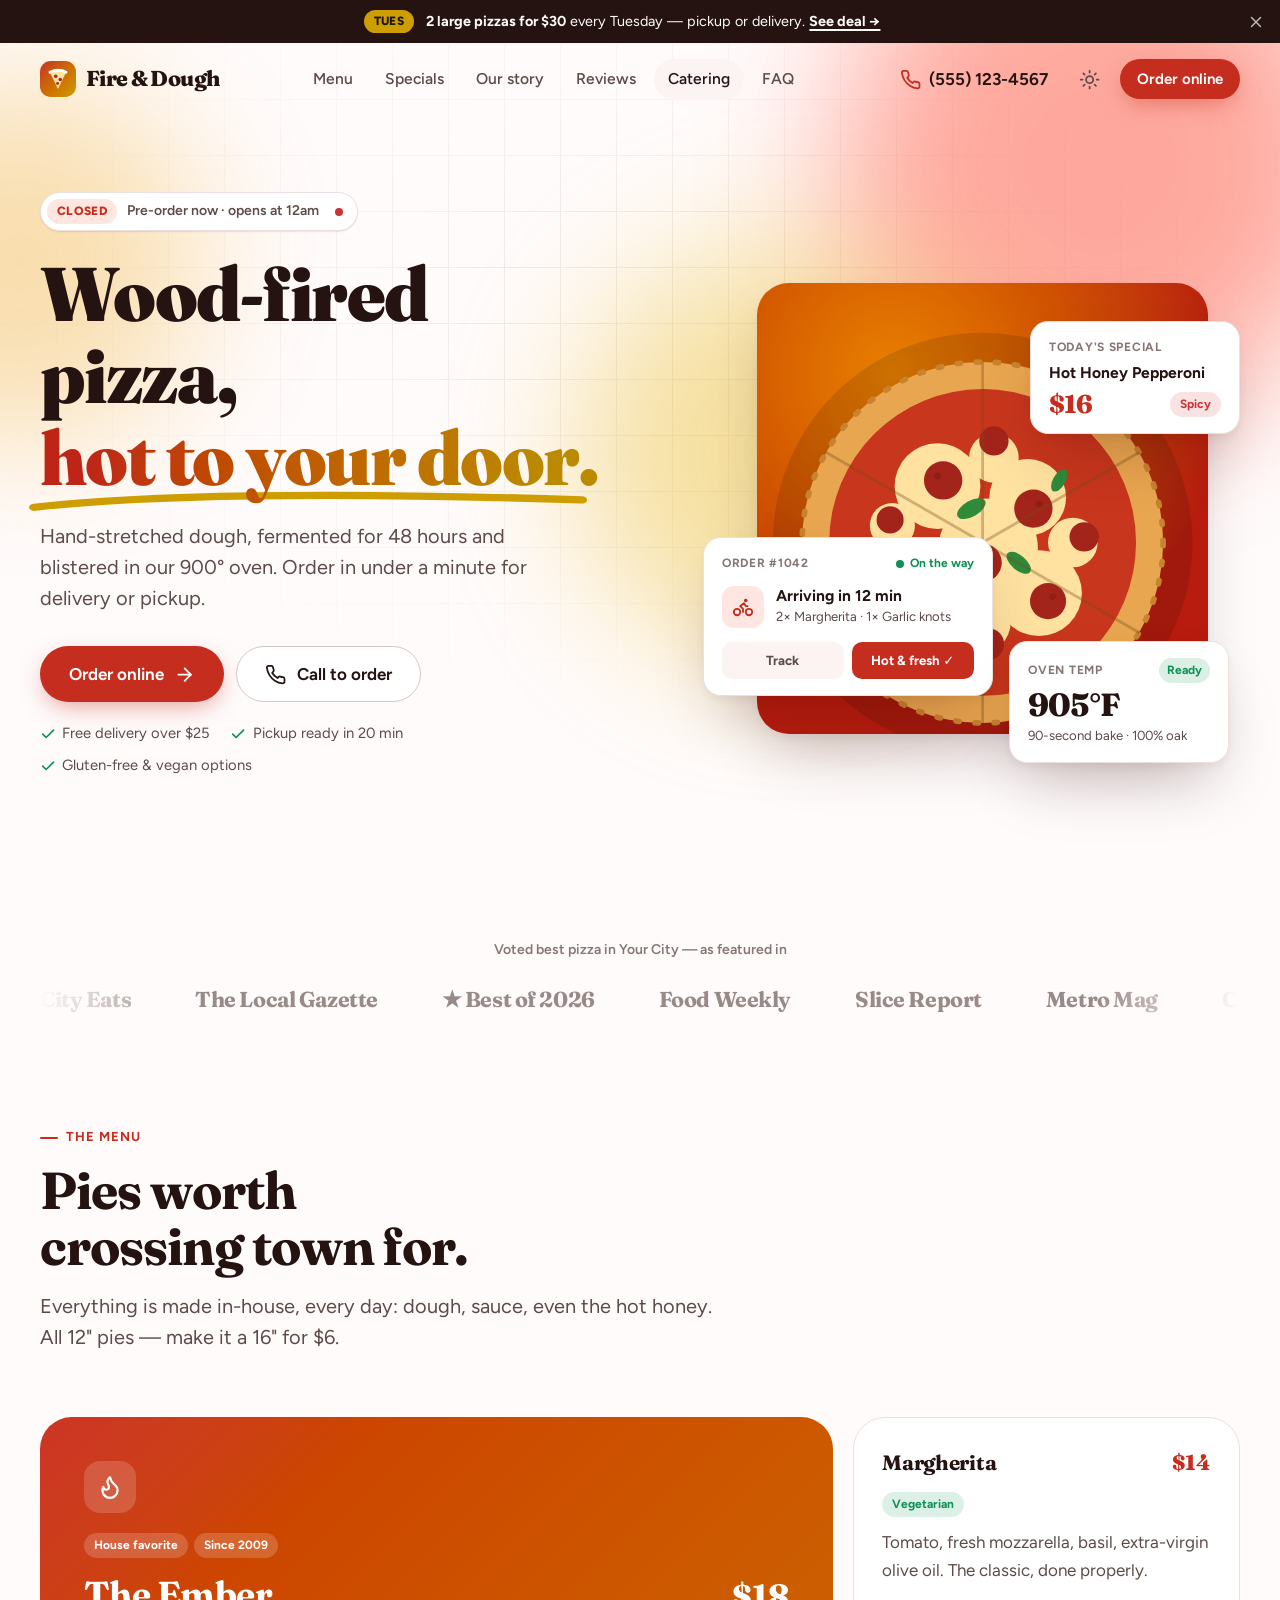
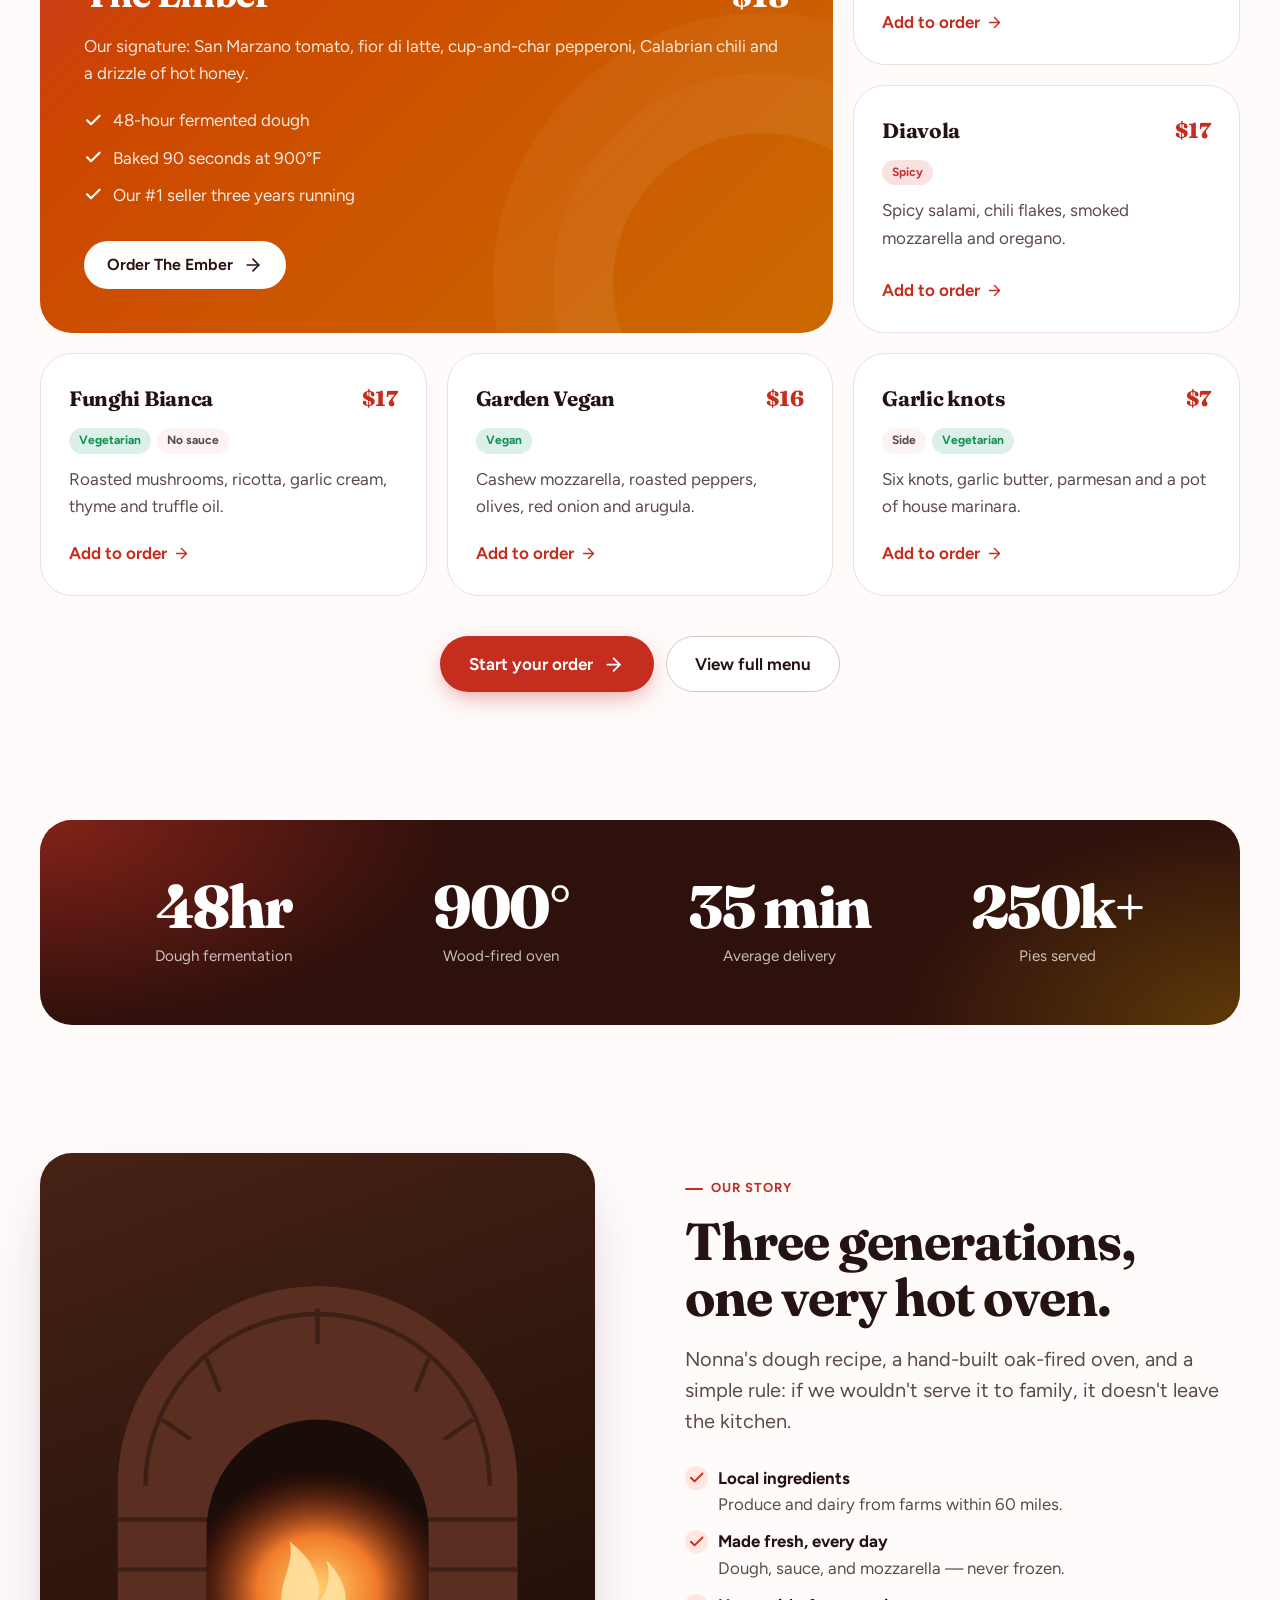
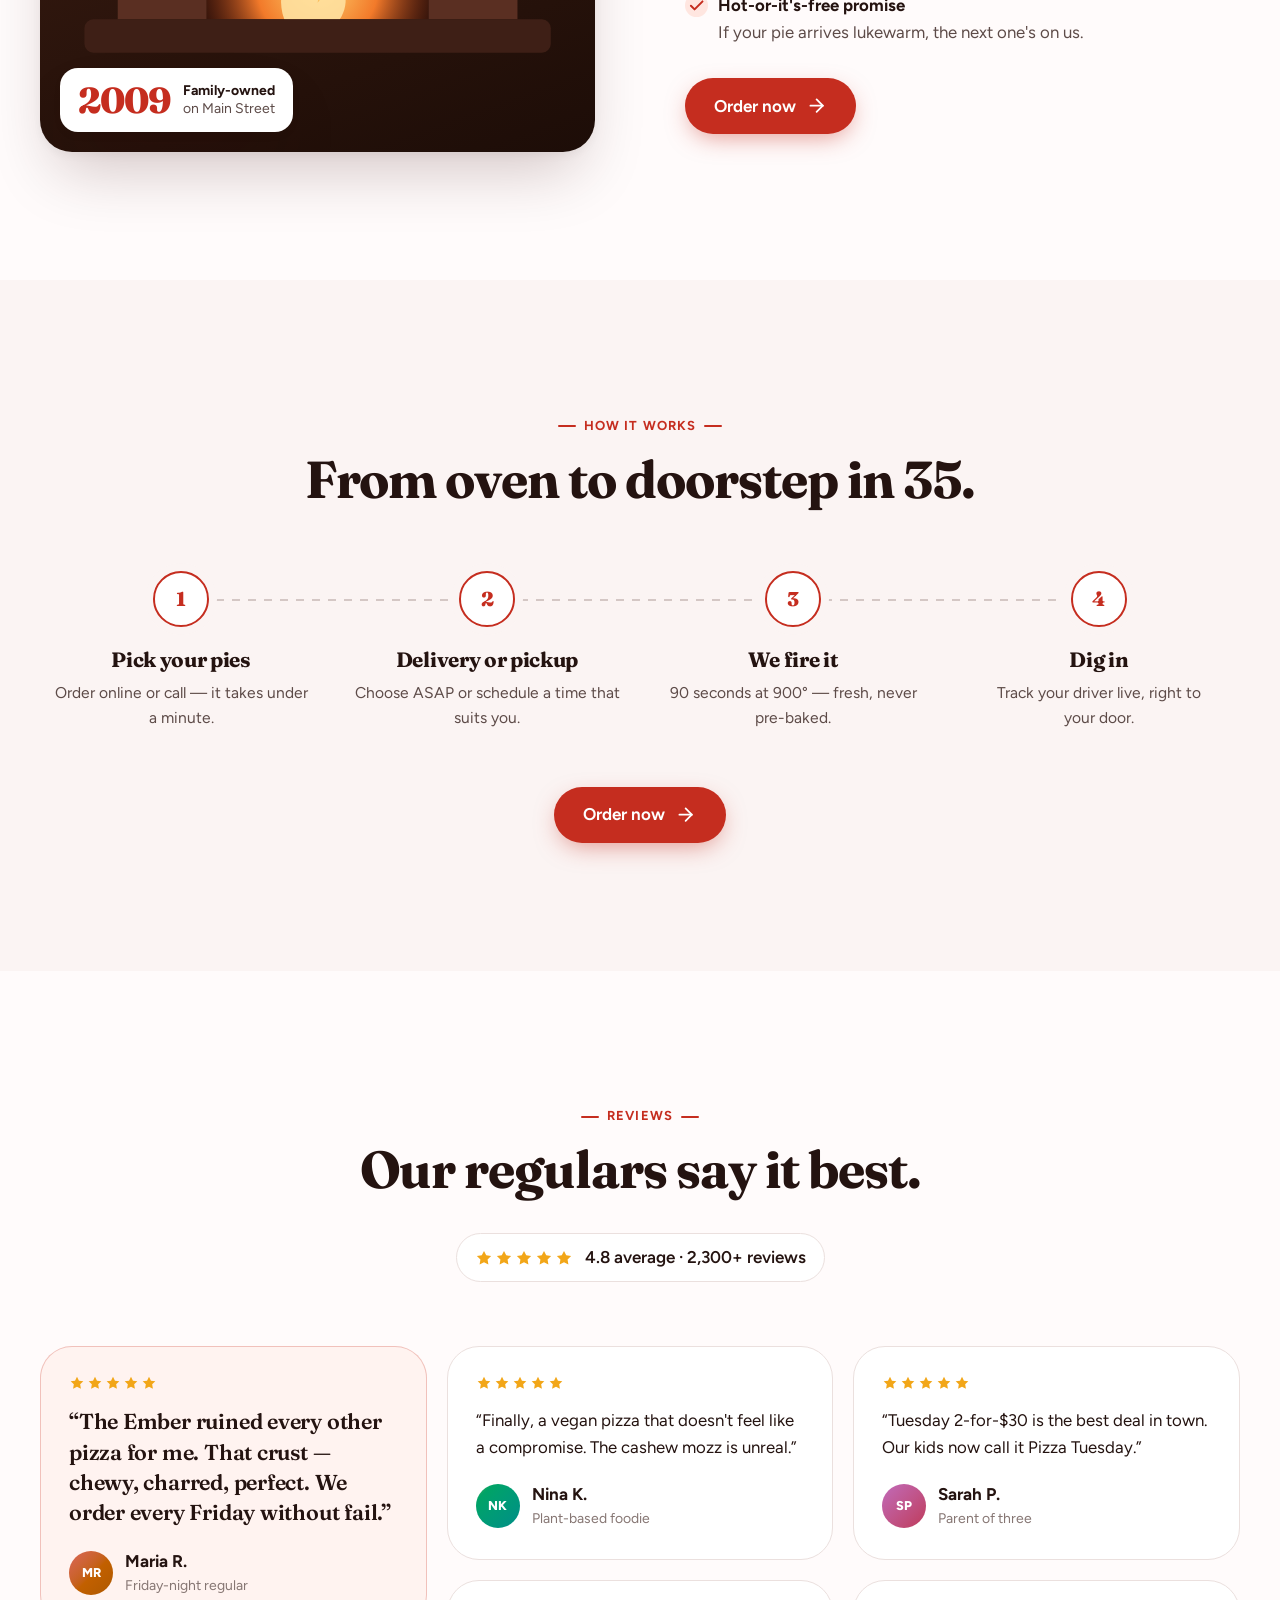
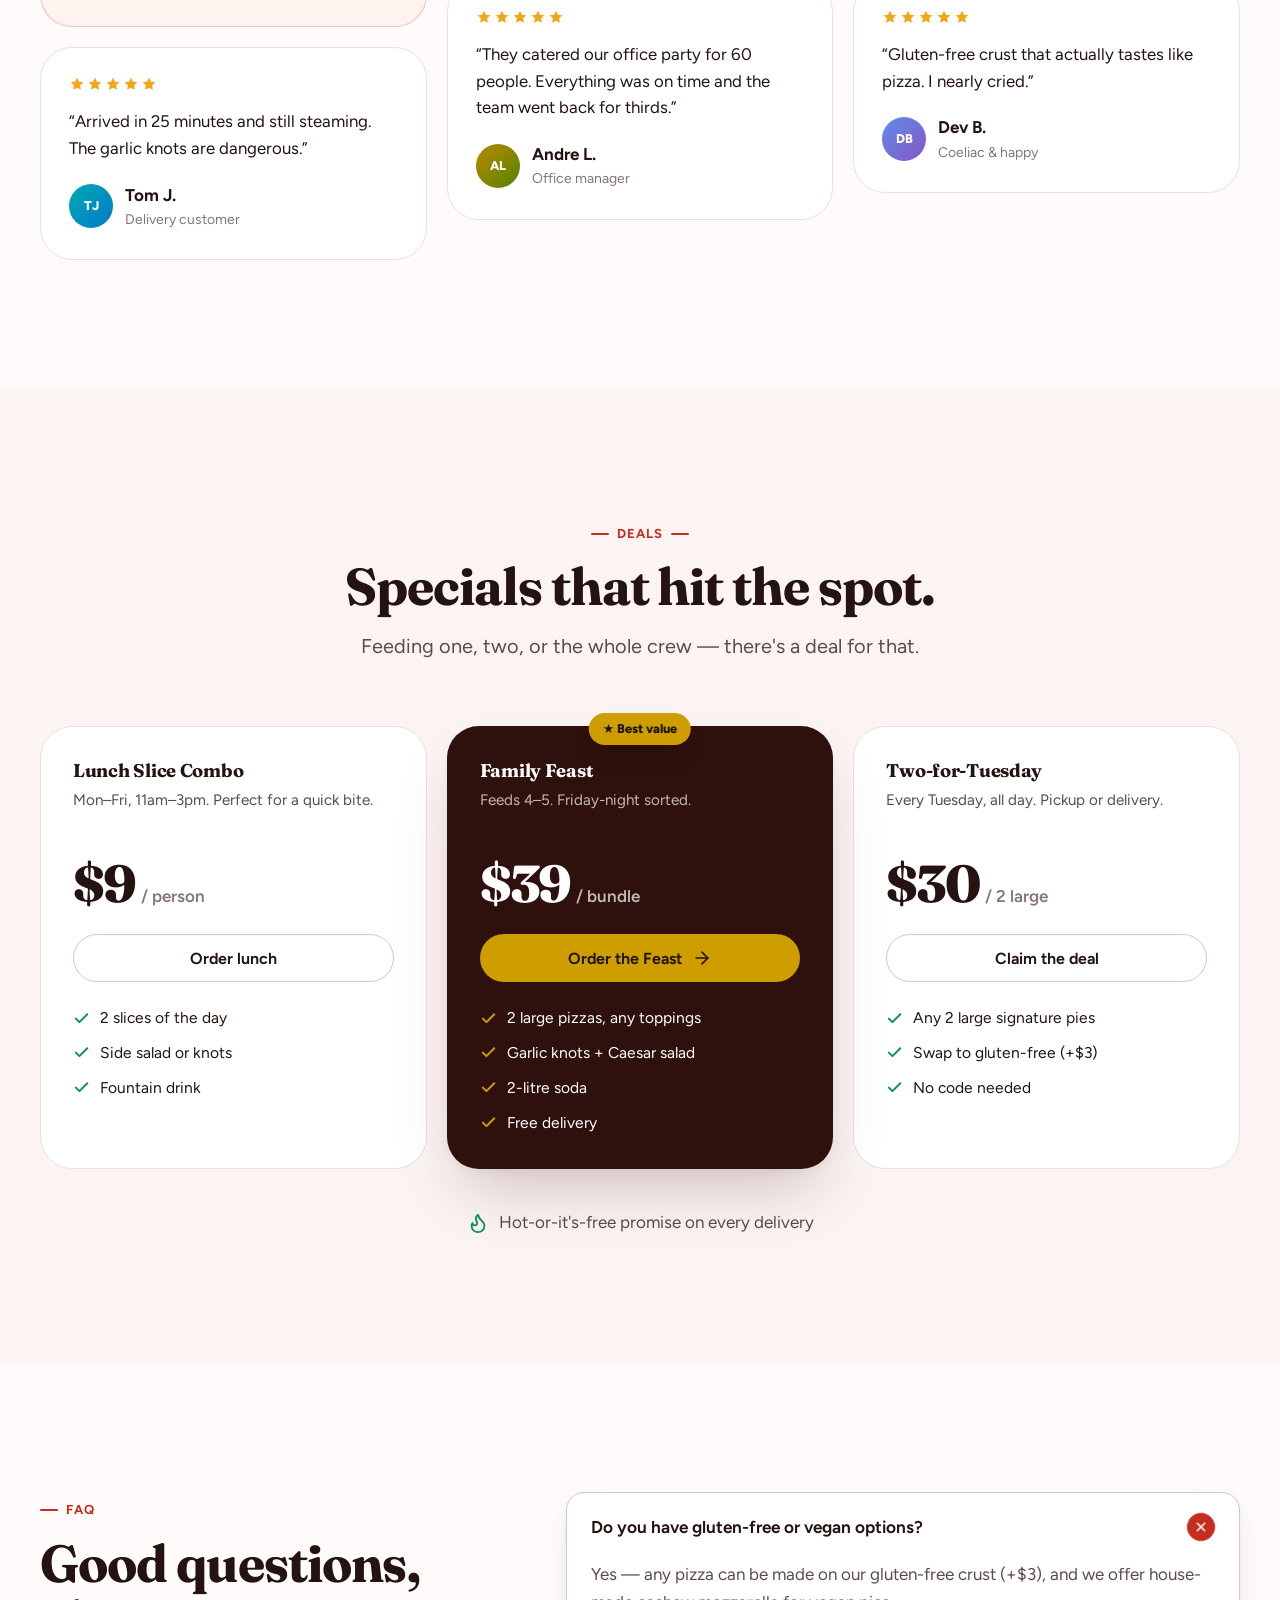
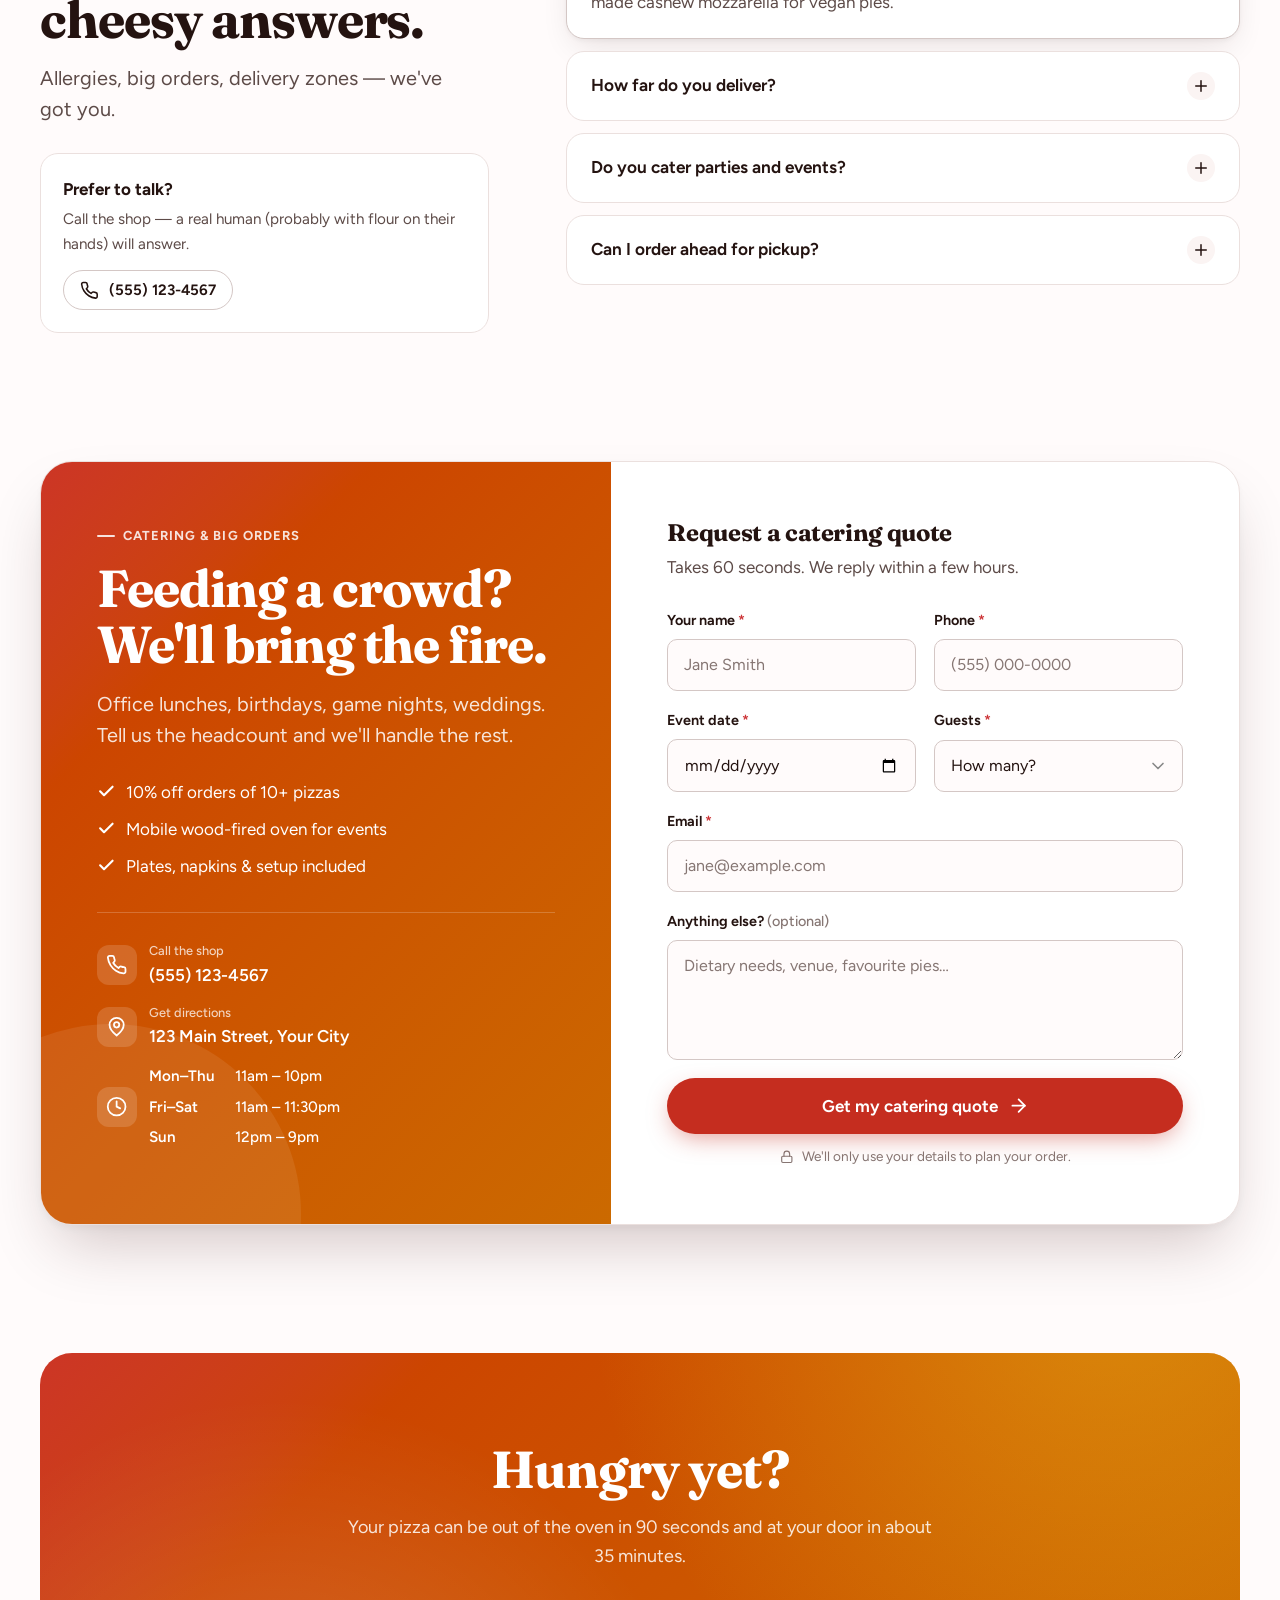
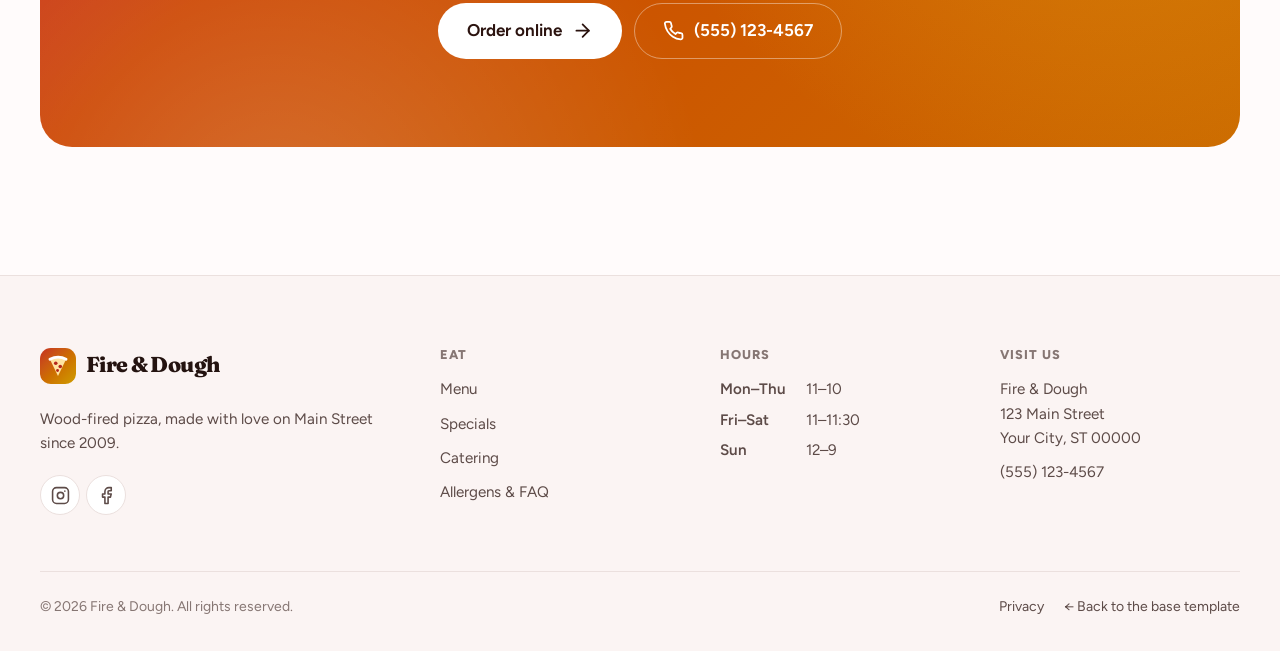
==== examples/pizza/index.html @ 176623d8 "Add pizza restaurant example built from the base template Re-skins the shared CSS/JS via theme knobs" ====
<!doctype html>
<html lang="en">
<!--
  EXAMPLE: the base template rebranded for a pizzeria.
  What changed vs. /index.html:
    • Theme knobs  → custom tomato-red hue + cheese-yellow accent, Fraunces display font (see <style> below)
    • Copy & CTAs  → "Order online" primary, "Call to order" secondary
    • Sections     → Services → Menu, Pricing → Specials, Contact form → Catering enquiry
    • SEO          → LocalBusiness → Restaurant schema (servesCuisine, hasMenu, hours)
  Shared CSS/JS are loaded from the template root — nothing in assets/ was modified.
-->
<head>
  <meta charset="utf-8">
  <meta name="viewport" content="width=device-width, initial-scale=1, viewport-fit=cover">

  <title>Fire &amp; Dough — Wood-Fired Pizza Delivery in Your City</title>
  <meta name="description" content="Hand-stretched, wood-fired pizza made with 48-hour dough. Order online for delivery or pickup in Your City — hot to your door in about 35 minutes.">
  <link rel="canonical" href="https://www.example.com/">
  <meta name="robots" content="index, follow, max-image-preview:large">

  <meta property="og:type" content="restaurant">
  <meta property="og:site_name" content="Fire &amp; Dough">
  <meta property="og:title" content="Fire &amp; Dough — Wood-Fired Pizza, Hot to Your Door">
  <meta property="og:description" content="48-hour dough, 900° oven, delivery in about 35 minutes. Order online now.">
  <meta property="og:url" content="https://www.example.com/">
  <meta property="og:image" content="https://www.example.com/assets/img/og-image.png">
  <meta property="og:image:width" content="1200">
  <meta property="og:image:height" content="630">
  <meta name="twitter:card" content="summary_large_image">

  <link rel="icon" href="favicon.svg" type="image/svg+xml">
  <meta name="theme-color" content="#fffaf6" media="(prefers-color-scheme: light)">
  <meta name="theme-color" content="#1c1210" media="(prefers-color-scheme: dark)">

  <script>try { var t = localStorage.getItem("theme"); if (t) document.documentElement.dataset.theme = t; } catch (e) {}</script>

  <link rel="preconnect" href="https://fonts.googleapis.com">
  <link rel="preconnect" href="https://fonts.gstatic.com" crossorigin>
  <link href="https://fonts.googleapis.com/css2?family=Fraunces:opsz,wght@9..144,600..900&family=Figtree:wght@400..800&display=swap" rel="stylesheet">

  <link rel="stylesheet" href="../../assets/css/theme.css">
  <link rel="stylesheet" href="../../assets/css/main.css">
  <style>
    /* ---- Brand knobs: this is the whole re-skin ---------------------- */
    :root {
      --hue: 30;             /* tomato red-orange */
      --chroma: 0.19;
      --accent-hue: 88;      /* melted-cheese yellow */
      --accent-chroma: 0.16;
      --font-display: "Fraunces", Georgia, serif;
      --radius-lg: 32px;
    }
    h1, h2 { letter-spacing: -0.02em; }
    h1 { font-weight: 900; }

    /* ---- Small additions for a restaurant ---------------------------- */
    .menu-card .card__top { display: flex; justify-content: space-between; align-items: baseline; gap: 12px; }
    .menu-price { font-family: var(--font-display); font-weight: 800; font-size: 1.35rem; color: var(--brand); white-space: nowrap; }
    .card--feature .menu-price { color: #fff; font-size: 2rem; }
    .tags { display: flex; flex-wrap: wrap; gap: 6px; }
    .tag { padding: 3px 10px; border-radius: var(--radius-pill); font-size: .75rem; font-weight: 700; background: var(--surface-2); color: var(--ink-2); }
    .tag--hot { background: color-mix(in oklch, var(--danger) 14%, transparent); color: var(--danger); }
    .tag--veg { background: color-mix(in oklch, var(--success) 14%, transparent); color: var(--success); }
    .card--feature .tag { background: oklch(100% 0 0 / .18); color: #fff; }
    .menu-more { display: flex; justify-content: center; gap: 12px; flex-wrap: wrap; margin-top: 40px; }

    .open-status .live-dot { margin-left: 6px; }
    .open-status.is-closed .live-dot { background: var(--danger); animation: none; }
    .hours { display: grid; grid-template-columns: auto 1fr; gap: 6px 20px; margin: 0; }
    .hours dt { font-weight: 600; }
    .hours dd { margin: 0; }
    .contact-methods .hours { color: #fff; font-weight: 500; font-size: .95rem; }

    .hero__photo { background: radial-gradient(circle at 30% 20%, oklch(70% .17 60), oklch(50% .19 30) 70%); }
    .pizza-spin { transform-origin: 200px 230px; animation: spin-slow 60s linear infinite; }
    @keyframes spin-slow { to { transform: rotate(360deg); } }
  </style>
  <script src="../../assets/js/main.js" defer></script>

  <script type="application/ld+json">
  {
    "@context": "https://schema.org",
    "@graph": [
      {
        "@type": "Restaurant",
        "@id": "https://www.example.com/#restaurant",
        "name": "Fire & Dough",
        "description": "Wood-fired Neapolitan-style pizza made with 48-hour fermented dough.",
        "url": "https://www.example.com/",
        "image": "https://www.example.com/assets/img/og-image.png",
        "telephone": "+1-555-123-4567",
        "servesCuisine": ["Pizza", "Italian"],
        "priceRange": "$$",
        "hasMenu": "https://www.example.com/#menu",
        "acceptsReservations": "False",
        "address": { "@type": "PostalAddress", "streetAddress": "123 Main Street", "addressLocality": "Your City", "addressRegion": "ST", "postalCode": "00000", "addressCountry": "US" },
        "openingHoursSpecification": [
          { "@type": "OpeningHoursSpecification", "dayOfWeek": ["Monday","Tuesday","Wednesday","Thursday"], "opens": "11:00", "closes": "22:00" },
          { "@type": "OpeningHoursSpecification", "dayOfWeek": ["Friday","Saturday"], "opens": "11:00", "closes": "23:30" },
          { "@type": "OpeningHoursSpecification", "dayOfWeek": "Sunday", "opens": "12:00", "closes": "21:00" }
        ],
        "aggregateRating": { "@type": "AggregateRating", "ratingValue": "4.8", "reviewCount": "2300" },
        "potentialAction": { "@type": "OrderAction", "target": "https://www.example.com/order" }
      },
      {
        "@type": "FAQPage",
        "mainEntity": [
          { "@type": "Question", "name": "Do you have gluten-free or vegan options?", "acceptedAnswer": { "@type": "Answer", "text": "Yes — any pizza can be made on our gluten-free crust (+$3), and we offer house-made cashew mozzarella for vegan pies." } },
          { "@type": "Question", "name": "How far do you deliver?", "acceptedAnswer": { "@type": "Answer", "text": "We deliver within 5 miles of the shop. Delivery is free on orders over $25." } },
          { "@type": "Question", "name": "Do you cater parties and events?", "acceptedAnswer": { "@type": "Answer", "text": "We do — from office lunches to weddings. Use the catering form and we'll reply within a few hours." } },
          { "@type": "Question", "name": "Can I order ahead for pickup?", "acceptedAnswer": { "@type": "Answer", "text": "Absolutely. Order online, pick a time, and your pizza will be hot and boxed when you arrive." } }
        ]
      }
    ]
  }
  </script>
</head>
<body>
  <svg width="0" height="0" style="position:absolute" aria-hidden="true">
    <symbol id="i-arrow" viewBox="0 0 24 24"><path d="M5 12h14"/><path d="m12 5 7 7-7 7"/></symbol>
    <symbol id="i-check" viewBox="0 0 24 24"><path d="M20 6 9 17l-5-5"/></symbol>
    <symbol id="i-star" viewBox="0 0 24 24"><path d="M12 2.5l2.94 5.96 6.56.95-4.75 4.63 1.12 6.54L12 17.5l-5.87 3.08 1.12-6.54L2.5 9.41l6.56-.95z"/></symbol>
    <symbol id="i-phone" viewBox="0 0 24 24"><path d="M22 16.92v3a2 2 0 0 1-2.18 2 19.79 19.79 0 0 1-8.63-3.07 19.5 19.5 0 0 1-6-6 19.79 19.79 0 0 1-3.07-8.67A2 2 0 0 1 4.11 2h3a2 2 0 0 1 2 1.72c.13.96.36 1.9.7 2.81a2 2 0 0 1-.45 2.11L8.09 9.91a16 16 0 0 0 6 6l1.27-1.27a2 2 0 0 1 2.11-.45c.91.34 1.85.57 2.81.7A2 2 0 0 1 22 16.92z"/></symbol>
    <symbol id="i-menu" viewBox="0 0 24 24"><path d="M4 7h16M4 12h16M4 17h16"/></symbol>
    <symbol id="i-x" viewBox="0 0 24 24"><path d="M18 6 6 18M6 6l12 12"/></symbol>
    <symbol id="i-sun" viewBox="0 0 24 24"><circle cx="12" cy="12" r="4"/><path d="M12 2v2M12 20v2M4.93 4.93l1.41 1.41M17.66 17.66l1.41 1.41M2 12h2M20 12h2M6.34 17.66l-1.41 1.41M19.07 4.93l-1.41 1.41"/></symbol>
    <symbol id="i-moon" viewBox="0 0 24 24"><path d="M12 3a6 6 0 0 0 9 9 9 9 0 1 1-9-9Z"/></symbol>
    <symbol id="i-clock" viewBox="0 0 24 24"><circle cx="12" cy="12" r="10"/><path d="M12 6v6l4 2"/></symbol>
    <symbol id="i-plus" viewBox="0 0 24 24"><path d="M5 12h14M12 5v14"/></symbol>
    <symbol id="i-pin" viewBox="0 0 24 24"><path d="M20 10c0 6-8 12-8 12s-8-6-8-12a8 8 0 0 1 16 0Z"/><circle cx="12" cy="10" r="3"/></symbol>
    <symbol id="i-mail" viewBox="0 0 24 24"><rect width="20" height="16" x="2" y="4" rx="2"/><path d="m22 7-8.97 5.7a1.94 1.94 0 0 1-2.06 0L2 7"/></symbol>
    <symbol id="i-lock" viewBox="0 0 24 24"><rect width="18" height="11" x="3" y="11" rx="2"/><path d="M7 11V7a5 5 0 0 1 10 0v4"/></symbol>
    <symbol id="i-pizza" viewBox="0 0 24 24"><path d="M15 11h.01M11 15h.01M16 16h.01"/><path d="m2 16 20 6-6-20A20 20 0 0 0 2 16"/><path d="M5.71 17.11a17.04 17.04 0 0 1 11.4-11.4"/></symbol>
    <symbol id="i-flame" viewBox="0 0 24 24"><path d="M8.5 14.5A2.5 2.5 0 0 0 11 12c0-1.38-.5-2-1-3-1.07-2.14-.22-4.05 2-6 .5 2.5 2 4.9 4 6.5 2 1.6 3 3.5 3 5.5a7 7 0 1 1-14 0c0-1.15.43-2.29 1-3a2.5 2.5 0 0 0 2.5 2.5z"/></symbol>
    <symbol id="i-leaf" viewBox="0 0 24 24"><path d="M11 20A7 7 0 0 1 9.8 6.1C15.5 5 17 4.48 19 2c1 2 2 4.18 2 8 0 5.5-4.78 10-10 10Z"/><path d="M2 21c0-3 1.85-5.36 5.08-6C9.5 14.52 12 13 13 12"/></symbol>
    <symbol id="i-bag" viewBox="0 0 24 24"><path d="M6 2 3 6v14a2 2 0 0 0 2 2h14a2 2 0 0 0 2-2V6l-3-4Z"/><path d="M3 6h18"/><path d="M16 10a4 4 0 0 1-8 0"/></symbol>
    <symbol id="i-bike" viewBox="0 0 24 24"><circle cx="18.5" cy="17.5" r="3.5"/><circle cx="5.5" cy="17.5" r="3.5"/><circle cx="15" cy="5" r="1"/><path d="M12 17.5V14l-3-3 4-3 2 3h2"/></symbol>
    <symbol id="i-heart" viewBox="0 0 24 24"><path d="M19 14c1.49-1.46 3-3.21 3-5.5A5.5 5.5 0 0 0 16.5 3c-1.76 0-3 .5-4.5 2-1.5-1.5-2.74-2-4.5-2A5.5 5.5 0 0 0 2 8.5c0 2.3 1.5 4.05 3 5.5l7 7Z"/></symbol>
    <symbol id="i-users" viewBox="0 0 24 24"><path d="M16 21v-2a4 4 0 0 0-4-4H6a4 4 0 0 0-4 4v2"/><circle cx="9" cy="7" r="4"/><path d="M22 21v-2a4 4 0 0 0-3-3.87M16 3.13a4 4 0 0 1 0 7.75"/></symbol>
    <symbol id="i-instagram" viewBox="0 0 24 24"><rect x="2" y="2" width="20" height="20" rx="5"/><circle cx="12" cy="12" r="4"/><path d="M17.5 6.5h.01"/></symbol>
    <symbol id="i-facebook" viewBox="0 0 24 24"><path d="M18 2h-3a5 5 0 0 0-5 5v3H7v4h3v8h4v-8h3l1-4h-4V7a1 1 0 0 1 1-1h3z"/></symbol>
  </svg>

  <a class="skip-link" href="#main">Skip to content</a>

  <div class="announce" data-id="tuesday-deal" role="region" aria-label="Announcement">
    <div class="container">
      <span class="announce__tag">Tues</span>
      <p><strong>2 large pizzas for $30</strong> every Tuesday — pickup or delivery. <a href="#specials" data-track="cta_announce">See deal →</a></p>
      <button class="announce__close" type="button" aria-label="Dismiss announcement"><svg class="icon" aria-hidden="true"><use href="#i-x"/></svg></button>
    </div>
  </div>

  <header class="header">
    <div class="container header__inner">
      <a class="logo" href="./" aria-label="Fire &amp; Dough — home">
        <svg class="logo__mark" viewBox="0 0 40 40" aria-hidden="true">
          <defs><linearGradient id="lg" x1="0" y1="0" x2="1" y2="1"><stop offset="0" style="stop-color:var(--brand)"/><stop offset="1" style="stop-color:var(--accent)"/></linearGradient></defs>
          <rect width="40" height="40" rx="12" fill="url(#lg)"/>
          <path d="M11 12.5c6-3.2 12.4-3.2 18 0L20 31z" fill="#ffe3a1"/>
          <path d="M11 12.5c6-3.2 12.4-3.2 18 0" fill="none" stroke="#fff" stroke-width="3" stroke-linecap="round"/>
          <circle cx="17.5" cy="17" r="2" fill="#b3261b"/><circle cx="22.5" cy="20.5" r="2" fill="#b3261b"/><circle cx="19.5" cy="25" r="1.6" fill="#b3261b"/>
        </svg>
        Fire &amp; Dough
      </a>

      <nav class="nav" id="site-nav" aria-label="Main">
        <ul class="nav__list" role="list">
          <li><a class="nav__link" href="#menu">Menu</a></li>
          <li><a class="nav__link" href="#specials">Specials</a></li>
          <li><a class="nav__link" href="#about">Our story</a></li>
          <li><a class="nav__link" href="#reviews">Reviews</a></li>
          <li><a class="nav__link" href="#contact">Catering</a></li>
          <li><a class="nav__link" href="#faq">FAQ</a></li>
        </ul>
        <div class="nav__mobile-cta">
          <a class="btn btn--primary btn--lg" href="#menu" data-track="order_nav_mobile">Order online <svg class="icon icon--arrow" aria-hidden="true"><use href="#i-arrow"/></svg></a>
          <a class="btn btn--lg" href="tel:+15551234567" data-track="call_nav_mobile"><svg class="icon" aria-hidden="true"><use href="#i-phone"/></svg> (555) 123-4567</a>
        </div>
      </nav>

      <div class="header__actions">
        <a class="header__phone" href="tel:+15551234567" data-track="call_header"><svg class="icon" aria-hidden="true"><use href="#i-phone"/></svg><span>(555) 123-4567</span></a>
        <button class="icon-btn theme-toggle" type="button" aria-label="Toggle dark mode" aria-pressed="false">
          <svg class="icon icon--sun" aria-hidden="true"><use href="#i-sun"/></svg>
          <svg class="icon icon--moon" aria-hidden="true"><use href="#i-moon"/></svg>
        </button>
        <a class="btn btn--primary btn--sm header__cta" href="#menu" data-track="order_header">Order online</a>
        <button class="icon-btn menu-toggle" type="button" aria-label="Open menu" aria-expanded="false" aria-controls="site-nav">
          <svg class="icon icon--menu" aria-hidden="true"><use href="#i-menu"/></svg>
          <svg class="icon icon--close" aria-hidden="true"><use href="#i-x"/></svg>
        </button>
      </div>
    </div>
  </header>

  <main id="main">
    <!-- HERO -->
    <section class="hero" aria-labelledby="hero-title">
      <div class="hero__bg" aria-hidden="true"><div class="blob blob--1"></div><div class="blob blob--2"></div><div class="blob blob--3"></div></div>
      <div class="container hero__grid">
        <div class="hero__copy">
          <a class="pill-badge open-status" href="#visit" data-reveal>
            <span class="pill-badge__new" data-open-label>Open now</span>
            <span data-open-text>Delivery in ~35 min</span><span class="live-dot" aria-hidden="true"></span>
          </a>
          <h1 id="hero-title" data-reveal style="--i:1">
            Wood&#8209;fired pizza,
            <span class="hl"><span class="gradient-text">hot to your door.</span><svg class="hl__underline" viewBox="0 0 300 20" preserveAspectRatio="none" aria-hidden="true"><path d="M3 15C60 5 160 2 297 9" fill="none" stroke="currentColor" stroke-width="6" stroke-linecap="round"/></svg></span>
          </h1>
          <p class="lede" data-reveal style="--i:2">Hand-stretched dough, fermented for 48 hours and blistered in our 900° oven. Order in under a minute for delivery or pickup.</p>

          <div class="hero__ctas" data-reveal style="--i:3">
            <a class="btn btn--primary btn--lg" href="#menu" data-track="order_hero">Order online <svg class="icon icon--arrow" aria-hidden="true"><use href="#i-arrow"/></svg></a>
            <a class="btn btn--lg" href="tel:+15551234567" data-track="call_hero"><svg class="icon" aria-hidden="true"><use href="#i-phone"/></svg> Call to order</a>
          </div>
          <ul class="hero__assurance" data-reveal style="--i:4">
            <li><svg class="icon" aria-hidden="true"><use href="#i-check"/></svg> Free delivery over $25</li>
            <li><svg class="icon" aria-hidden="true"><use href="#i-check"/></svg> Pickup ready in 20 min</li>
            <li><svg class="icon" aria-hidden="true"><use href="#i-check"/></svg> Gluten-free &amp; vegan options</li>
          </ul>

          <div class="social-proof" data-reveal style="--i:5">
            <div class="avatars" aria-hidden="true">
              <span class="avatar" style="--h:30">MR</span><span class="avatar" style="--h:200">TJ</span><span class="avatar" style="--h:88">AL</span><span class="avatar" style="--h:150">NK</span>
            </div>
            <div class="social-proof__text">
              <div class="stars" role="img" aria-label="Rated 4.8 out of 5">
                <svg class="icon icon--fill"><use href="#i-star"/></svg><svg class="icon icon--fill"><use href="#i-star"/></svg><svg class="icon icon--fill"><use href="#i-star"/></svg><svg class="icon icon--fill"><use href="#i-star"/></svg><svg class="icon icon--fill"><use href="#i-star"/></svg>
              </div>
              <strong>4.8/5</strong> from 2,300+ hungry locals
            </div>
          </div>
        </div>

        <div class="hero__visual" data-reveal style="--i:2">
          <div class="hero__photo">
            <!-- Swap for a real overhead pizza photo: <img src="hero-pizza.webp" alt="…" fetchpriority="high"> -->
            <svg class="hero__photo-art" viewBox="0 0 400 460" preserveAspectRatio="xMidYMid slice" aria-hidden="true">
              <circle cx="200" cy="230" r="186" fill="#000" fill-opacity=".12"/>
              <g class="pizza-spin">
                <circle cx="200" cy="230" r="160" fill="#e9a650"/>
                <circle cx="200" cy="230" r="160" fill="none" stroke="#c9822f" stroke-width="5" stroke-dasharray="3 14" stroke-linecap="round"/>
                <circle cx="200" cy="230" r="136" fill="#c8361d"/>
                <g fill="#ffe2a0">
                  <circle cx="160" cy="180" r="38"/><circle cx="240" cy="190" r="34"/><circle cx="205" cy="235" r="44"/>
                  <circle cx="150" cy="265" r="36"/><circle cx="250" cy="275" r="38"/><circle cx="195" cy="300" r="30"/>
                  <circle cx="120" cy="215" r="20"/><circle cx="280" cy="230" r="22"/><circle cx="210" cy="155" r="22"/>
                </g>
                <g fill="#a3241a">
                  <circle cx="165" cy="175" r="17"/><circle cx="245" cy="200" r="17"/><circle cx="200" cy="248" r="17"/>
                  <circle cx="140" cy="262" r="16"/><circle cx="258" cy="282" r="16"/><circle cx="205" cy="320" r="14"/>
                  <circle cx="290" cy="225" r="13"/><circle cx="118" cy="210" r="12"/><circle cx="210" cy="140" r="13"/>
                </g>
                <g fill="#7d160f" fill-opacity=".45">
                  <circle cx="160" cy="171" r="3"/><circle cx="250" cy="196" r="3"/><circle cx="196" cy="252" r="3"/><circle cx="143" cy="258" r="2.5"/><circle cx="262" cy="278" r="3"/>
                </g>
                <g fill="#2f8a3a">
                  <ellipse cx="190" cy="200" rx="14" ry="7" transform="rotate(-30 190 200)"/>
                  <ellipse cx="232" cy="248" rx="13" ry="6.5" transform="rotate(40 232 248)"/>
                  <ellipse cx="170" cy="295" rx="12" ry="6" transform="rotate(10 170 295)"/>
                  <ellipse cx="268" cy="175" rx="11" ry="5.5" transform="rotate(-60 268 175)"/>
                  <ellipse cx="130" cy="240" rx="11" ry="5.5" transform="rotate(70 130 240)"/>
                </g>
                <g stroke="#7a4a1a" stroke-opacity=".35" stroke-width="2.5">
                  <path d="M200 70v320M61 150l278 160M61 310l278-160"/>
                </g>
              </g>
            </svg>
          </div>

          <div class="float-card float-card--rating" aria-hidden="true">
            <div class="fc-label">Today's special</div>
            <div class="fc-title" style="margin-top:6px">Hot Honey Pepperoni</div>
            <div class="fc-row" style="justify-content:space-between;margin-top:8px">
              <span class="fc-big" style="font-size:1.6rem;color:var(--brand)">$16</span>
              <span class="tag tag--hot">Spicy</span>
            </div>
          </div>

          <div class="float-card float-card--booking" aria-hidden="true">
            <div class="fc-row" style="justify-content:space-between;margin-bottom:12px">
              <span class="fc-label">Order #1042</span>
              <span class="fc-row" style="gap:6px;font-size:.75rem;font-weight:700;color:var(--success)"><span class="live-dot"></span> On the way</span>
            </div>
            <div class="fc-row">
              <span class="icon-chip" style="margin:0;width:42px;height:42px;border-radius:12px"><svg class="icon" style="width:22px;height:22px"><use href="#i-bike"/></svg></span>
              <div>
                <div class="fc-title">Arriving in 12 min</div>
                <div class="fc-sub">2× Margherita · 1× Garlic knots</div>
              </div>
            </div>
            <div class="fc-actions"><span class="fc-btn">Track</span><span class="fc-btn fc-btn--primary">Hot &amp; fresh ✓</span></div>
          </div>

          <div class="float-card float-card--growth" aria-hidden="true">
            <div class="fc-row" style="justify-content:space-between">
              <span class="fc-label">Oven temp</span>
              <span class="fc-chip">Ready</span>
            </div>
            <div class="fc-big" style="margin-top:6px">905°F</div>
            <div class="fc-sub" style="margin-top:4px">90-second bake · 100% oak</div>
          </div>
        </div>
      </div>
    </section>

    <!-- PRESS STRIP -->
    <section class="trust" aria-label="As featured in">
      <div class="container">
        <p class="trust__label">Voted best pizza in Your City — as featured in</p>
        <div class="marquee">
          <div class="marquee__track">
            <span class="wordmark">City Eats</span><span class="wordmark">The Local Gazette</span><span class="wordmark">★ Best of 2026</span><span class="wordmark">Food Weekly</span><span class="wordmark">Slice Report</span><span class="wordmark">Metro Mag</span>
            <span class="wordmark" aria-hidden="true">City Eats</span><span class="wordmark" aria-hidden="true">The Local Gazette</span><span class="wordmark" aria-hidden="true">★ Best of 2026</span><span class="wordmark" aria-hidden="true">Food Weekly</span><span class="wordmark" aria-hidden="true">Slice Report</span><span class="wordmark" aria-hidden="true">Metro Mag</span>
          </div>
        </div>
      </div>
    </section>

    <!-- MENU (was: Services) -->
    <section class="section" id="menu" aria-labelledby="menu-title">
      <div class="container">
        <div class="section-head" data-reveal>
          <span class="eyebrow">The menu</span>
          <h2 id="menu-title">Pies worth crossing town for.</h2>
          <p class="lede">Everything is made in-house, every day: dough, sauce, even the hot honey. All 12" pies — make it a 16" for $6.</p>
        </div>

        <div class="bento">
          <article class="card card--feature menu-card" data-reveal>
            <span class="icon-chip"><svg class="icon" aria-hidden="true"><use href="#i-flame"/></svg></span>
            <div class="tags"><span class="tag">House favorite</span><span class="tag">Since 2009</span></div>
            <div class="card__top"><h3>The Ember</h3><span class="menu-price">$18</span></div>
            <p>Our signature: San Marzano tomato, fior di latte, cup-and-char pepperoni, Calabrian chili and a drizzle of hot honey.</p>
            <ul class="check-list">
              <li><svg class="icon" aria-hidden="true"><use href="#i-check"/></svg> 48-hour fermented dough</li>
              <li><svg class="icon" aria-hidden="true"><use href="#i-check"/></svg> Baked 90 seconds at 900°F</li>
              <li><svg class="icon" aria-hidden="true"><use href="#i-check"/></svg> Our #1 seller three years running</li>
            </ul>
            <a class="btn btn--light" href="#menu" data-track="order_feature">Order The Ember <svg class="icon icon--arrow" aria-hidden="true"><use href="#i-arrow"/></svg></a>
          </article>

          <article class="card menu-card" data-reveal style="--i:1">
            <div class="card__top"><h3>Margherita</h3><span class="menu-price">$14</span></div>
            <div class="tags"><span class="tag tag--veg">Vegetarian</span></div>
            <p>Tomato, fresh mozzarella, basil, extra-virgin olive oil. The classic, done properly.</p>
            <a class="link-arrow" href="#menu" data-track="order_item">Add to order <svg class="icon" aria-hidden="true"><use href="#i-arrow"/></svg></a>
          </article>

          <article class="card menu-card" data-reveal style="--i:2">
            <div class="card__top"><h3>Diavola</h3><span class="menu-price">$17</span></div>
            <div class="tags"><span class="tag tag--hot">Spicy</span></div>
            <p>Spicy salami, chili flakes, smoked mozzarella and oregano.</p>
            <a class="link-arrow" href="#menu" data-track="order_item">Add to order <svg class="icon" aria-hidden="true"><use href="#i-arrow"/></svg></a>
          </article>

          <article class="card menu-card" data-reveal style="--i:1">
            <div class="card__top"><h3>Funghi Bianca</h3><span class="menu-price">$17</span></div>
            <div class="tags"><span class="tag tag--veg">Vegetarian</span><span class="tag">No sauce</span></div>
            <p>Roasted mushrooms, ricotta, garlic cream, thyme and truffle oil.</p>
            <a class="link-arrow" href="#menu" data-track="order_item">Add to order <svg class="icon" aria-hidden="true"><use href="#i-arrow"/></svg></a>
          </article>

          <article class="card menu-card" data-reveal style="--i:2">
            <div class="card__top"><h3>Garden Vegan</h3><span class="menu-price">$16</span></div>
            <div class="tags"><span class="tag tag--veg">Vegan</span></div>
            <p>Cashew mozzarella, roasted peppers, olives, red onion and arugula.</p>
            <a class="link-arrow" href="#menu" data-track="order_item">Add to order <svg class="icon" aria-hidden="true"><use href="#i-arrow"/></svg></a>
          </article>

          <article class="card menu-card" data-reveal style="--i:3">
            <div class="card__top"><h3>Garlic knots</h3><span class="menu-price">$7</span></div>
            <div class="tags"><span class="tag">Side</span><span class="tag tag--veg">Vegetarian</span></div>
            <p>Six knots, garlic butter, parmesan and a pot of house marinara.</p>
            <a class="link-arrow" href="#menu" data-track="order_item">Add to order <svg class="icon" aria-hidden="true"><use href="#i-arrow"/></svg></a>
          </article>
        </div>
        <div class="menu-more" data-reveal>
          <a class="btn btn--primary btn--lg" href="#menu" data-track="order_menu">Start your order <svg class="icon icon--arrow" aria-hidden="true"><use href="#i-arrow"/></svg></a>
          <a class="btn btn--lg" href="#menu" data-track="full_menu">View full menu</a>
        </div>
      </div>
    </section>

    <!-- STATS -->
    <section aria-label="By the numbers">
      <div class="container">
        <div class="stats" data-reveal>
          <div class="stat"><div class="stat__num" data-count="48" data-suffix="hr">48hr</div><div class="stat__label">Dough fermentation</div></div>
          <div class="stat"><div class="stat__num" data-count="900" data-suffix="°">900°</div><div class="stat__label">Wood-fired oven</div></div>
          <div class="stat"><div class="stat__num" data-count="35" data-suffix=" min">35 min</div><div class="stat__label">Average delivery</div></div>
          <div class="stat"><div class="stat__num" data-count="250" data-suffix="k+">250k+</div><div class="stat__label">Pies served</div></div>
        </div>
      </div>
    </section>

    <!-- OUR STORY (was: Why us) -->
    <section class="section" id="about" aria-labelledby="about-title">
      <div class="container split">
        <div class="split__media" data-reveal style="background:linear-gradient(160deg, oklch(30% .06 40), oklch(18% .03 40))">
          <svg viewBox="0 0 500 540" preserveAspectRatio="xMidYMid slice" aria-hidden="true">
            <defs><radialGradient id="fire" cx=".5" cy=".85" r=".6"><stop offset="0" stop-color="#ffd36e"/><stop offset=".45" stop-color="#f27a2a"/><stop offset="1" stop-color="#7a1d10" stop-opacity="0"/></radialGradient></defs>
            <path d="M70 420V300a180 180 0 0 1 360 0v120z" fill="#5a2f22"/>
            <g fill="none" stroke="#3e1f16" stroke-width="4">
              <path d="M70 330h360M70 375h360M95 300a155 155 0 0 1 310 0"/>
              <path d="M150 185l12 30M250 140v32M350 185l-12 30M110 240l26 18M390 240l-26 18"/>
            </g>
            <path d="M150 420v-80a100 100 0 0 1 200 0v80z" fill="#1a0c08"/>
            <path d="M150 420v-80a100 100 0 0 1 200 0v80z" fill="url(#fire)"/>
            <path d="M220 420c-10-30 10-45 5-70 20 15 30 35 25 55 10-10 12-25 8-38 18 18 22 38 12 53z" fill="#ffe2a0" opacity=".9"/>
            <rect x="40" y="420" width="420" height="30" rx="8" fill="#3e1f16"/>
          </svg>
          <div class="split__badge">
            <span class="fc-big">2009</span>
            <p><strong style="color:var(--ink)">Family-owned</strong><br>on Main Street</p>
          </div>
        </div>

        <div data-reveal style="--i:1">
          <span class="eyebrow">Our story</span>
          <h2 id="about-title">Three generations, one very hot oven.</h2>
          <p class="lede">Nonna's dough recipe, a hand-built oak-fired oven, and a simple rule: if we wouldn't serve it to family, it doesn't leave the kitchen.</p>
          <ul class="check-list">
            <li><svg class="icon" aria-hidden="true"><use href="#i-check"/></svg><div><strong>Local ingredients</strong><span>Produce and dairy from farms within 60 miles.</span></div></li>
            <li><svg class="icon" aria-hidden="true"><use href="#i-check"/></svg><div><strong>Made fresh, every day</strong><span>Dough, sauce, and mozzarella — never frozen.</span></div></li>
            <li><svg class="icon" aria-hidden="true"><use href="#i-check"/></svg><div><strong>Hot-or-it's-free promise</strong><span>If your pie arrives lukewarm, the next one's on us.</span></div></li>
          </ul>
          <a class="btn btn--primary btn--lg" href="#menu" data-track="order_about">Order now <svg class="icon icon--arrow" aria-hidden="true"><use href="#i-arrow"/></svg></a>
        </div>
      </div>
    </section>

    <!-- HOW TO ORDER (was: Process) -->
    <section class="section section--tint" id="process" aria-labelledby="process-title">
      <div class="container">
        <div class="section-head section-head--center" data-reveal>
          <span class="eyebrow">How it works</span>
          <h2 id="process-title">From oven to doorstep in 35.</h2>
        </div>
        <ol class="steps">
          <li class="step" data-reveal><span class="step__num" aria-hidden="true"></span><h3>Pick your pies</h3><p>Order online or call — it takes under a minute.</p></li>
          <li class="step" data-reveal style="--i:1"><span class="step__num" aria-hidden="true"></span><h3>Delivery or pickup</h3><p>Choose ASAP or schedule a time that suits you.</p></li>
          <li class="step" data-reveal style="--i:2"><span class="step__num" aria-hidden="true"></span><h3>We fire it</h3><p>90 seconds at 900° — fresh, never pre-baked.</p></li>
          <li class="step" data-reveal style="--i:3"><span class="step__num" aria-hidden="true"></span><h3>Dig in</h3><p>Track your driver live, right to your door.</p></li>
        </ol>
        <div class="steps-cta" data-reveal><a class="btn btn--primary btn--lg" href="#menu" data-track="order_process">Order now <svg class="icon icon--arrow" aria-hidden="true"><use href="#i-arrow"/></svg></a></div>
      </div>
    </section>

    <!-- REVIEWS -->
    <section class="section" id="reviews" aria-labelledby="reviews-title">
      <div class="container">
        <div class="section-head section-head--center" data-reveal>
          <span class="eyebrow">Reviews</span>
          <h2 id="reviews-title">Our regulars say it best.</h2>
          <div class="reviews-summary">
            <div class="stars" role="img" aria-label="4.8 out of 5 stars"><svg class="icon icon--fill"><use href="#i-star"/></svg><svg class="icon icon--fill"><use href="#i-star"/></svg><svg class="icon icon--fill"><use href="#i-star"/></svg><svg class="icon icon--fill"><use href="#i-star"/></svg><svg class="icon icon--fill"><use href="#i-star"/></svg></div>
            4.8 average · 2,300+ reviews
          </div>
        </div>
        <div class="testimonials">
          <figure class="testimonial testimonial--highlight" data-reveal>
            <div class="stars" role="img" aria-label="5 out of 5 stars"><svg class="icon icon--fill"><use href="#i-star"/></svg><svg class="icon icon--fill"><use href="#i-star"/></svg><svg class="icon icon--fill"><use href="#i-star"/></svg><svg class="icon icon--fill"><use href="#i-star"/></svg><svg class="icon icon--fill"><use href="#i-star"/></svg></div>
            <blockquote>“The Ember ruined every other pizza for me. That crust — chewy, charred, perfect. We order every Friday without fail.”</blockquote>
            <figcaption class="person"><span class="avatar" style="--h:30">MR</span><div><cite class="person__name">Maria R.</cite><div class="person__role">Friday-night regular</div></div></figcaption>
          </figure>
          <figure class="testimonial" data-reveal style="--i:1">
            <div class="stars" role="img" aria-label="5 out of 5 stars"><svg class="icon icon--fill"><use href="#i-star"/></svg><svg class="icon icon--fill"><use href="#i-star"/></svg><svg class="icon icon--fill"><use href="#i-star"/></svg><svg class="icon icon--fill"><use href="#i-star"/></svg><svg class="icon icon--fill"><use href="#i-star"/></svg></div>
            <blockquote>“Arrived in 25 minutes and still steaming. The garlic knots are dangerous.”</blockquote>
            <figcaption class="person"><span class="avatar" style="--h:200">TJ</span><div><cite class="person__name">Tom J.</cite><div class="person__role">Delivery customer</div></div></figcaption>
          </figure>
          <figure class="testimonial" data-reveal style="--i:2">
            <div class="stars" role="img" aria-label="5 out of 5 stars"><svg class="icon icon--fill"><use href="#i-star"/></svg><svg class="icon icon--fill"><use href="#i-star"/></svg><svg class="icon icon--fill"><use href="#i-star"/></svg><svg class="icon icon--fill"><use href="#i-star"/></svg><svg class="icon icon--fill"><use href="#i-star"/></svg></div>
            <blockquote>“Finally, a vegan pizza that doesn't feel like a compromise. The cashew mozz is unreal.”</blockquote>
            <figcaption class="person"><span class="avatar" style="--h:150">NK</span><div><cite class="person__name">Nina K.</cite><div class="person__role">Plant-based foodie</div></div></figcaption>
          </figure>
          <figure class="testimonial" data-reveal style="--i:1">
            <div class="stars" role="img" aria-label="5 out of 5 stars"><svg class="icon icon--fill"><use href="#i-star"/></svg><svg class="icon icon--fill"><use href="#i-star"/></svg><svg class="icon icon--fill"><use href="#i-star"/></svg><svg class="icon icon--fill"><use href="#i-star"/></svg><svg class="icon icon--fill"><use href="#i-star"/></svg></div>
            <blockquote>“They catered our office party for 60 people. Everything was on time and the team went back for thirds.”</blockquote>
            <figcaption class="person"><span class="avatar" style="--h:88">AL</span><div><cite class="person__name">Andre L.</cite><div class="person__role">Office manager</div></div></figcaption>
          </figure>
          <figure class="testimonial" data-reveal style="--i:2">
            <div class="stars" role="img" aria-label="5 out of 5 stars"><svg class="icon icon--fill"><use href="#i-star"/></svg><svg class="icon icon--fill"><use href="#i-star"/></svg><svg class="icon icon--fill"><use href="#i-star"/></svg><svg class="icon icon--fill"><use href="#i-star"/></svg><svg class="icon icon--fill"><use href="#i-star"/></svg></div>
            <blockquote>“Tuesday 2-for-$30 is the best deal in town. Our kids now call it Pizza Tuesday.”</blockquote>
            <figcaption class="person"><span class="avatar" style="--h:330">SP</span><div><cite class="person__name">Sarah P.</cite><div class="person__role">Parent of three</div></div></figcaption>
          </figure>
          <figure class="testimonial" data-reveal style="--i:3">
            <div class="stars" role="img" aria-label="5 out of 5 stars"><svg class="icon icon--fill"><use href="#i-star"/></svg><svg class="icon icon--fill"><use href="#i-star"/></svg><svg class="icon icon--fill"><use href="#i-star"/></svg><svg class="icon icon--fill"><use href="#i-star"/></svg><svg class="icon icon--fill"><use href="#i-star"/></svg></div>
            <blockquote>“Gluten-free crust that actually tastes like pizza. I nearly cried.”</blockquote>
            <figcaption class="person"><span class="avatar" style="--h:260">DB</span><div><cite class="person__name">Dev B.</cite><div class="person__role">Coeliac &amp; happy</div></div></figcaption>
          </figure>
        </div>
      </div>
    </section>

    <!-- SPECIALS (was: Pricing) -->
    <section class="section section--tint" id="specials" aria-labelledby="specials-title">
      <div class="container">
        <div class="section-head section-head--center" data-reveal>
          <span class="eyebrow">Deals</span>
          <h2 id="specials-title">Specials that hit the spot.</h2>
          <p class="lede">Feeding one, two, or the whole crew — there's a deal for that.</p>
        </div>
        <div class="pricing">
          <article class="plan" data-reveal>
            <h3 class="plan__name">Lunch Slice Combo</h3>
            <p class="plan__desc">Mon–Fri, 11am–3pm. Perfect for a quick bite.</p>
            <div class="plan__price"><span class="plan__amount">$9</span><span class="plan__period">/ person</span></div>
            <a class="btn btn--block" href="#menu" data-track="deal_lunch">Order lunch</a>
            <ul class="check-list">
              <li><svg class="icon" aria-hidden="true"><use href="#i-check"/></svg> 2 slices of the day</li>
              <li><svg class="icon" aria-hidden="true"><use href="#i-check"/></svg> Side salad or knots</li>
              <li><svg class="icon" aria-hidden="true"><use href="#i-check"/></svg> Fountain drink</li>
            </ul>
          </article>
          <article class="plan plan--featured" data-reveal style="--i:1">
            <span class="plan__badge">★ Best value</span>
            <h3 class="plan__name">Family Feast</h3>
            <p class="plan__desc">Feeds 4–5. Friday-night sorted.</p>
            <div class="plan__price"><span class="plan__amount">$39</span><span class="plan__period">/ bundle</span></div>
            <a class="btn btn--accent btn--block" href="#menu" data-track="deal_family">Order the Feast <svg class="icon icon--arrow" aria-hidden="true"><use href="#i-arrow"/></svg></a>
            <ul class="check-list">
              <li><svg class="icon" aria-hidden="true"><use href="#i-check"/></svg> 2 large pizzas, any toppings</li>
              <li><svg class="icon" aria-hidden="true"><use href="#i-check"/></svg> Garlic knots + Caesar salad</li>
              <li><svg class="icon" aria-hidden="true"><use href="#i-check"/></svg> 2-litre soda</li>
              <li><svg class="icon" aria-hidden="true"><use href="#i-check"/></svg> Free delivery</li>
            </ul>
          </article>
          <article class="plan" data-reveal style="--i:2">
            <h3 class="plan__name">Two-for-Tuesday</h3>
            <p class="plan__desc">Every Tuesday, all day. Pickup or delivery.</p>
            <div class="plan__price"><span class="plan__amount">$30</span><span class="plan__period">/ 2 large</span></div>
            <a class="btn btn--block" href="#menu" data-track="deal_tuesday">Claim the deal</a>
            <ul class="check-list">
              <li><svg class="icon" aria-hidden="true"><use href="#i-check"/></svg> Any 2 large signature pies</li>
              <li><svg class="icon" aria-hidden="true"><use href="#i-check"/></svg> Swap to gluten-free (+$3)</li>
              <li><svg class="icon" aria-hidden="true"><use href="#i-check"/></svg> No code needed</li>
            </ul>
          </article>
        </div>
        <p class="guarantee" data-reveal><svg class="icon" aria-hidden="true"><use href="#i-flame"/></svg> Hot-or-it's-free promise on every delivery</p>
      </div>
    </section>

    <!-- FAQ -->
    <section class="section" id="faq" aria-labelledby="faq-title">
      <div class="container faq">
        <div class="faq__aside" data-reveal>
          <span class="eyebrow">FAQ</span>
          <h2 id="faq-title">Good questions, cheesy answers.</h2>
          <p class="lede">Allergies, big orders, delivery zones — we've got you.</p>
          <div class="faq__help">
            <strong>Prefer to talk?</strong>
            <p>Call the shop — a real human (probably with flour on their hands) will answer.</p>
            <a class="btn btn--sm" href="tel:+15551234567" data-track="call_faq"><svg class="icon" aria-hidden="true"><use href="#i-phone"/></svg> (555) 123-4567</a>
          </div>
        </div>
        <div class="accordion" data-reveal style="--i:1">
          <details name="faq" open>
            <summary>Do you have gluten-free or vegan options? <svg class="icon" aria-hidden="true"><use href="#i-plus"/></svg></summary>
            <div class="accordion__body"><p>Yes — any pizza can be made on our gluten-free crust (+$3), and we offer house-made cashew mozzarella for vegan pies.</p></div>
          </details>
          <details name="faq">
            <summary>How far do you deliver? <svg class="icon" aria-hidden="true"><use href="#i-plus"/></svg></summary>
            <div class="accordion__body"><p>We deliver within 5 miles of the shop. Delivery is free on orders over $25.</p></div>
          </details>
          <details name="faq">
            <summary>Do you cater parties and events? <svg class="icon" aria-hidden="true"><use href="#i-plus"/></svg></summary>
            <div class="accordion__body"><p>We do — from office lunches to weddings. Use the catering form and we'll reply within a few hours.</p></div>
          </details>
          <details name="faq">
            <summary>Can I order ahead for pickup? <svg class="icon" aria-hidden="true"><use href="#i-plus"/></svg></summary>
            <div class="accordion__body"><p>Absolutely. Order online, pick a time, and your pizza will be hot and boxed when you arrive.</p></div>
          </details>
        </div>
      </div>
    </section>

    <!-- CATERING (was: Contact / quote form) -->
    <section class="section" id="contact" aria-labelledby="contact-title" style="padding-top:0">
      <div class="container">
        <div class="contact" data-reveal>
          <div class="contact__pitch" id="visit">
            <span class="eyebrow">Catering &amp; big orders</span>
            <h2 id="contact-title">Feeding a crowd? We'll bring the fire.</h2>
            <p class="lede">Office lunches, birthdays, game nights, weddings. Tell us the headcount and we'll handle the rest.</p>
            <ul class="check-list">
              <li><svg class="icon" aria-hidden="true"><use href="#i-check"/></svg> 10% off orders of 10+ pizzas</li>
              <li><svg class="icon" aria-hidden="true"><use href="#i-check"/></svg> Mobile wood-fired oven for events</li>
              <li><svg class="icon" aria-hidden="true"><use href="#i-check"/></svg> Plates, napkins &amp; setup included</li>
            </ul>
            <ul class="contact-methods">
              <li><a href="tel:+15551234567" data-track="call_contact"><span class="icon-wrap"><svg class="icon" aria-hidden="true"><use href="#i-phone"/></svg></span><span><small>Call the shop</small>(555) 123-4567</span></a></li>
              <li><a href="https://maps.google.com/?q=123+Main+Street+Your+City" target="_blank" rel="noopener" data-track="directions"><span class="icon-wrap"><svg class="icon" aria-hidden="true"><use href="#i-pin"/></svg></span><span><small>Get directions</small>123 Main Street, Your City</span></a></li>
              <li><span class="icon-wrap"><svg class="icon" aria-hidden="true"><use href="#i-clock"/></svg></span>
                <dl class="hours"><dt>Mon–Thu</dt><dd>11am – 10pm</dd><dt>Fri–Sat</dt><dd>11am – 11:30pm</dd><dt>Sun</dt><dd>12pm – 9pm</dd></dl>
              </li>
            </ul>
          </div>

          <div class="contact__form">
            <h3>Request a catering quote</h3>
            <p>Takes 60 seconds. We reply within a few hours.</p>
            <form class="form" name="catering" action="#" method="post" data-validate data-success="thank-you.html" novalidate>
              <div class="field">
                <label for="f-name">Your name <span class="req" aria-hidden="true">*</span></label>
                <input class="input" id="f-name" name="name" type="text" autocomplete="name" placeholder="Jane Smith" required aria-describedby="f-name-error">
                <p class="field__error" id="f-name-error" aria-live="polite"></p>
              </div>
              <div class="field">
                <label for="f-phone">Phone <span class="req" aria-hidden="true">*</span></label>
                <input class="input" id="f-phone" name="phone" type="tel" autocomplete="tel" inputmode="tel" placeholder="(555) 000-0000" required pattern="[0-9 ()+\-.]{7,}" title="Please enter a valid phone number." aria-describedby="f-phone-error">
                <p class="field__error" id="f-phone-error" aria-live="polite"></p>
              </div>
              <div class="field">
                <label for="f-date">Event date <span class="req" aria-hidden="true">*</span></label>
                <input class="input" id="f-date" name="date" type="date" required aria-describedby="f-date-error">
                <p class="field__error" id="f-date-error" aria-live="polite"></p>
              </div>
              <div class="field">
                <label for="f-guests">Guests <span class="req" aria-hidden="true">*</span></label>
                <select class="input" id="f-guests" name="guests" required aria-describedby="f-guests-error">
                  <option value="">How many?</option>
                  <option>10–25</option><option>25–50</option><option>50–100</option><option>100+</option>
                </select>
                <p class="field__error" id="f-guests-error" aria-live="polite"></p>
              </div>
              <div class="field field--full">
                <label for="f-email">Email <span class="req" aria-hidden="true">*</span></label>
                <input class="input" id="f-email" name="email" type="email" autocomplete="email" placeholder="jane@example.com" required aria-describedby="f-email-error">
                <p class="field__error" id="f-email-error" aria-live="polite"></p>
              </div>
              <div class="field field--full">
                <label for="f-msg">Anything else? <span class="optional">(optional)</span></label>
                <textarea class="input" id="f-msg" name="message" rows="3" placeholder="Dietary needs, venue, favourite pies…"></textarea>
              </div>
              <div class="hp" aria-hidden="true"><label>Leave this empty <input type="text" name="company_website" tabindex="-1" autocomplete="off"></label></div>
              <p class="form-status form-status--error" role="alert" hidden></p>
              <div class="field--full" style="display:grid;gap:12px">
                <button class="btn btn--primary btn--lg btn--block" type="submit">Get my catering quote <svg class="icon icon--arrow" aria-hidden="true"><use href="#i-arrow"/></svg></button>
                <p class="form__foot"><svg class="icon" aria-hidden="true"><use href="#i-lock"/></svg> We'll only use your details to plan your order.</p>
              </div>
            </form>
          </div>
        </div>
      </div>
    </section>

    <!-- FINAL CTA -->
    <section aria-labelledby="final-cta-title">
      <div class="container">
        <div class="cta-band" data-reveal>
          <h2 id="final-cta-title">Hungry yet?</h2>
          <p>Your pizza can be out of the oven in 90 seconds and at your door in about 35 minutes.</p>
          <div class="hero__ctas">
            <a class="btn btn--light btn--lg" href="#menu" data-track="order_final">Order online <svg class="icon icon--arrow" aria-hidden="true"><use href="#i-arrow"/></svg></a>
            <a class="btn btn--outline-light btn--lg" href="tel:+15551234567" data-track="call_final"><svg class="icon" aria-hidden="true"><use href="#i-phone"/></svg> (555) 123-4567</a>
          </div>
        </div>
      </div>
    </section>
  </main>

  <footer class="footer">
    <div class="container">
      <div class="footer__grid">
        <div class="footer__brand">
          <a class="logo" href="./" aria-label="Fire &amp; Dough — home">
            <svg class="logo__mark" viewBox="0 0 40 40" aria-hidden="true"><rect width="40" height="40" rx="12" fill="url(#lg)"/><path d="M11 12.5c6-3.2 12.4-3.2 18 0L20 31z" fill="#ffe3a1"/><path d="M11 12.5c6-3.2 12.4-3.2 18 0" fill="none" stroke="#fff" stroke-width="3" stroke-linecap="round"/><circle cx="17.5" cy="17" r="2" fill="#b3261b"/><circle cx="22.5" cy="20.5" r="2" fill="#b3261b"/><circle cx="19.5" cy="25" r="1.6" fill="#b3261b"/></svg>
            Fire &amp; Dough
          </a>
          <p>Wood-fired pizza, made with love on Main Street since 2009.</p>
          <div class="socials">
            <a class="icon-btn" href="https://www.instagram.com/" aria-label="Instagram" rel="noopener" target="_blank"><svg class="icon" aria-hidden="true"><use href="#i-instagram"/></svg></a>
            <a class="icon-btn" href="https://www.facebook.com/" aria-label="Facebook" rel="noopener" target="_blank"><svg class="icon" aria-hidden="true"><use href="#i-facebook"/></svg></a>
          </div>
        </div>
        <nav aria-labelledby="ft-eat">
          <h2 id="ft-eat">Eat</h2>
          <ul><li><a href="#menu">Menu</a></li><li><a href="#specials">Specials</a></li><li><a href="#contact">Catering</a></li><li><a href="#faq">Allergens &amp; FAQ</a></li></ul>
        </nav>
        <div>
          <h2>Hours</h2>
          <dl class="hours" style="color:var(--ink-2)"><dt>Mon–Thu</dt><dd>11–10</dd><dt>Fri–Sat</dt><dd>11–11:30</dd><dt>Sun</dt><dd>12–9</dd></dl>
        </div>
        <div>
          <h2>Visit us</h2>
          <address>
            <span>Fire &amp; Dough<br>123 Main Street<br>Your City, ST 00000</span>
            <a href="tel:+15551234567">(555) 123-4567</a>
          </address>
        </div>
      </div>
      <div class="footer__bottom">
        <p>© <span data-year>2026</span> Fire &amp; Dough. All rights reserved.</p>
        <ul role="list"><li><a href="../../privacy.html">Privacy</a></li><li><a href="../../">← Back to the base template</a></li></ul>
      </div>
    </div>
  </footer>

  <div class="sticky-cta" aria-label="Quick order">
    <a class="btn" href="tel:+15551234567" data-track="call_sticky"><svg class="icon" aria-hidden="true"><use href="#i-phone"/></svg> Call</a>
    <a class="btn btn--primary" href="#menu" data-track="order_sticky">Order online <svg class="icon icon--arrow" aria-hidden="true"><use href="#i-arrow"/></svg></a>
  </div>

  <script>
    /* "Open now / Closed" badge from the opening hours (local time). */
    (function () {
      var hours = { 0: [12, 21], 1: [11, 22], 2: [11, 22], 3: [11, 22], 4: [11, 22], 5: [11, 23.5], 6: [11, 23.5] };
      var now = new Date(), h = now.getHours() + now.getMinutes() / 60, today = hours[now.getDay()];
      var open = h >= today[0] && h < today[1];
      if (open) return;
      var badge = document.querySelector(".open-status");
      badge.classList.add("is-closed");
      badge.querySelector("[data-open-label]").textContent = "Closed";
      var next = h < today[0] ? today[0] : hours[(now.getDay() + 1) % 7][0];
      badge.querySelector("[data-open-text]").textContent = "Pre-order now · opens at " + (next > 12 ? next - 12 + "pm" : next + "am");
    })();
  </script>
</body>
</html>
---- assets/css/theme.css ----
/* ==========================================================================
   THEME — the only file you *need* to touch when re-skinning for a new client.
   --------------------------------------------------------------------------
   Colors are generated from a few numbers using OKLCH, so changing --hue
   re-tints the entire site (buttons, gradients, dark mode, focus rings…).

   Quick start:
     1. Pick a preset below by setting  <html data-preset="ocean">
        (presets: violet · ocean · ember · forest · rose · mono)
     2. …or edit the :root numbers directly for a fully custom brand.
   ========================================================================== */

:root {
  /* ---- Brand knobs ------------------------------------------------------ */
  --hue: 275;            /* primary brand hue, 0–360                         */
  --chroma: 0.19;        /* primary saturation, 0 (gray) – 0.25 (vivid)      */
  --accent-hue: 28;      /* secondary/accent hue (badges, highlights)        */
  --accent-chroma: 0.17;

  /* ---- Typography ------------------------------------------------------- */
  --font-display: "Bricolage Grotesque", ui-sans-serif, system-ui, sans-serif;
  --font-body: "Figtree", ui-sans-serif, system-ui, -apple-system, "Segoe UI", sans-serif;

  /* ---- Shape ------------------------------------------------------------ */
  --radius-sm: 10px;
  --radius: 18px;
  --radius-lg: 28px;
  --radius-pill: 999px;

  /* ---- Layout ----------------------------------------------------------- */
  --container: 1200px;
  --gutter: clamp(16px, 4vw, 32px);
  --section: clamp(72px, 10vw, 128px);
  --header-h: 72px;

  /* ---- Derived palette (light) — usually no need to edit --------------- */
  --brand: oklch(54% var(--chroma) var(--hue));
  --brand-strong: oklch(44% var(--chroma) var(--hue));
  --brand-soft: oklch(95.5% calc(var(--chroma) * 0.22) var(--hue));
  --brand-softer: oklch(97.8% calc(var(--chroma) * 0.1) var(--hue));
  --on-brand: #fff;
  --accent: oklch(72% var(--accent-chroma) var(--accent-hue));
  --accent-strong: oklch(60% var(--accent-chroma) var(--accent-hue));
  --accent-soft: oklch(95% calc(var(--accent-chroma) * 0.3) var(--accent-hue));
  --on-accent: oklch(20% 0.04 var(--accent-hue));

  --bg: oklch(99.2% 0.004 var(--hue));
  --surface: #fff;
  --surface-2: oklch(97.2% 0.008 var(--hue));
  --ink: oklch(21% 0.03 var(--hue));
  --ink-2: oklch(43% 0.025 var(--hue));
  --ink-3: oklch(58% 0.02 var(--hue));
  --line: oklch(91.5% 0.012 var(--hue));
  --line-strong: oklch(84% 0.015 var(--hue));
  --star: oklch(78% 0.16 75);
  --success: oklch(58% 0.14 155);
  --danger: oklch(56% 0.19 25);

  --shadow-sm: 0 1px 2px oklch(20% 0.04 var(--hue) / 0.06), 0 1px 1px oklch(20% 0.04 var(--hue) / 0.04);
  --shadow: 0 2px 4px oklch(20% 0.04 var(--hue) / 0.04), 0 12px 32px -8px oklch(20% 0.06 var(--hue) / 0.12);
  --shadow-lg: 0 4px 8px oklch(20% 0.04 var(--hue) / 0.04), 0 32px 64px -16px oklch(20% 0.08 var(--hue) / 0.22);
  --shadow-brand: 0 8px 24px -6px oklch(54% var(--chroma) var(--hue) / 0.5);

  --gradient-brand: linear-gradient(135deg, oklch(56% var(--chroma) var(--hue)), oklch(62% var(--chroma) calc(var(--hue) + 40)));
  --gradient-text: linear-gradient(100deg, oklch(52% var(--chroma) var(--hue)) 10%, oklch(66% var(--accent-chroma) var(--accent-hue)) 90%);

  color-scheme: light;
}

/* ---- Dark palette ------------------------------------------------------- */
/* Defined twice: once for OS preference, once for the manual toggle. */
@media (prefers-color-scheme: dark) {
  :root:not([data-theme="light"]) {
    --brand: oklch(72% calc(var(--chroma) * 0.85) var(--hue));
    --brand-strong: oklch(80% calc(var(--chroma) * 0.75) var(--hue));
    --brand-soft: oklch(30% calc(var(--chroma) * 0.4) var(--hue));
    --brand-softer: oklch(23% calc(var(--chroma) * 0.25) var(--hue));
    --on-brand: oklch(18% 0.04 var(--hue));
    --accent-soft: oklch(32% calc(var(--accent-chroma) * 0.4) var(--accent-hue));
    --bg: oklch(16.5% 0.02 var(--hue));
    --surface: oklch(20.5% 0.024 var(--hue));
    --surface-2: oklch(24% 0.026 var(--hue));
    --ink: oklch(96.5% 0.008 var(--hue));
    --ink-2: oklch(78% 0.018 var(--hue));
    --ink-3: oklch(64% 0.02 var(--hue));
    --line: oklch(30% 0.022 var(--hue));
    --line-strong: oklch(38% 0.024 var(--hue));
    --shadow: 0 2px 4px oklch(0% 0 0 / 0.2), 0 12px 32px -8px oklch(0% 0 0 / 0.45);
    --shadow-lg: 0 4px 8px oklch(0% 0 0 / 0.2), 0 32px 64px -16px oklch(0% 0 0 / 0.6);
    --shadow-brand: 0 8px 28px -6px oklch(65% var(--chroma) var(--hue) / 0.45);
    --gradient-text: linear-gradient(100deg, oklch(76% var(--chroma) var(--hue)) 10%, oklch(78% var(--accent-chroma) var(--accent-hue)) 90%);
    color-scheme: dark;
  }
}
:root[data-theme="dark"] {
  --brand: oklch(72% calc(var(--chroma) * 0.85) var(--hue));
  --brand-strong: oklch(80% calc(var(--chroma) * 0.75) var(--hue));
  --brand-soft: oklch(30% calc(var(--chroma) * 0.4) var(--hue));
  --brand-softer: oklch(23% calc(var(--chroma) * 0.25) var(--hue));
  --on-brand: oklch(18% 0.04 var(--hue));
  --accent-soft: oklch(32% calc(var(--accent-chroma) * 0.4) var(--accent-hue));
  --bg: oklch(16.5% 0.02 var(--hue));
  --surface: oklch(20.5% 0.024 var(--hue));
  --surface-2: oklch(24% 0.026 var(--hue));
  --ink: oklch(96.5% 0.008 var(--hue));
  --ink-2: oklch(78% 0.018 var(--hue));
  --ink-3: oklch(64% 0.02 var(--hue));
  --line: oklch(30% 0.022 var(--hue));
  --line-strong: oklch(38% 0.024 var(--hue));
  --shadow: 0 2px 4px oklch(0% 0 0 / 0.2), 0 12px 32px -8px oklch(0% 0 0 / 0.45);
  --shadow-lg: 0 4px 8px oklch(0% 0 0 / 0.2), 0 32px 64px -16px oklch(0% 0 0 / 0.6);
  --shadow-brand: 0 8px 28px -6px oklch(65% var(--chroma) var(--hue) / 0.45);
  --gradient-text: linear-gradient(100deg, oklch(76% var(--chroma) var(--hue)) 10%, oklch(78% var(--accent-chroma) var(--accent-hue)) 90%);
  color-scheme: dark;
}

/* ---- Presets ------------------------------------------------------------
   Set on <html data-preset="…">. Each is just a handful of knobs.
   Suggested fits:
     violet — agencies, tech, creative, coaching
     ocean  — marine, health, cleaning, pools, finance
     ember  — trades, roofing, restaurants, fitness
     forest — landscaping, wellness, real estate, eco
     rose   — beauty, salons, wedding, boutique retail
     mono   — law, architecture, luxury, consulting
   ------------------------------------------------------------------------ */
[data-preset="violet"] { --hue: 275; --chroma: 0.19; --accent-hue: 28; }
[data-preset="ocean"]  { --hue: 235; --chroma: 0.15; --accent-hue: 175; --accent-chroma: 0.13; }
[data-preset="ember"]  { --hue: 38;  --chroma: 0.17; --accent-hue: 355; --accent-chroma: 0.18; }
[data-preset="forest"] { --hue: 158; --chroma: 0.12; --accent-hue: 85; --accent-chroma: 0.15; }
[data-preset="rose"]   { --hue: 355; --chroma: 0.16; --accent-hue: 300; --accent-chroma: 0.14; }
[data-preset="mono"]   { --hue: 260; --chroma: 0.025; --accent-hue: 45; --accent-chroma: 0.15;
                         --radius: 8px; --radius-lg: 14px; --radius-sm: 6px;
                         --brand: oklch(24% 0.02 260); --brand-strong: oklch(12% 0.02 260);
                         --gradient-brand: linear-gradient(135deg, oklch(22% 0.02 260), oklch(36% 0.03 260)); }
---- assets/css/main.css ----
/* ==========================================================================
   MAIN STYLES
   Order: reset → base → layout → components → sections → utilities → motion
   Brand values live in theme.css; this file should rarely need edits.
   ========================================================================== */

/* ---- Reset ------------------------------------------------------------ */
*, *::before, *::after { box-sizing: border-box; }
* { margin: 0; }
html { -webkit-text-size-adjust: 100%; text-size-adjust: 100%; scroll-behavior: smooth; scroll-padding-top: calc(var(--header-h) + 16px); interpolate-size: allow-keywords; }
body { min-height: 100dvh; line-height: 1.6; -webkit-font-smoothing: antialiased; text-rendering: optimizeLegibility; }
img, picture, svg, video { display: block; max-width: 100%; }
input, button, textarea, select { font: inherit; color: inherit; }
button { cursor: pointer; background: none; border: 0; padding: 0; }
p, h1, h2, h3, h4 { overflow-wrap: break-word; }
ul[role="list"], ol[role="list"] { list-style: none; padding: 0; }
[hidden] { display: none !important; }

/* ---- Base ------------------------------------------------------------- */
body {
  font-family: var(--font-body);
  font-size: 1.0625rem;
  color: var(--ink);
  background: var(--bg);
  overflow-x: clip;
}
h1, h2, h3, h4 {
  font-family: var(--font-display);
  line-height: 1.08;
  letter-spacing: -0.025em;
  font-weight: 700;
  text-wrap: balance;
}
h1 { font-size: clamp(2.5rem, 1.6rem + 4.2vw, 4.75rem); font-weight: 800; letter-spacing: -0.035em; }
h2 { font-size: clamp(2rem, 1.4rem + 2.6vw, 3.25rem); }
h3 { font-size: 1.3rem; letter-spacing: -0.015em; line-height: 1.25; }
p { text-wrap: pretty; }
a { color: var(--brand); text-decoration-thickness: 1.5px; text-underline-offset: 3px; }
a:hover { color: var(--brand-strong); }
strong { font-weight: 700; }
::selection { background: var(--brand); color: var(--on-brand); }

:focus-visible {
  outline: 3px solid var(--brand);
  outline-offset: 3px;
  border-radius: 6px;
}

.skip-link {
  position: absolute; left: 16px; top: -100px; z-index: 1000;
  background: var(--ink); color: var(--bg); padding: 12px 20px; border-radius: var(--radius-sm);
  font-weight: 600; text-decoration: none; transition: top .2s;
}
.skip-link:focus { top: 16px; color: var(--bg); }

.sr-only {
  position: absolute !important; width: 1px; height: 1px; padding: 0; margin: -1px;
  overflow: hidden; clip: rect(0 0 0 0); white-space: nowrap; border: 0;
}

.icon { width: 1.25em; height: 1.25em; flex: none; fill: none; stroke: currentColor; stroke-width: 2; stroke-linecap: round; stroke-linejoin: round; }
.icon--fill { fill: currentColor; stroke: none; }

/* ---- Layout ----------------------------------------------------------- */
.container { width: min(100% - var(--gutter) * 2, var(--container)); margin-inline: auto; }
.container--narrow { --container: 800px; }
.section { padding-block: var(--section); position: relative; }
.section--tint { background: var(--surface-2); }
.section-head { max-width: 680px; margin-bottom: clamp(40px, 6vw, 64px); }
.section-head--center { margin-inline: auto; text-align: center; }
.section-head h2 { margin-block: 14px 16px; }
.lede { font-size: clamp(1.075rem, 1rem + .35vw, 1.25rem); color: var(--ink-2); line-height: 1.55; }

.eyebrow {
  display: inline-flex; align-items: center; gap: 8px;
  font-size: .8125rem; font-weight: 700; letter-spacing: .08em; text-transform: uppercase;
  color: var(--brand);
}
.eyebrow::before {
  content: ""; width: 18px; height: 2px; border-radius: 2px; background: currentColor;
}
.section-head--center .eyebrow::after { content: ""; width: 18px; height: 2px; border-radius: 2px; background: currentColor; }

.gradient-text {
  background: var(--gradient-text);
  -webkit-background-clip: text; background-clip: text; color: transparent;
}

/* ---- Buttons ---------------------------------------------------------- */
.btn {
  --btn-bg: var(--surface); --btn-fg: var(--ink); --btn-bd: var(--line-strong);
  position: relative; isolation: isolate; overflow: hidden;
  display: inline-flex; align-items: center; justify-content: center; gap: 10px;
  min-height: 48px; padding: 12px 22px;
  font-weight: 650; font-size: 1rem; line-height: 1.2; text-decoration: none; white-space: nowrap;
  color: var(--btn-fg); background: var(--btn-bg);
  border: 1.5px solid var(--btn-bd); border-radius: var(--radius-pill);
  transition: transform .2s cubic-bezier(.3,.7,.4,1.5), box-shadow .2s, background-color .2s, border-color .2s;
}
.btn:hover { color: var(--btn-fg); transform: translateY(-2px); border-color: var(--ink-3); }
.btn:active { transform: translateY(0) scale(.98); }
.btn .icon { transition: transform .25s cubic-bezier(.3,.7,.4,1.5); }
.btn:hover .icon--arrow { transform: translateX(4px); }

.btn--primary { --btn-bg: var(--brand); --btn-fg: var(--on-brand); --btn-bd: transparent; box-shadow: var(--shadow-brand); }
.btn--primary:hover { border-color: transparent; background: var(--brand-strong); box-shadow: 0 14px 30px -8px oklch(54% var(--chroma) var(--hue) / .6); }
/* Shine sweep */
.btn--primary::after {
  content: ""; position: absolute; inset: 0; z-index: -1;
  background: linear-gradient(110deg, transparent 30%, oklch(100% 0 0 / .28) 50%, transparent 70%);
  transform: translateX(-120%); transition: transform .7s ease;
}
.btn--primary:hover::after { transform: translateX(120%); }

.btn--accent { --btn-bg: var(--accent); --btn-fg: var(--on-accent); --btn-bd: transparent; }
.btn--accent:hover { border-color: transparent; background: var(--accent-strong); }
.btn--light { --btn-bg: #fff; --btn-fg: oklch(22% .04 var(--hue)); --btn-bd: transparent; }
.btn--light:hover { border-color: transparent; box-shadow: 0 12px 28px -8px oklch(0% 0 0 / .35); }
.btn--outline-light { --btn-bg: transparent; --btn-fg: #fff; --btn-bd: oklch(100% 0 0 / .4); }
.btn--outline-light:hover { border-color: #fff; background: oklch(100% 0 0 / .1); }
.btn--lg { min-height: 56px; padding: 16px 28px; font-size: 1.0625rem; }
.btn--sm { min-height: 40px; padding: 8px 16px; font-size: .9375rem; }
.btn--block { width: 100%; }

.link-arrow {
  display: inline-flex; align-items: center; gap: 6px;
  font-weight: 650; text-decoration: none;
}
.link-arrow .icon { width: 1em; height: 1em; transition: transform .2s; }
.link-arrow:hover .icon { transform: translateX(3px); }

/* ---- Announcement bar ------------------------------------------------- */
.announce {
  position: relative; z-index: 60;
  background: var(--ink); color: var(--bg);
  font-size: .9rem; text-align: center;
}
.announce .container { display: flex; align-items: center; justify-content: center; gap: 12px; padding-block: 10px; padding-right: 36px; }
.announce a { color: inherit; font-weight: 700; }
.announce__tag {
  display: inline-block; padding: 2px 10px; border-radius: var(--radius-pill);
  background: var(--accent); color: var(--on-accent); font-size: .75rem; font-weight: 800; letter-spacing: .04em; text-transform: uppercase;
}
.announce__close {
  position: absolute; right: 8px; top: 50%; translate: 0 -50%;
  display: grid; place-items: center; width: 32px; height: 32px; border-radius: 50%; opacity: .7;
}
.announce__close:hover { opacity: 1; background: oklch(100% 0 0 / .1); }

/* ---- Header ----------------------------------------------------------- */
.header {
  position: sticky; top: 0; z-index: 50;
  transition: background-color .3s, box-shadow .3s, backdrop-filter .3s;
}
.header.is-scrolled {
  background: color-mix(in oklch, var(--bg) 78%, transparent);
  backdrop-filter: saturate(1.6) blur(16px); -webkit-backdrop-filter: saturate(1.6) blur(16px);
  box-shadow: 0 1px 0 var(--line);
}
.header__inner { display: flex; align-items: center; gap: 24px; height: var(--header-h); }

.logo { display: inline-flex; align-items: center; gap: 10px; color: var(--ink); text-decoration: none; font-family: var(--font-display); font-weight: 800; font-size: 1.35rem; letter-spacing: -.03em; }
.logo:hover { color: var(--ink); }
.logo__mark { width: 36px; height: 36px; transition: transform .5s cubic-bezier(.3,.7,.4,1.5); }
.logo:hover .logo__mark { transform: rotate(-12deg) scale(1.06); }

.nav { margin-inline: auto; }
.nav__list { display: flex; gap: 4px; }
.nav__link {
  display: block; padding: 8px 14px; border-radius: var(--radius-pill);
  color: var(--ink-2); font-weight: 550; font-size: .975rem; text-decoration: none;
  transition: color .2s, background-color .2s;
}
.nav__link:hover, .nav__link[aria-current="true"], .nav__link[aria-current="page"] { color: var(--ink); background: var(--surface-2); }

.header__actions { display: flex; align-items: center; gap: 8px; }
.header__phone { display: inline-flex; align-items: center; gap: 8px; padding: 8px 12px; color: var(--ink); font-weight: 650; text-decoration: none; border-radius: var(--radius-pill); }
.header__phone:hover { color: var(--brand); }
.header__phone .icon { color: var(--brand); }

.icon-btn {
  display: grid; place-items: center; width: 44px; height: 44px; border-radius: 50%;
  color: var(--ink-2); transition: background-color .2s, color .2s, transform .3s;
}
.icon-btn:hover { background: var(--surface-2); color: var(--ink); }
.theme-toggle .icon--moon { display: none; }
:root[data-theme="dark"] .theme-toggle .icon--sun { display: none; }
:root[data-theme="dark"] .theme-toggle .icon--moon { display: block; }
.theme-toggle:active { transform: rotate(40deg); }

.menu-toggle { display: none; }
.menu-toggle .icon--close { display: none; }
.menu-toggle[aria-expanded="true"] .icon--menu { display: none; }
.menu-toggle[aria-expanded="true"] .icon--close { display: block; }

@media (max-width: 1080px) { .header__phone span { display: none; } }
@media (max-width: 900px) {
  .menu-toggle { display: grid; }
  .header__phone, .header__cta { display: none; }
  .nav {
    position: fixed; inset: var(--header-h) 0 auto 0; margin: 0;
    background: var(--bg); border-bottom: 1px solid var(--line); box-shadow: var(--shadow-lg);
    padding: 12px var(--gutter) 24px;
    opacity: 0; visibility: hidden; translate: 0 -12px;
    transition: opacity .25s, translate .25s, visibility 0s .25s;
  }
  .nav.is-open { opacity: 1; visibility: visible; translate: 0 0; transition: opacity .25s, translate .25s; }
  .nav__list { flex-direction: column; gap: 2px; }
  .nav__link { padding: 14px 16px; font-size: 1.125rem; border-radius: var(--radius-sm); }
  .nav__mobile-cta { display: grid; gap: 10px; margin-top: 16px; }
  .header .logo { margin-right: auto; }
  body.nav-open { overflow: hidden; }
}
@media (min-width: 901px) { .nav__mobile-cta { display: none; } }

/* ---- Hero ------------------------------------------------------------- */
.hero { position: relative; padding-block: clamp(40px, 6vw, 88px) clamp(48px, 6vw, 80px); isolation: isolate; }
.hero__bg { position: absolute; inset: calc(var(--header-h) * -1) 0 0; z-index: -1; overflow: hidden; pointer-events: none; }
.hero__bg::before { /* grid */
  content: ""; position: absolute; inset: 0;
  background-image:
    linear-gradient(var(--line) 1px, transparent 1px),
    linear-gradient(90deg, var(--line) 1px, transparent 1px);
  background-size: 56px 56px;
  mask-image: radial-gradient(ellipse 70% 60% at 50% 30%, #000 20%, transparent 75%);
  -webkit-mask-image: radial-gradient(ellipse 70% 60% at 50% 30%, #000 20%, transparent 75%);
  opacity: .6;
}
.blob { position: absolute; border-radius: 50%; filter: blur(70px); opacity: .55; animation: drift 18s ease-in-out infinite alternate; }
.blob--1 { width: 520px; height: 520px; background: oklch(70% var(--chroma) var(--hue)); top: -140px; right: -80px; }
.blob--2 { width: 420px; height: 420px; background: oklch(80% var(--accent-chroma) var(--accent-hue)); top: 200px; right: 22%; opacity: .4; animation-delay: -6s; }
.blob--3 { width: 360px; height: 360px; background: oklch(75% var(--chroma) calc(var(--hue) + 50)); top: 40px; left: -160px; opacity: .3; animation-delay: -12s; }
:root[data-theme="dark"] .blob { opacity: .25; }
@media (prefers-color-scheme: dark) { :root:not([data-theme="light"]) .blob { opacity: .25; } }
@keyframes drift { to { transform: translate(40px, 30px) scale(1.08); } }

.hero__grid { display: grid; grid-template-columns: 1.1fr 1fr; gap: clamp(40px, 6vw, 72px); align-items: center; }
.hero__copy { max-width: 620px; }
.hero h1 { margin-block: 22px 22px; }
.hero .lede { max-width: 540px; }
.hero__ctas { display: flex; flex-wrap: wrap; gap: 12px; margin-top: 32px; }
.hero__assurance { display: flex; flex-wrap: wrap; gap: 8px 20px; margin-top: 20px; padding: 0; list-style: none; color: var(--ink-2); font-size: .925rem; }
.hero__assurance li { display: inline-flex; align-items: center; gap: 6px; }
.hero__assurance .icon { color: var(--success); width: 1.1em; height: 1.1em; stroke-width: 2.5; }

.pill-badge {
  display: inline-flex; align-items: center; gap: 10px;
  padding: 6px 14px 6px 6px; border-radius: var(--radius-pill);
  background: var(--surface); border: 1px solid var(--line); box-shadow: var(--shadow-sm);
  font-size: .875rem; font-weight: 600; color: var(--ink-2); text-decoration: none;
}
.pill-badge:hover { color: var(--ink); border-color: var(--line-strong); }
.pill-badge__new { padding: 3px 10px; border-radius: var(--radius-pill); background: var(--brand-soft); color: var(--brand); font-weight: 800; font-size: .75rem; letter-spacing: .03em; text-transform: uppercase; }

.hl { position: relative; white-space: nowrap; }
.hl__underline { position: absolute; left: -2%; bottom: -.12em; width: 104%; height: .32em; color: var(--accent); z-index: -1; }
.hl__underline path { stroke-dasharray: 400; stroke-dashoffset: 400; animation: draw 1.1s .5s cubic-bezier(.6,.1,.2,1) forwards; }
@keyframes draw { to { stroke-dashoffset: 0; } }

.social-proof { display: flex; align-items: center; gap: 14px; margin-top: 36px; }
.avatars { display: flex; }
.avatar {
  display: grid; place-items: center; width: 40px; height: 40px; border-radius: 50%;
  border: 3px solid var(--bg); margin-left: -8px;
  font-size: .8rem; font-weight: 800; color: #fff;
  background: linear-gradient(135deg, oklch(65% .15 var(--h, 275)), oklch(55% .17 calc(var(--h, 275) + 40)));
}
.avatars .avatar:first-child { margin-left: 0; }
.stars { display: flex; gap: 2px; color: var(--star); }
.stars .icon { width: 16px; height: 16px; }
.social-proof__text { font-size: .9rem; color: var(--ink-2); line-height: 1.35; }
.social-proof__text strong { color: var(--ink); }

/* Hero visual: floating UI cards (industry-neutral, swap for a photo if you like) */
.hero__visual { position: relative; min-height: 480px; }
.hero__photo {
  position: absolute; inset: 0 6% 6% 10%;
  border-radius: var(--radius-lg); overflow: hidden;
  background: var(--gradient-brand);
  box-shadow: var(--shadow-lg);
}
.hero__photo img { width: 100%; height: 100%; object-fit: cover; }
.hero__photo-art { position: absolute; inset: 0; }
.float-card {
  position: absolute; background: var(--surface); border: 1px solid var(--line);
  border-radius: var(--radius); box-shadow: var(--shadow-lg); padding: 16px 18px;
  animation: bob 6s ease-in-out infinite;
}
@keyframes bob { 50% { transform: translateY(-10px); } }
.float-card--booking { left: 0; bottom: 14%; width: 290px; animation-delay: -2s; }
.float-card--rating { right: 0; top: 8%; width: 210px; }
.float-card--growth { right: 2%; bottom: 0; width: 220px; animation-delay: -4s; }
.fc-row { display: flex; align-items: center; gap: 12px; }
.fc-label { font-size: .75rem; font-weight: 700; color: var(--ink-3); text-transform: uppercase; letter-spacing: .06em; }
.fc-title { font-weight: 700; font-size: .975rem; line-height: 1.3; }
.fc-sub { font-size: .825rem; color: var(--ink-2); }
.fc-big { font-family: var(--font-display); font-size: 2rem; font-weight: 800; letter-spacing: -.03em; line-height: 1; }
.fc-chip { white-space: nowrap; display: inline-flex; align-items: center; gap: 4px; padding: 3px 8px; border-radius: var(--radius-pill); font-size: .75rem; font-weight: 700; background: color-mix(in oklch, var(--success) 15%, transparent); color: var(--success); }
.fc-actions { display: flex; gap: 8px; margin-top: 14px; }
.fc-btn { flex: 1; padding: 8px; border-radius: var(--radius-sm); font-size: .825rem; font-weight: 700; text-align: center; background: var(--surface-2); color: var(--ink-2); }
.fc-btn--primary { background: var(--brand); color: var(--on-brand); }
.fc-bars { display: grid; gap: 5px; margin-top: 10px; }
.fc-bar { display: grid; grid-template-columns: 10px 1fr; gap: 8px; align-items: center; font-size: .7rem; color: var(--ink-3); font-weight: 700; }
.fc-bar span:last-child { height: 6px; border-radius: 3px; background: var(--surface-2); overflow: hidden; }
.fc-bar span:last-child::before { content: ""; display: block; height: 100%; width: var(--w); background: var(--star); border-radius: inherit; }
.fc-spark { width: 100%; height: 44px; margin-top: 8px; color: var(--brand); }
.live-dot { width: 8px; height: 8px; border-radius: 50%; background: var(--success); box-shadow: 0 0 0 0 var(--success); animation: ping 2s infinite; }
@keyframes ping { 70% { box-shadow: 0 0 0 8px transparent; } 100% { box-shadow: 0 0 0 0 transparent; } }

@media (max-width: 960px) {
  .hero__grid { grid-template-columns: 1fr; }
  .hero__copy { max-width: none; }
  .hero__visual { min-height: 420px; max-width: 560px; width: 100%; margin-inline: auto; }
}
@media (max-width: 520px) {
  .hero__ctas .btn { flex: 1 1 100%; }
  .hero__visual { min-height: 380px; }
  .hero__photo { inset: 0 0 12% 0; }
  .float-card--booking { width: 250px; bottom: 4%; }
  .float-card--rating { width: 180px; top: -16px; right: -6px; }
  .float-card--growth { display: none; }
}

/* ---- Logo marquee ----------------------------------------------------- */
.trust { padding-block: 8px 0; }
.trust + .section { padding-top: clamp(64px, 8vw, 104px); }
.trust__label { text-align: center; font-size: .875rem; font-weight: 600; color: var(--ink-3); margin-bottom: 22px; }
.marquee { overflow: hidden; mask-image: linear-gradient(90deg, transparent, #000 12%, #000 88%, transparent); -webkit-mask-image: linear-gradient(90deg, transparent, #000 12%, #000 88%, transparent); }
.marquee__track { display: flex; gap: 64px; width: max-content; animation: marquee 36s linear infinite; }
.marquee:hover .marquee__track { animation-play-state: paused; }
.marquee__track > * { flex: none; }
@keyframes marquee { to { transform: translateX(calc(-50% - 32px)); } }
.wordmark { display: flex; align-items: center; gap: 10px; color: var(--ink-3); font-family: var(--font-display); font-weight: 700; font-size: 1.35rem; letter-spacing: -.02em; opacity: .85; white-space: nowrap; transition: color .2s, opacity .2s; }
.wordmark:hover { color: var(--ink); opacity: 1; }
.wordmark svg { width: 28px; height: 28px; }

/* ---- Cards / Services bento ------------------------------------------ */
.bento { display: grid; grid-template-columns: repeat(3, 1fr); gap: 20px; }
.card {
  position: relative; display: flex; flex-direction: column; gap: 12px;
  padding: 28px; border-radius: var(--radius-lg);
  background: var(--surface); border: 1px solid var(--line);
  transition: transform .35s cubic-bezier(.3,.7,.4,1.2), box-shadow .35s, border-color .35s;
}
.card:hover { transform: translateY(-4px); box-shadow: var(--shadow); border-color: var(--line-strong); }
.card p { color: var(--ink-2); }
.card .link-arrow { margin-top: auto; padding-top: 8px; }
/* Spotlight that follows the cursor (set by JS) */
.card::before {
  content: ""; position: absolute; inset: 0; border-radius: inherit; pointer-events: none; opacity: 0; transition: opacity .3s;
  background: radial-gradient(400px circle at var(--mx, 50%) var(--my, 50%), color-mix(in oklch, var(--brand) 10%, transparent), transparent 60%);
}
.card:hover::before { opacity: 1; }

.icon-chip {
  display: grid; place-items: center; width: 52px; height: 52px; border-radius: 16px;
  background: var(--brand-soft); color: var(--brand); margin-bottom: 8px;
  transition: transform .4s cubic-bezier(.3,.7,.4,1.5);
}
.icon-chip .icon { width: 26px; height: 26px; }
.card:hover .icon-chip { transform: rotate(-8deg) scale(1.08); }

.card--feature {
  grid-column: span 2; grid-row: span 2; padding: clamp(28px, 4vw, 44px);
  background: var(--gradient-brand); color: #fff; border: 0; overflow: hidden;
}
.card--feature p, .card--feature li { color: oklch(100% 0 0 / .86); }
.card--feature h3 { font-size: clamp(1.6rem, 1.2rem + 1.4vw, 2.25rem); max-width: 16ch; }
.card--feature .icon-chip { background: oklch(100% 0 0 / .16); color: #fff; }
.card--feature::after { /* decorative rings */
  content: ""; position: absolute; width: 420px; height: 420px; right: -140px; bottom: -160px; border-radius: 50%;
  border: 60px solid oklch(100% 0 0 / .07); box-shadow: 0 0 0 60px oklch(100% 0 0 / .04);
}
.check-list { display: grid; gap: 10px; padding: 0; list-style: none; margin-block: 8px 20px; }
.check-list li { display: flex; gap: 10px; align-items: flex-start; }
.check-list .icon { margin-top: .2em; width: 1.1em; height: 1.1em; stroke-width: 2.75; color: var(--success); }
.card--feature .check-list .icon { color: #fff; }
.card--feature .btn { align-self: flex-start; margin-top: auto; position: relative; z-index: 1; }

@media (max-width: 960px) { .bento { grid-template-columns: repeat(2, 1fr); } .card--feature { grid-row: auto; } }
@media (max-width: 620px) { .bento { grid-template-columns: 1fr; } .card--feature { grid-column: auto; } }

/* ---- Stats band ------------------------------------------------------- */
.stats {
  position: relative; overflow: hidden; isolation: isolate;
  display: grid; grid-template-columns: repeat(4, 1fr); gap: 24px;
  padding: clamp(36px, 5vw, 56px); border-radius: var(--radius-lg);
  background: oklch(22% .05 var(--hue)); color: #fff;
}
.stats::before {
  content: ""; position: absolute; inset: 0; z-index: -1;
  background: radial-gradient(600px 300px at 0% 0%, oklch(55% var(--chroma) var(--hue) / .55), transparent 70%),
              radial-gradient(500px 300px at 100% 100%, oklch(65% var(--accent-chroma) var(--accent-hue) / .35), transparent 70%);
}
.stat { text-align: center; }
.stat__num { font-family: var(--font-display); font-size: clamp(2.5rem, 1.8rem + 2.6vw, 3.75rem); font-weight: 800; letter-spacing: -.04em; line-height: 1; font-variant-numeric: tabular-nums; }
.stat__label { margin-top: 8px; color: oklch(100% 0 0 / .72); font-size: .95rem; }
@media (max-width: 760px) { .stats { grid-template-columns: repeat(2, 1fr); row-gap: 36px; } }

/* ---- Split / About ---------------------------------------------------- */
.split { display: grid; grid-template-columns: 1fr 1fr; gap: clamp(40px, 7vw, 96px); align-items: center; }
.split__media { position: relative; aspect-ratio: 5 / 5.4; border-radius: var(--radius-lg); overflow: hidden; background: var(--gradient-brand); box-shadow: var(--shadow-lg); }
.split__media img, .split__media svg { width: 100%; height: 100%; object-fit: cover; }
.split__badge {
  position: absolute; left: 20px; bottom: 20px; display: flex; align-items: center; gap: 12px;
  padding: 14px 18px; border-radius: var(--radius); background: var(--surface); color: var(--ink); box-shadow: var(--shadow-lg);
}
.split__badge .fc-big { font-size: 2.25rem; color: var(--brand); }
.split__badge p { font-size: .875rem; color: var(--ink-2); line-height: 1.3; }
.split h2 { margin-block: 14px 18px; }
.split .check-list { margin-block: 28px 32px; }
.split .check-list li { font-size: 1.05rem; }
.split .check-list strong { display: block; color: var(--ink); }
.split .check-list span { color: var(--ink-2); }
.split .check-list .icon { padding: 3px; width: 1.4em; height: 1.4em; border-radius: 50%; background: var(--brand-soft); color: var(--brand); margin-top: .1em; }
@media (max-width: 900px) { .split { grid-template-columns: 1fr; } .split__media { aspect-ratio: 4 / 3; } }

/* ---- Process ---------------------------------------------------------- */
.steps { counter-reset: step; display: grid; grid-template-columns: repeat(4, 1fr); gap: 24px; padding: 0; list-style: none; position: relative; }
.steps::before { /* connector line */
  content: ""; position: absolute; top: 28px; left: 12%; right: 12%; height: 2px;
  background: repeating-linear-gradient(90deg, var(--line-strong) 0 8px, transparent 8px 16px);
}
.step { position: relative; text-align: center; padding-inline: 8px; }
.step__num {
  counter-increment: step; position: relative;
  display: grid; place-items: center; width: 56px; height: 56px; margin: 0 auto 20px;
  border-radius: 50%; background: var(--surface); border: 2px solid var(--brand);
  font-family: var(--font-display); font-weight: 800; font-size: 1.25rem; color: var(--brand);
  box-shadow: 0 0 0 8px var(--bg);
  transition: background-color .3s, color .3s, transform .3s cubic-bezier(.3,.7,.4,1.5);
}
.section--tint .step__num { box-shadow: 0 0 0 8px var(--surface-2); }
.step__num::before { content: counter(step); }
.step:hover .step__num { background: var(--brand); color: var(--on-brand); transform: scale(1.1); }
.step h3 { margin-bottom: 8px; }
.step p { color: var(--ink-2); font-size: .975rem; }
.steps-cta { display: flex; justify-content: center; margin-top: 56px; }
@media (max-width: 860px) {
  .steps { grid-template-columns: 1fr; gap: 32px; max-width: 520px; margin-inline: auto; }
  .steps::before { top: 28px; bottom: 28px; left: 27px; right: auto; width: 2px; height: auto; background: repeating-linear-gradient(180deg, var(--line-strong) 0 8px, transparent 8px 16px); }
  .step { display: grid; grid-template-columns: 56px 1fr; column-gap: 20px; text-align: left; padding: 0; }
  .step__num { grid-row: span 2; margin: 0; }
}

/* ---- Testimonials ----------------------------------------------------- */
.reviews-summary { display: inline-flex; align-items: center; gap: 12px; margin-top: 20px; padding: 10px 18px; border-radius: var(--radius-pill); background: var(--surface); border: 1px solid var(--line); font-weight: 600; }
.reviews-summary .stars .icon { width: 18px; height: 18px; }
.testimonials { columns: 3 300px; column-gap: 20px; }
.testimonial {
  break-inside: avoid; margin-bottom: 20px;
  padding: 28px; border-radius: var(--radius-lg); background: var(--surface); border: 1px solid var(--line);
  transition: transform .35s, box-shadow .35s;
}
.testimonial:hover { transform: translateY(-3px) rotate(-.4deg); box-shadow: var(--shadow); }
.testimonial blockquote { margin: 16px 0 20px; font-size: 1.05rem; line-height: 1.6; }
.testimonial--highlight { background: var(--brand-softer); border-color: color-mix(in oklch, var(--brand) 25%, transparent); }
.testimonial--highlight blockquote { font-family: var(--font-display); font-size: 1.35rem; font-weight: 600; line-height: 1.4; letter-spacing: -.01em; }
.person { display: flex; align-items: center; gap: 12px; }
.person .avatar { margin: 0; border: 0; width: 44px; height: 44px; }
.person__name { font-weight: 700; line-height: 1.2; font-style: normal; }
.person__role { font-size: .875rem; color: var(--ink-3); }

/* ---- Pricing ---------------------------------------------------------- */
.billing-toggle { display: inline-flex; align-items: center; gap: 4px; padding: 5px; margin-top: 28px; border-radius: var(--radius-pill); background: var(--surface); border: 1px solid var(--line); }
.billing-toggle button { padding: 9px 18px; border-radius: var(--radius-pill); font-weight: 650; font-size: .95rem; color: var(--ink-2); transition: background-color .2s, color .2s; }
.billing-toggle button[aria-pressed="true"] { background: var(--ink); color: var(--bg); }
.save-tag { margin-left: 6px; padding: 2px 8px; border-radius: var(--radius-pill); background: var(--accent); color: var(--on-accent); font-size: .725rem; font-weight: 800; }

.pricing { display: grid; grid-template-columns: repeat(3, 1fr); gap: 20px; align-items: stretch; }
.plan { display: flex; flex-direction: column; padding: 32px; border-radius: var(--radius-lg); background: var(--surface); border: 1px solid var(--line); position: relative; }
.plan__name { font-size: 1.15rem; }
.plan__desc { color: var(--ink-2); font-size: .95rem; margin-top: 6px; min-height: 3em; }
.plan__price { display: flex; align-items: baseline; gap: 6px; margin-block: 24px; }
.plan__amount { font-family: var(--font-display); font-size: 3.25rem; font-weight: 800; letter-spacing: -.04em; line-height: 1; font-variant-numeric: tabular-nums; }
.plan__period { color: var(--ink-3); font-weight: 600; }
.plan .check-list { margin-block: 24px 0; font-size: .975rem; }
.plan .check-list { flex: 1; align-content: start; }
.plan__cta-wrap { margin-top: auto; padding-top: 28px; }
.plan--featured { background: oklch(22% .05 var(--hue)); color: #fff; border-color: transparent; box-shadow: var(--shadow-lg); transform: scale(1.03); z-index: 1; }
.plan--featured .plan__desc, .plan--featured .plan__period { color: oklch(100% 0 0 / .7); }
.plan--featured .check-list .icon { color: var(--accent); }
.plan__badge { position: absolute; top: -14px; left: 50%; translate: -50% 0; padding: 6px 14px; border-radius: var(--radius-pill); background: var(--accent); color: var(--on-accent); font-size: .8rem; font-weight: 800; white-space: nowrap; box-shadow: var(--shadow); }
.guarantee { display: flex; align-items: center; justify-content: center; gap: 10px; margin-top: 40px; color: var(--ink-2); text-align: center; }
.guarantee .icon { color: var(--success); width: 22px; height: 22px; }
@media (max-width: 960px) { .pricing { grid-template-columns: 1fr; max-width: 480px; margin-inline: auto; } .plan--featured { transform: none; order: -1; } }

/* ---- FAQ -------------------------------------------------------------- */
.faq { display: grid; grid-template-columns: .8fr 1.2fr; gap: clamp(40px, 6vw, 80px); align-items: start; }
.faq__aside { position: sticky; top: calc(var(--header-h) + 32px); }
.faq__aside h2 { margin-block: 14px 16px; }
.faq__help { margin-top: 28px; padding: 22px; border-radius: var(--radius); background: var(--surface); border: 1px solid var(--line); }
.faq__help p { color: var(--ink-2); margin-block: 4px 14px; font-size: .95rem; }
.accordion { display: grid; gap: 12px; }
.accordion details { border-radius: var(--radius); background: var(--surface); border: 1px solid var(--line); transition: border-color .2s, box-shadow .2s; }
.accordion details[open] { border-color: var(--line-strong); box-shadow: var(--shadow); }
.accordion summary {
  display: flex; align-items: center; justify-content: space-between; gap: 16px;
  padding: 20px 24px; cursor: pointer; list-style: none; font-weight: 650; font-size: 1.075rem;
}
.accordion summary::-webkit-details-marker { display: none; }
.accordion summary .icon { width: 28px; height: 28px; padding: 5px; border-radius: 50%; background: var(--surface-2); transition: transform .3s cubic-bezier(.3,.7,.4,1.5), background-color .2s, color .2s; }
.accordion details[open] summary .icon { transform: rotate(45deg); background: var(--brand); color: var(--on-brand); }
.accordion details::details-content { block-size: 0; overflow: clip; transition: block-size .35s ease, content-visibility .35s allow-discrete; }
.accordion details[open]::details-content { block-size: auto; }
.accordion__body { padding: 0 24px 22px; color: var(--ink-2); }
@media (max-width: 900px) { .faq { grid-template-columns: 1fr; } .faq__aside { position: static; } }

/* ---- Contact / CTA ---------------------------------------------------- */
.contact { display: grid; grid-template-columns: 1fr 1.1fr; border-radius: var(--radius-lg); overflow: hidden; background: var(--surface); border: 1px solid var(--line); box-shadow: var(--shadow-lg); }
.contact__pitch {
  position: relative; isolation: isolate; overflow: hidden;
  padding: clamp(32px, 5vw, 56px); background: var(--gradient-brand); color: #fff;
}
.contact__pitch::after { content: ""; position: absolute; z-index: -1; width: 380px; height: 380px; left: -120px; bottom: -180px; border-radius: 50%; background: oklch(100% 0 0 / .08); }
.contact__pitch h2 { color: #fff; margin-block: 14px 16px; }
.contact__pitch .eyebrow { color: oklch(100% 0 0 / .85); }
.contact__pitch .lede { color: oklch(100% 0 0 / .85); }
.contact__pitch .check-list { margin-block: 28px; }
.contact__pitch .check-list .icon { color: #fff; }
.contact-methods { display: grid; gap: 14px; padding: 0; list-style: none; margin-top: 32px; padding-top: 28px; border-top: 1px solid oklch(100% 0 0 / .2); }
.contact-methods a, .contact-methods li { display: flex; align-items: center; gap: 12px; color: #fff; text-decoration: none; font-weight: 600; }
.contact-methods a:hover { text-decoration: underline; color: #fff; }
.contact-methods .icon-wrap { display: grid; place-items: center; width: 40px; height: 40px; flex: none; border-radius: 12px; background: oklch(100% 0 0 / .15); }
.contact-methods small { display: block; font-weight: 500; opacity: .75; font-size: .8rem; }
.contact__form { padding: clamp(28px, 5vw, 56px); }
.contact__form h3 { font-size: 1.5rem; }
.contact__form > p { color: var(--ink-2); margin-top: 6px; }
@media (max-width: 900px) { .contact { grid-template-columns: 1fr; } }

/* ---- Forms ------------------------------------------------------------ */
.form { display: grid; grid-template-columns: 1fr 1fr; gap: 18px; margin-top: 28px; }
.field { display: grid; gap: 7px; }
.field--full { grid-column: 1 / -1; }
.field label { font-weight: 650; font-size: .9rem; }
.field .req { color: var(--danger); }
.field .optional { color: var(--ink-3); font-weight: 500; }
.input {
  width: 100%; min-height: 50px; padding: 12px 16px;
  border-radius: var(--radius-sm); border: 1.5px solid var(--line-strong); background: var(--bg);
  font-size: 1rem; transition: border-color .2s, box-shadow .2s, background-color .2s;
}
.input::placeholder { color: var(--ink-3); }
.input:hover { border-color: var(--ink-3); }
.input:focus { outline: none; border-color: var(--brand); box-shadow: 0 0 0 4px color-mix(in oklch, var(--brand) 20%, transparent); background: var(--surface); }
textarea.input { min-height: 120px; resize: vertical; }
select.input { appearance: none; padding-right: 44px; background-image: url("data:image/svg+xml,%3Csvg xmlns='http://www.w3.org/2000/svg' width='20' height='20' fill='none' stroke='%23888' stroke-width='2' stroke-linecap='round' stroke-linejoin='round' viewBox='0 0 24 24'%3E%3Cpath d='m6 9 6 6 6-6'/%3E%3C/svg%3E"); background-repeat: no-repeat; background-position: right 14px center; }
.field.is-invalid .input { border-color: var(--danger); }
.field__error { font-size: .85rem; color: var(--danger); font-weight: 600; min-height: 0; }
.field__error:empty { display: none; }
.consent { display: flex; gap: 10px; align-items: flex-start; font-size: .875rem; color: var(--ink-2); }
.consent input { margin-top: 4px; width: 18px; height: 18px; accent-color: var(--brand); flex: none; }
.form__foot { display: flex; align-items: center; gap: 8px; justify-content: center; font-size: .85rem; color: var(--ink-3); }
.form__foot .icon { width: 1em; height: 1em; }
.hp { position: absolute; left: -9999px; }
.btn.is-loading { pointer-events: none; opacity: .85; }
.btn.is-loading .icon--arrow { display: none; }
.btn.is-loading::before { content: ""; width: 18px; height: 18px; border-radius: 50%; border: 2.5px solid currentColor; border-right-color: transparent; animation: spin .7s linear infinite; }
@keyframes spin { to { transform: rotate(360deg); } }
.form-status { grid-column: 1 / -1; padding: 14px 16px; border-radius: var(--radius-sm); font-weight: 600; }
.form-status--error { background: color-mix(in oklch, var(--danger) 12%, transparent); color: var(--danger); }
@media (max-width: 560px) { .form { grid-template-columns: 1fr; } }

/* ---- Final CTA band --------------------------------------------------- */
.cta-band { text-align: center; padding: clamp(48px, 7vw, 88px) var(--gutter); border-radius: var(--radius-lg); background: var(--gradient-brand); color: #fff; position: relative; overflow: hidden; isolation: isolate; }
.cta-band::before { content: ""; position: absolute; inset: 0; z-index: -1; background: radial-gradient(circle at 20% 120%, oklch(100% 0 0 / .18), transparent 40%), radial-gradient(circle at 90% -20%, oklch(80% var(--accent-chroma) var(--accent-hue) / .5), transparent 45%); }
.cta-band h2 { color: #fff; max-width: 18ch; margin: 0 auto 16px; }
.cta-band p { color: oklch(100% 0 0 / .85); max-width: 52ch; margin-inline: auto; font-size: 1.125rem; }
.cta-band .hero__ctas { justify-content: center; }

/* ---- Footer ----------------------------------------------------------- */
.footer { margin-top: var(--section); padding-block: 72px 32px; background: var(--surface-2); border-top: 1px solid var(--line); font-size: .95rem; }
.footer__grid { display: grid; grid-template-columns: 1.5fr repeat(3, 1fr); gap: 40px; }
.footer__brand p { color: var(--ink-2); margin-block: 16px 20px; max-width: 34ch; }
.footer h2 { font-family: var(--font-body); font-size: .8rem; font-weight: 800; letter-spacing: .08em; text-transform: uppercase; color: var(--ink-3); margin-bottom: 16px; }
.footer ul { display: grid; gap: 10px; padding: 0; list-style: none; }
.footer a:not(.btn):not(.logo):not(.icon-btn) { color: var(--ink-2); text-decoration: none; }
.footer a:not(.btn):not(.logo):not(.icon-btn):hover { color: var(--brand); }
.footer address { font-style: normal; color: var(--ink-2); display: grid; gap: 10px; }
.socials { display: flex; gap: 6px; }
.socials .icon-btn { width: 40px; height: 40px; background: var(--surface); border: 1px solid var(--line); }
.socials .icon-btn:hover { background: var(--brand); color: var(--on-brand); border-color: transparent; transform: translateY(-2px); }
.footer__bottom { display: flex; flex-wrap: wrap; justify-content: space-between; gap: 16px; margin-top: 56px; padding-top: 24px; border-top: 1px solid var(--line); color: var(--ink-3); font-size: .875rem; }
.footer__bottom ul { display: flex; flex-wrap: wrap; gap: 20px; }
@media (max-width: 860px) { .footer__grid { grid-template-columns: 1fr 1fr; } .footer__brand { grid-column: 1 / -1; } }

/* ---- Mobile sticky CTA bar ------------------------------------------- */
.sticky-cta {
  position: fixed; left: 12px; right: 12px; bottom: calc(12px + env(safe-area-inset-bottom)); z-index: 40;
  display: none; grid-template-columns: 1fr 1.4fr; gap: 8px; padding: 8px;
  border-radius: var(--radius-pill); background: color-mix(in oklch, var(--surface) 88%, transparent);
  backdrop-filter: blur(14px); -webkit-backdrop-filter: blur(14px);
  border: 1px solid var(--line); box-shadow: var(--shadow-lg);
  translate: 0 calc(100% + 24px); transition: translate .4s cubic-bezier(.3,.7,.4,1.1);
}
.sticky-cta.is-visible { translate: 0 0; }
.sticky-cta .btn { min-height: 46px; }
@media (max-width: 760px) { .sticky-cta { display: grid; } .footer { padding-bottom: 110px; } }

/* ---- Demo theme switcher (remove data-demo from <html> in production) */
.demo-switcher { position: fixed; left: 16px; bottom: 16px; z-index: 45; display: none; }
:root[data-demo] .demo-switcher { display: block; }
.demo-switcher__btn { display: grid; place-items: center; width: 52px; height: 52px; border-radius: 50%; background: var(--ink); color: var(--bg); box-shadow: var(--shadow-lg); transition: transform .3s cubic-bezier(.3,.7,.4,1.5); }
.demo-switcher__btn:hover { transform: rotate(-20deg) scale(1.08); }
.demo-switcher__panel { position: absolute; left: 0; bottom: 64px; width: 248px; padding: 16px; border-radius: var(--radius); background: var(--surface); border: 1px solid var(--line); box-shadow: var(--shadow-lg); }
.demo-switcher__panel p { font-size: .8rem; font-weight: 800; letter-spacing: .06em; text-transform: uppercase; color: var(--ink-3); margin-bottom: 12px; }
.swatches { display: grid; grid-template-columns: repeat(3, 1fr); gap: 8px; }
.swatch { display: grid; justify-items: center; gap: 6px; padding: 8px 4px; border-radius: var(--radius-sm); font-size: .75rem; font-weight: 650; color: var(--ink-2); border: 1.5px solid transparent; }
.swatch:hover { background: var(--surface-2); }
.swatch[aria-pressed="true"] { border-color: var(--brand); color: var(--ink); }
.swatch i { width: 28px; height: 28px; border-radius: 50%; background: linear-gradient(135deg, oklch(56% var(--c) var(--h)) 50%, oklch(72% .17 var(--a)) 50%); }
@media (max-width: 760px) { .demo-switcher { bottom: 92px; } }

/* ---- Simple pages (privacy, thank-you, 404) -------------------------- */
.page-hero { padding-block: clamp(48px, 8vw, 96px) 32px; }
.page-hero h1 { font-size: clamp(2.25rem, 1.6rem + 3vw, 3.75rem); margin-block: 14px 16px; }
.prose { max-width: 70ch; }
.prose h2 { font-size: 1.6rem; margin-block: 40px 12px; }
.prose p, .prose ul { margin-bottom: 16px; color: var(--ink-2); }
.prose ul { padding-left: 1.25em; }
.prose li { margin-bottom: 6px; }
.center-page { min-height: 70dvh; display: grid; place-items: center; text-align: center; padding-block: 64px; }
.center-page h1 { margin-block: 16px; }
.center-page .lede { max-width: 52ch; margin-inline: auto; }
.center-page .hero__ctas { justify-content: center; }
.big-num { font-family: var(--font-display); font-weight: 800; font-size: clamp(6rem, 4rem + 12vw, 12rem); line-height: .9; letter-spacing: -.06em; }
.success-ring { display: grid; place-items: center; width: 96px; height: 96px; margin-inline: auto; border-radius: 50%; background: color-mix(in oklch, var(--success) 15%, transparent); color: var(--success); animation: pop .6s cubic-bezier(.3,.7,.4,1.6) both; }
.success-ring .icon { width: 48px; height: 48px; stroke-width: 2.5; }
.success-ring .icon path { stroke-dasharray: 30; stroke-dashoffset: 30; animation: draw .5s .35s ease forwards; }
@keyframes pop { from { transform: scale(.4); opacity: 0; } }
.next-steps { display: grid; grid-template-columns: repeat(3, 1fr); gap: 16px; margin-top: 48px; text-align: left; }
.next-steps .card { padding: 22px; }
@media (max-width: 760px) { .next-steps { grid-template-columns: 1fr; } }

/* ---- Scroll reveal ---------------------------------------------------- */
.js [data-reveal] { opacity: 0; transform: translateY(24px); transition: opacity .8s cubic-bezier(.2,.7,.2,1), transform .8s cubic-bezier(.2,.7,.2,1); transition-delay: calc(var(--i, 0) * 80ms); }
.js [data-reveal].is-visible { opacity: 1; transform: none; }

/* ---- Reduced motion --------------------------------------------------- */
@media (prefers-reduced-motion: reduce) {
  html { scroll-behavior: auto; }
  *, *::before, *::after { animation-duration: .01ms !important; animation-iteration-count: 1 !important; transition-duration: .01ms !important; }
  .js [data-reveal] { opacity: 1; transform: none; }
  .marquee__track { animation: none; flex-wrap: wrap; justify-content: center; width: auto; }
  .marquee__track [aria-hidden="true"] { display: none; }
  .hl__underline path { stroke-dashoffset: 0; }
}

/* ---- Print ------------------------------------------------------------ */
@media print {
  .header, .announce, .sticky-cta, .demo-switcher, .hero__visual, .hero__bg { display: none !important; }
  body { background: #fff; color: #000; }
}
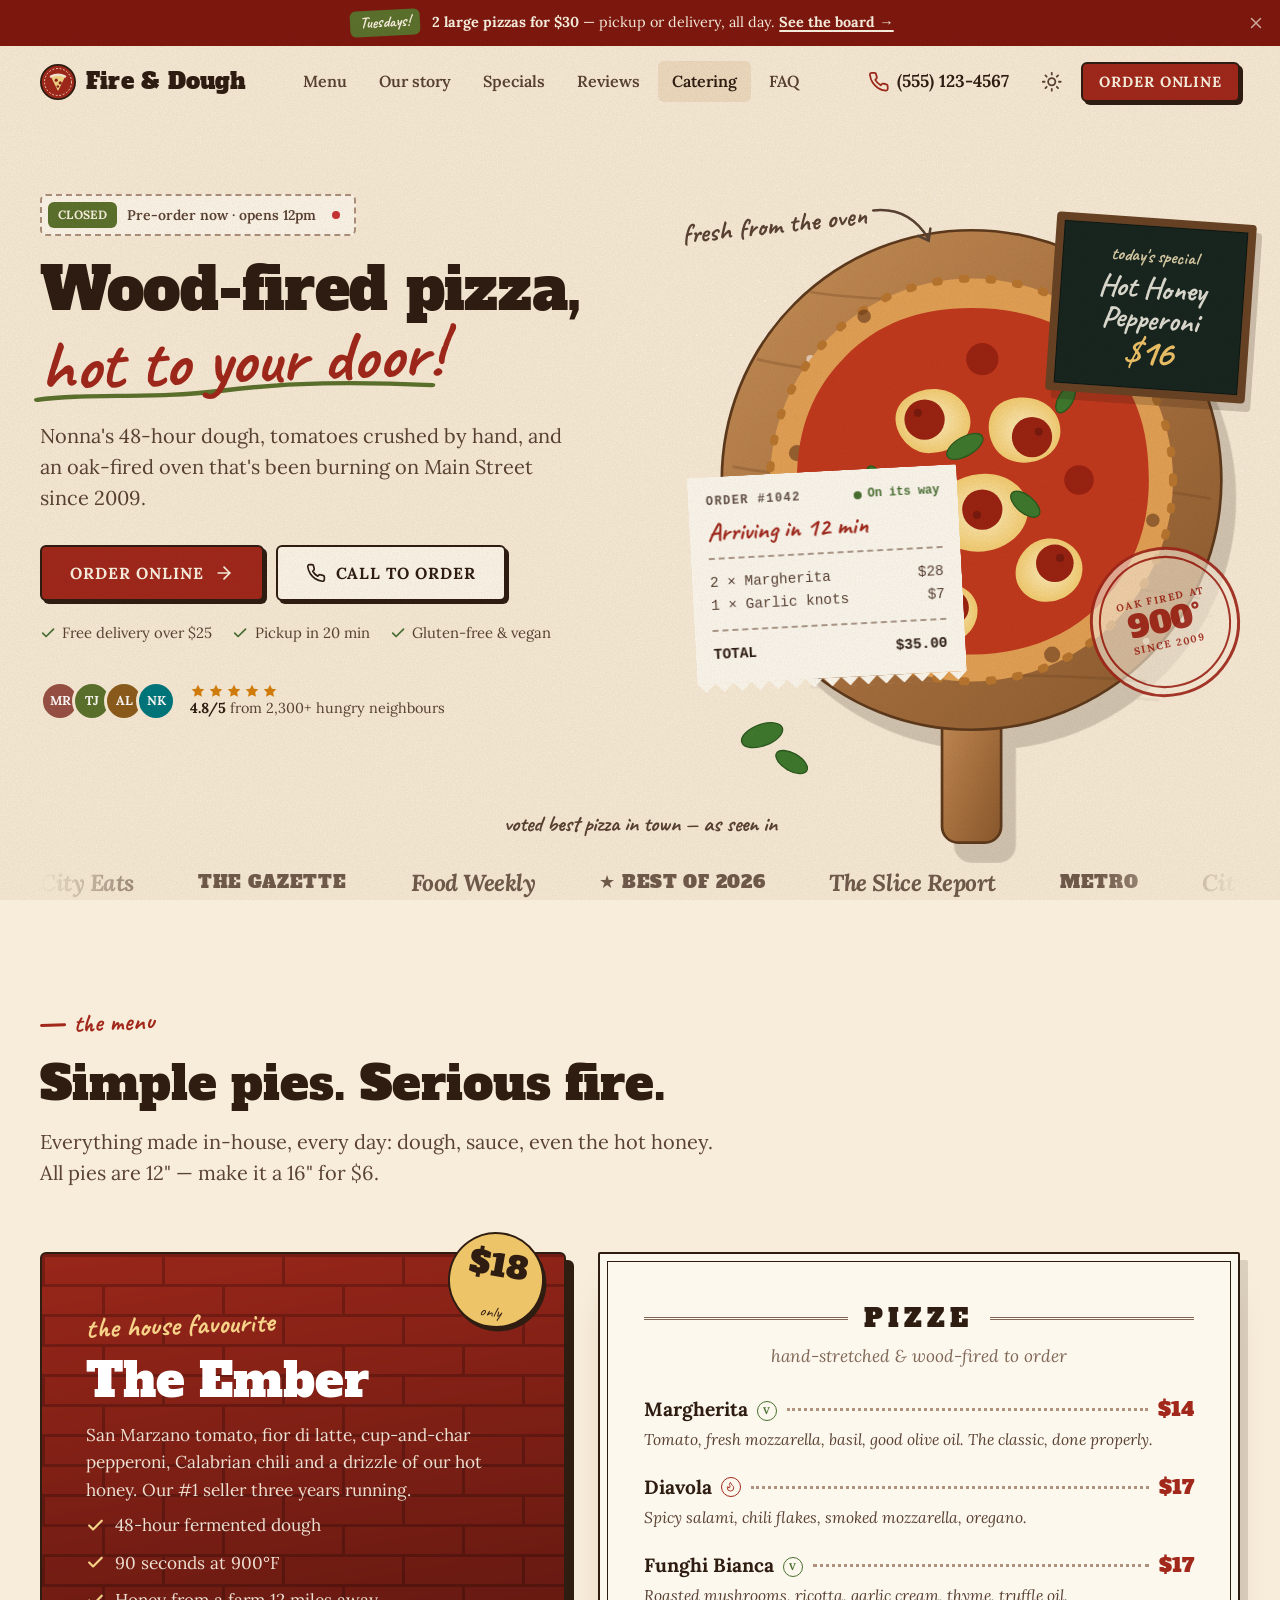
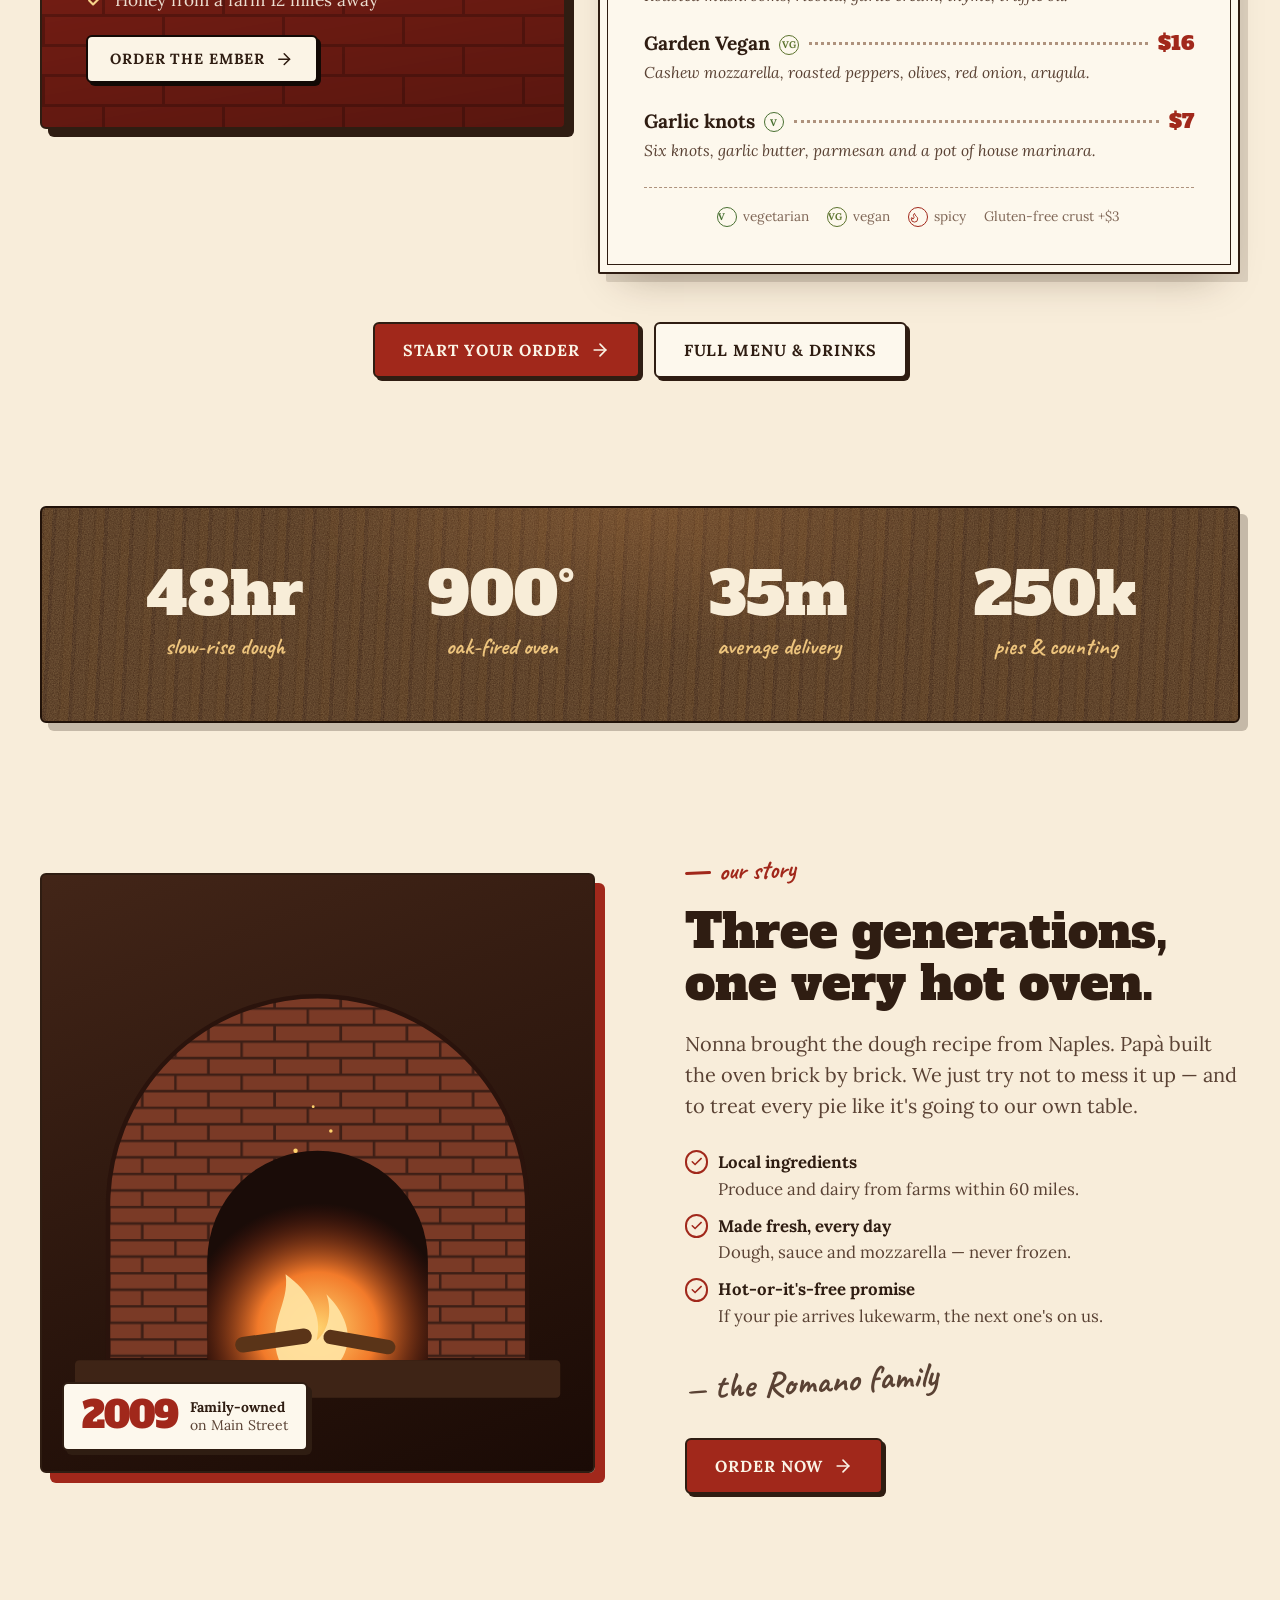
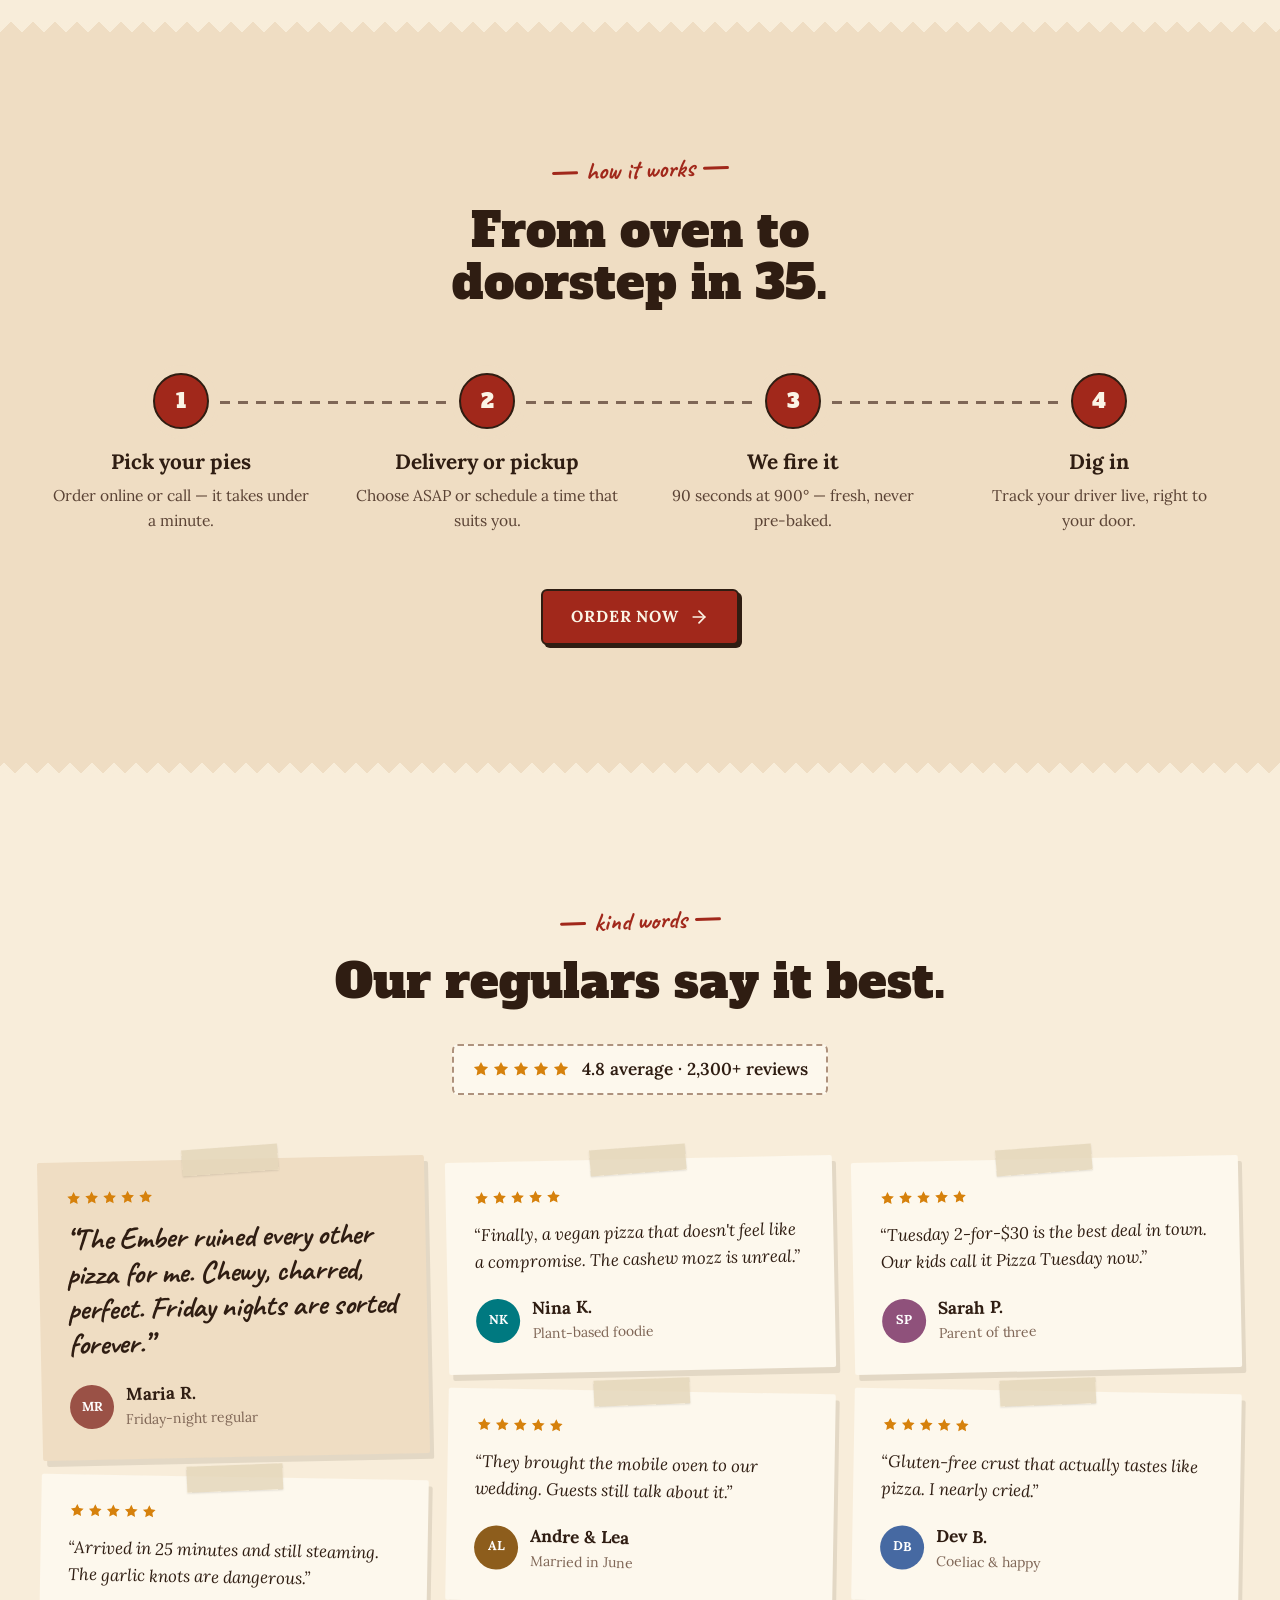
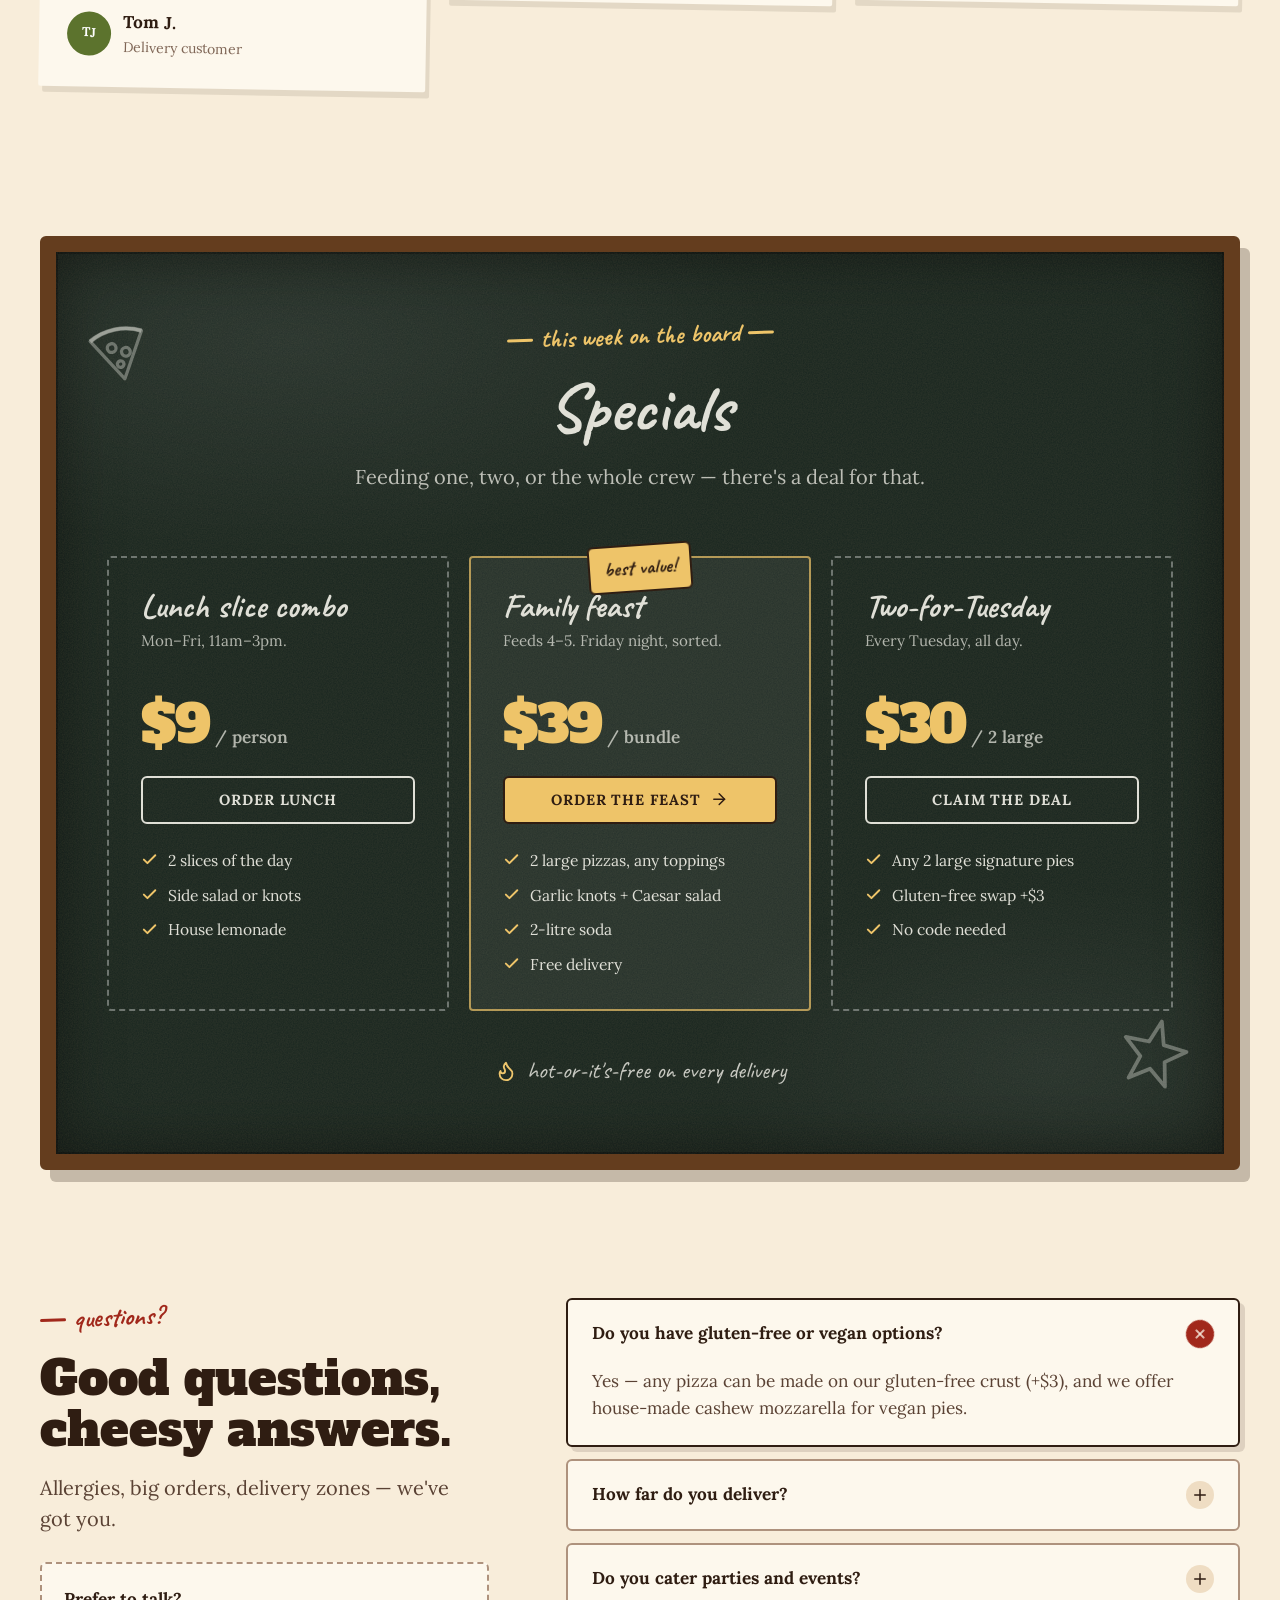
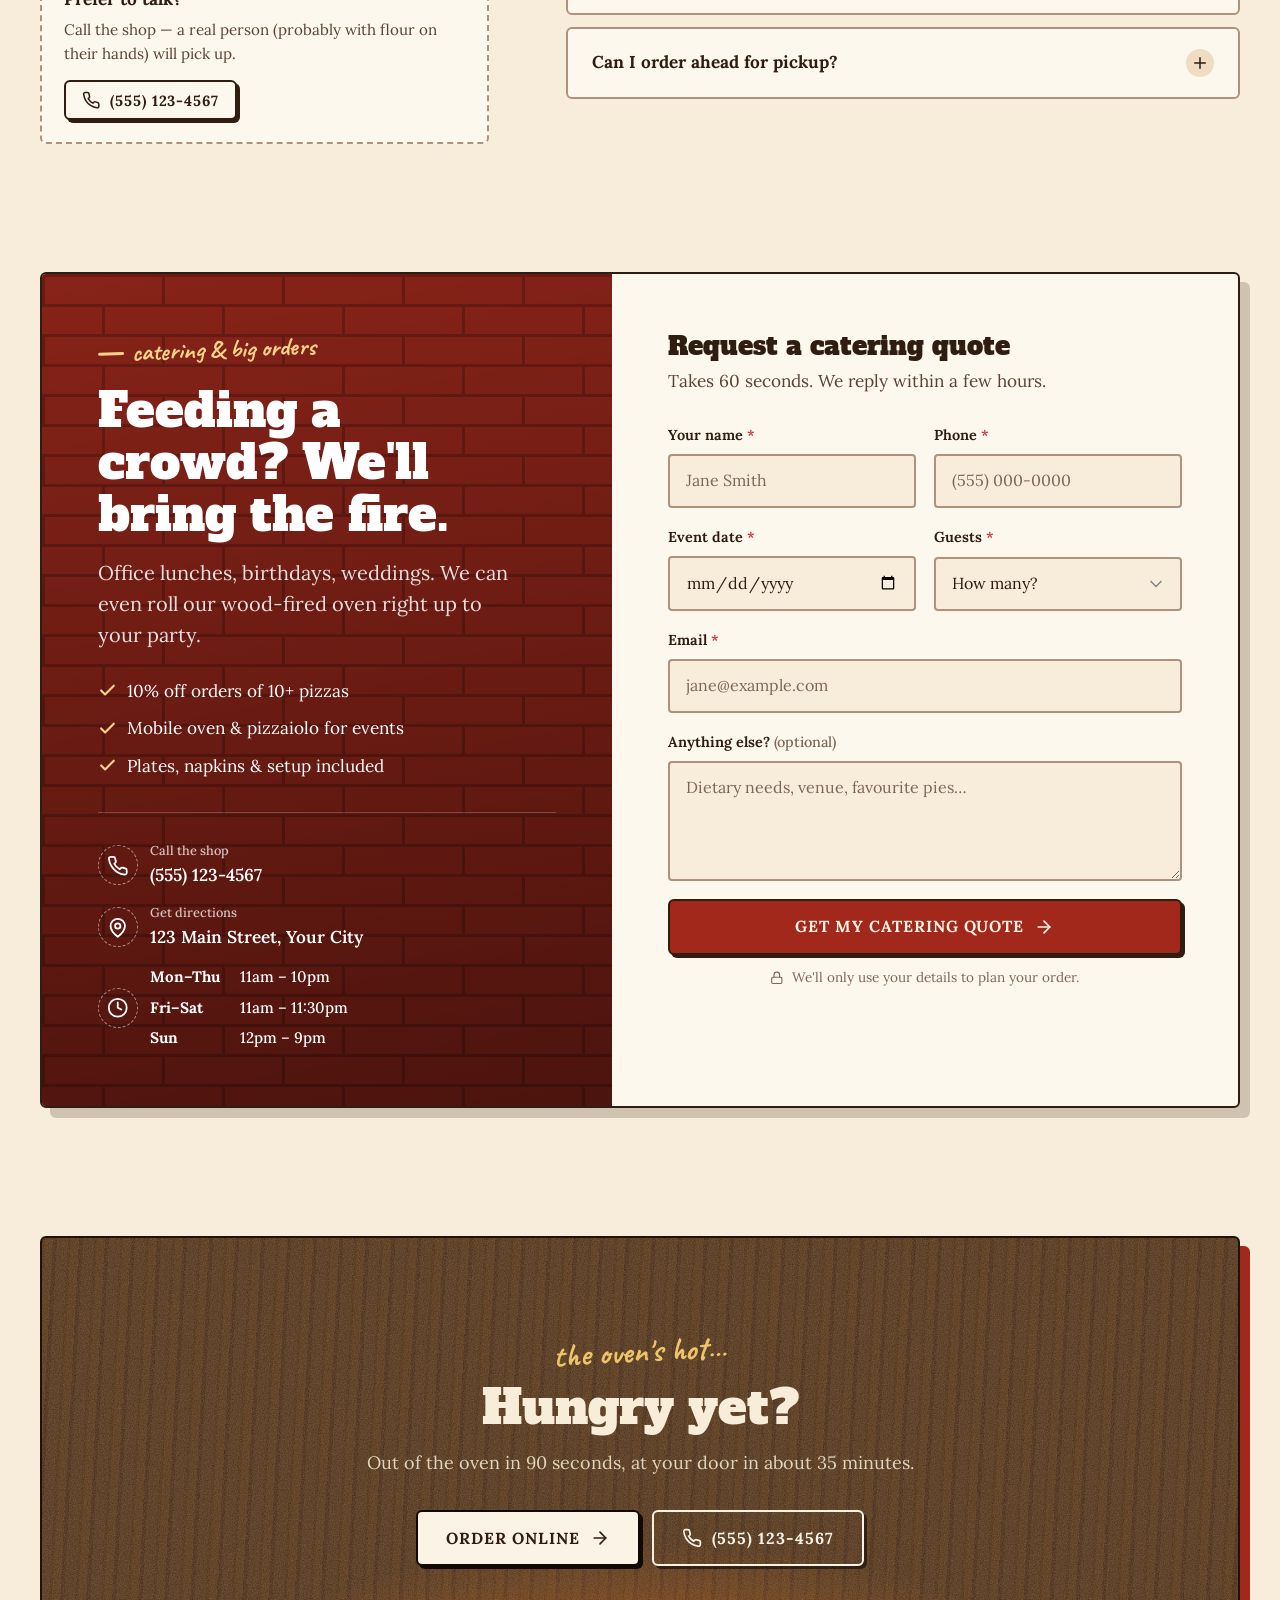
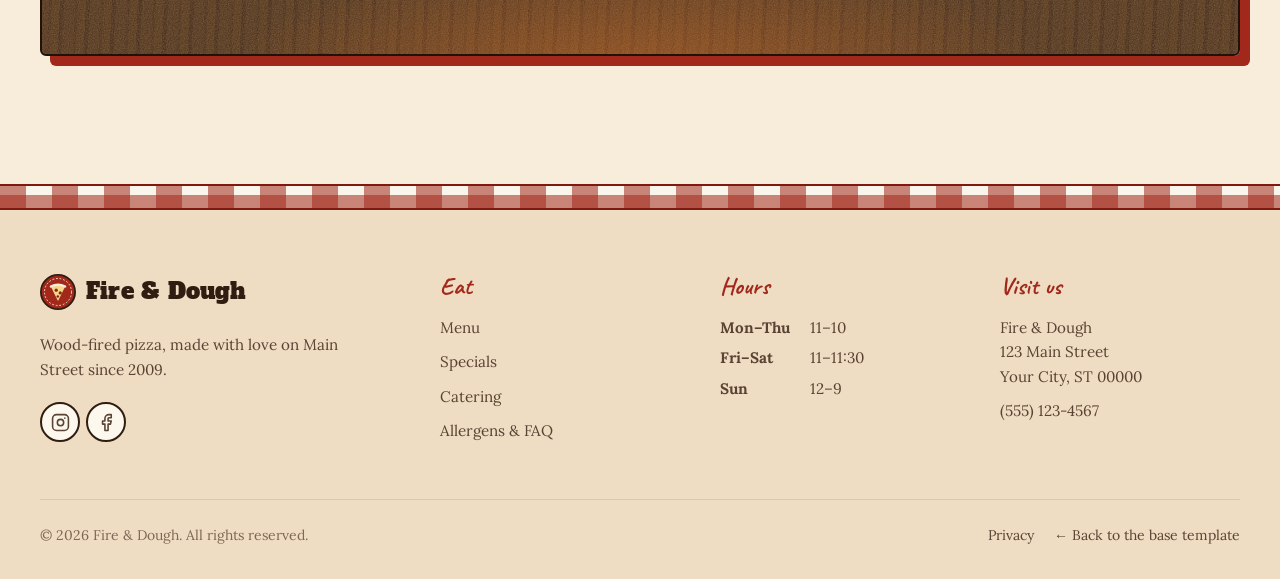
==== commit 114ab255: "Restyle pizza example with a rustic skin layered over the template Adds examples/pizza/rustic.css: p" ====
--- a/examples/pizza/index.html
+++ b/examples/pizza/index.html
@@ -1,27 +1,25 @@
 <!doctype html>
 <html lang="en">
 <!--
-  EXAMPLE: the base template rebranded for a pizzeria.
-  What changed vs. /index.html:
-    • Theme knobs  → custom tomato-red hue + cheese-yellow accent, Fraunces display font (see <style> below)
-    • Copy & CTAs  → "Order online" primary, "Call to order" secondary
-    • Sections     → Services → Menu, Pricing → Specials, Contact form → Catering enquiry
-    • SEO          → LocalBusiness → Restaurant schema (servesCuisine, hasMenu, hours)
-  Shared CSS/JS are loaded from the template root — nothing in assets/ was modified.
+  EXAMPLE: the base template pushed into a rustic pizzeria.
+  Layers:  ../../assets/css/theme.css  → shared tokens
+           ../../assets/css/main.css   → shared layout & components (unchanged)
+           rustic.css                  → "skin": palette, fonts, textures, restyled components
+  Shared JS (../../assets/js/main.js) drives the menu, reveals, counters, form and tracking.
 -->
 <head>
   <meta charset="utf-8">
   <meta name="viewport" content="width=device-width, initial-scale=1, viewport-fit=cover">
 
-  <title>Fire &amp; Dough — Wood-Fired Pizza Delivery in Your City</title>
-  <meta name="description" content="Hand-stretched, wood-fired pizza made with 48-hour dough. Order online for delivery or pickup in Your City — hot to your door in about 35 minutes.">
+  <title>Fire &amp; Dough — Rustic Wood-Fired Pizza in Your City</title>
+  <meta name="description" content="Family-run, wood-fired pizza made with 48-hour dough and local ingredients. Order online for delivery or pickup in Your City, or book us to cater your event.">
   <link rel="canonical" href="https://www.example.com/">
   <meta name="robots" content="index, follow, max-image-preview:large">
 
   <meta property="og:type" content="restaurant">
   <meta property="og:site_name" content="Fire &amp; Dough">
-  <meta property="og:title" content="Fire &amp; Dough — Wood-Fired Pizza, Hot to Your Door">
-  <meta property="og:description" content="48-hour dough, 900° oven, delivery in about 35 minutes. Order online now.">
+  <meta property="og:title" content="Fire &amp; Dough — Rustic Wood-Fired Pizza">
+  <meta property="og:description" content="48-hour dough, a 900° oak-fired oven and three generations of know-how. Order online now.">
   <meta property="og:url" content="https://www.example.com/">
   <meta property="og:image" content="https://www.example.com/assets/img/og-image.png">
   <meta property="og:image:width" content="1200">
@@ -29,52 +27,18 @@
   <meta name="twitter:card" content="summary_large_image">
 
   <link rel="icon" href="favicon.svg" type="image/svg+xml">
-  <meta name="theme-color" content="#fffaf6" media="(prefers-color-scheme: light)">
-  <meta name="theme-color" content="#1c1210" media="(prefers-color-scheme: dark)">
+  <meta name="theme-color" content="#f3eadb" media="(prefers-color-scheme: light)">
+  <meta name="theme-color" content="#1f1915" media="(prefers-color-scheme: dark)">
 
   <script>try { var t = localStorage.getItem("theme"); if (t) document.documentElement.dataset.theme = t; } catch (e) {}</script>
 
   <link rel="preconnect" href="https://fonts.googleapis.com">
   <link rel="preconnect" href="https://fonts.gstatic.com" crossorigin>
-  <link href="https://fonts.googleapis.com/css2?family=Fraunces:opsz,wght@9..144,600..900&family=Figtree:wght@400..800&display=swap" rel="stylesheet">
+  <link href="https://fonts.googleapis.com/css2?family=Alfa+Slab+One&family=Caveat:wght@500..700&family=Lora:ital,wght@0,400..700;1,400..700&display=swap" rel="stylesheet">
 
   <link rel="stylesheet" href="../../assets/css/theme.css">
   <link rel="stylesheet" href="../../assets/css/main.css">
-  <style>
-    /* ---- Brand knobs: this is the whole re-skin ---------------------- */
-    :root {
-      --hue: 30;             /* tomato red-orange */
-      --chroma: 0.19;
-      --accent-hue: 88;      /* melted-cheese yellow */
-      --accent-chroma: 0.16;
-      --font-display: "Fraunces", Georgia, serif;
-      --radius-lg: 32px;
-    }
-    h1, h2 { letter-spacing: -0.02em; }
-    h1 { font-weight: 900; }
-
-    /* ---- Small additions for a restaurant ---------------------------- */
-    .menu-card .card__top { display: flex; justify-content: space-between; align-items: baseline; gap: 12px; }
-    .menu-price { font-family: var(--font-display); font-weight: 800; font-size: 1.35rem; color: var(--brand); white-space: nowrap; }
-    .card--feature .menu-price { color: #fff; font-size: 2rem; }
-    .tags { display: flex; flex-wrap: wrap; gap: 6px; }
-    .tag { padding: 3px 10px; border-radius: var(--radius-pill); font-size: .75rem; font-weight: 700; background: var(--surface-2); color: var(--ink-2); }
-    .tag--hot { background: color-mix(in oklch, var(--danger) 14%, transparent); color: var(--danger); }
-    .tag--veg { background: color-mix(in oklch, var(--success) 14%, transparent); color: var(--success); }
-    .card--feature .tag { background: oklch(100% 0 0 / .18); color: #fff; }
-    .menu-more { display: flex; justify-content: center; gap: 12px; flex-wrap: wrap; margin-top: 40px; }
-
-    .open-status .live-dot { margin-left: 6px; }
-    .open-status.is-closed .live-dot { background: var(--danger); animation: none; }
-    .hours { display: grid; grid-template-columns: auto 1fr; gap: 6px 20px; margin: 0; }
-    .hours dt { font-weight: 600; }
-    .hours dd { margin: 0; }
-    .contact-methods .hours { color: #fff; font-weight: 500; font-size: .95rem; }
-
-    .hero__photo { background: radial-gradient(circle at 30% 20%, oklch(70% .17 60), oklch(50% .19 30) 70%); }
-    .pizza-spin { transform-origin: 200px 230px; animation: spin-slow 60s linear infinite; }
-    @keyframes spin-slow { to { transform: rotate(360deg); } }
-  </style>
+  <link rel="stylesheet" href="rustic.css">
   <script src="../../assets/js/main.js" defer></script>
 
   <script type="application/ld+json">
@@ -85,7 +49,7 @@
         "@type": "Restaurant",
         "@id": "https://www.example.com/#restaurant",
         "name": "Fire & Dough",
-        "description": "Wood-fired Neapolitan-style pizza made with 48-hour fermented dough.",
+        "description": "Family-run, wood-fired pizza made with 48-hour fermented dough and local ingredients.",
         "url": "https://www.example.com/",
         "image": "https://www.example.com/assets/img/og-image.png",
         "telephone": "+1-555-123-4567",
@@ -107,7 +71,7 @@
         "mainEntity": [
           { "@type": "Question", "name": "Do you have gluten-free or vegan options?", "acceptedAnswer": { "@type": "Answer", "text": "Yes — any pizza can be made on our gluten-free crust (+$3), and we offer house-made cashew mozzarella for vegan pies." } },
           { "@type": "Question", "name": "How far do you deliver?", "acceptedAnswer": { "@type": "Answer", "text": "We deliver within 5 miles of the shop. Delivery is free on orders over $25." } },
-          { "@type": "Question", "name": "Do you cater parties and events?", "acceptedAnswer": { "@type": "Answer", "text": "We do — from office lunches to weddings. Use the catering form and we'll reply within a few hours." } },
+          { "@type": "Question", "name": "Do you cater parties and events?", "acceptedAnswer": { "@type": "Answer", "text": "We do — from office lunches to weddings, with our mobile wood-fired oven. Use the catering form and we'll reply within a few hours." } },
           { "@type": "Question", "name": "Can I order ahead for pickup?", "acceptedAnswer": { "@type": "Answer", "text": "Absolutely. Order online, pick a time, and your pizza will be hot and boxed when you arrive." } }
         ]
       }
@@ -139,14 +103,15 @@
     <symbol id="i-users" viewBox="0 0 24 24"><path d="M16 21v-2a4 4 0 0 0-4-4H6a4 4 0 0 0-4 4v2"/><circle cx="9" cy="7" r="4"/><path d="M22 21v-2a4 4 0 0 0-3-3.87M16 3.13a4 4 0 0 1 0 7.75"/></symbol>
     <symbol id="i-instagram" viewBox="0 0 24 24"><rect x="2" y="2" width="20" height="20" rx="5"/><circle cx="12" cy="12" r="4"/><path d="M17.5 6.5h.01"/></symbol>
     <symbol id="i-facebook" viewBox="0 0 24 24"><path d="M18 2h-3a5 5 0 0 0-5 5v3H7v4h3v8h4v-8h3l1-4h-4V7a1 1 0 0 1 1-1h3z"/></symbol>
+    <symbol id="i-doodle-pizza" viewBox="0 0 64 64"><path d="M8 18c15-8 33-8 48 0L32 58z"/><path d="M8 18c15-8 33-8 48 0" stroke-width="4"/><circle cx="26" cy="28" r="4"/><circle cx="38" cy="34" r="4"/><circle cx="31" cy="44" r="3"/></symbol>
+    <symbol id="i-doodle-star" viewBox="0 0 64 64"><path d="M32 6l6 18 19 1-15 12 5 19-15-11-15 11 5-19L7 25l19-1z"/></symbol>
   </svg>
-
   <a class="skip-link" href="#main">Skip to content</a>
 
-  <div class="announce" data-id="tuesday-deal" role="region" aria-label="Announcement">
+  <div class="announce" data-id="tuesday-deal-rustic" role="region" aria-label="Announcement">
     <div class="container">
-      <span class="announce__tag">Tues</span>
-      <p><strong>2 large pizzas for $30</strong> every Tuesday — pickup or delivery. <a href="#specials" data-track="cta_announce">See deal →</a></p>
+      <span class="announce__tag">Tuesdays!</span>
+      <p><strong>2 large pizzas for $30</strong> — pickup or delivery, all day. <a href="#specials" data-track="cta_announce">See the board →</a></p>
       <button class="announce__close" type="button" aria-label="Dismiss announcement"><svg class="icon" aria-hidden="true"><use href="#i-x"/></svg></button>
     </div>
   </div>
@@ -155,11 +120,11 @@
     <div class="container header__inner">
       <a class="logo" href="./" aria-label="Fire &amp; Dough — home">
         <svg class="logo__mark" viewBox="0 0 40 40" aria-hidden="true">
-          <defs><linearGradient id="lg" x1="0" y1="0" x2="1" y2="1"><stop offset="0" style="stop-color:var(--brand)"/><stop offset="1" style="stop-color:var(--accent)"/></linearGradient></defs>
-          <rect width="40" height="40" rx="12" fill="url(#lg)"/>
-          <path d="M11 12.5c6-3.2 12.4-3.2 18 0L20 31z" fill="#ffe3a1"/>
-          <path d="M11 12.5c6-3.2 12.4-3.2 18 0" fill="none" stroke="#fff" stroke-width="3" stroke-linecap="round"/>
-          <circle cx="17.5" cy="17" r="2" fill="#b3261b"/><circle cx="22.5" cy="20.5" r="2" fill="#b3261b"/><circle cx="19.5" cy="25" r="1.6" fill="#b3261b"/>
+          <circle cx="20" cy="20" r="19" fill="var(--brand)" stroke="var(--ink)" stroke-width="2"/>
+          <circle cx="20" cy="20" r="15" fill="none" stroke="#f6ecd9" stroke-width="1" stroke-dasharray="2 2"/>
+          <path d="M12 14c5-2.6 11-2.6 16 0L20 30z" fill="#f6d78a"/>
+          <path d="M12 14c5-2.6 11-2.6 16 0" fill="none" stroke="#f6ecd9" stroke-width="2.5" stroke-linecap="round"/>
+          <circle cx="18" cy="18" r="1.8" fill="#8c2414"/><circle cx="22.5" cy="21" r="1.8" fill="#8c2414"/><circle cx="19.8" cy="25" r="1.4" fill="#8c2414"/>
         </svg>
         Fire &amp; Dough
       </a>
@@ -167,8 +132,8 @@
       <nav class="nav" id="site-nav" aria-label="Main">
         <ul class="nav__list" role="list">
           <li><a class="nav__link" href="#menu">Menu</a></li>
+          <li><a class="nav__link" href="#about">Our story</a></li>
           <li><a class="nav__link" href="#specials">Specials</a></li>
-          <li><a class="nav__link" href="#about">Our story</a></li>
           <li><a class="nav__link" href="#reviews">Reviews</a></li>
           <li><a class="nav__link" href="#contact">Catering</a></li>
           <li><a class="nav__link" href="#faq">FAQ</a></li>
@@ -197,7 +162,7 @@
   <main id="main">
     <!-- HERO -->
     <section class="hero" aria-labelledby="hero-title">
-      <div class="hero__bg" aria-hidden="true"><div class="blob blob--1"></div><div class="blob blob--2"></div><div class="blob blob--3"></div></div>
+      <div class="hero__bg" aria-hidden="true"></div>
       <div class="container hero__grid">
         <div class="hero__copy">
           <a class="pill-badge open-status" href="#visit" data-reveal>
@@ -206,9 +171,9 @@
           </a>
           <h1 id="hero-title" data-reveal style="--i:1">
             Wood&#8209;fired pizza,
-            <span class="hl"><span class="gradient-text">hot to your door.</span><svg class="hl__underline" viewBox="0 0 300 20" preserveAspectRatio="none" aria-hidden="true"><path d="M3 15C60 5 160 2 297 9" fill="none" stroke="currentColor" stroke-width="6" stroke-linecap="round"/></svg></span>
+            <span class="hl">hot to your door!<svg class="hl__underline" viewBox="0 0 300 20" preserveAspectRatio="none" aria-hidden="true"><path d="M3 12C40 6 90 16 140 9S240 4 297 11" fill="none" stroke="currentColor" stroke-width="5" stroke-linecap="round"/></svg></span>
           </h1>
-          <p class="lede" data-reveal style="--i:2">Hand-stretched dough, fermented for 48 hours and blistered in our 900° oven. Order in under a minute for delivery or pickup.</p>
+          <p class="lede" data-reveal style="--i:2">Nonna's 48-hour dough, tomatoes crushed by hand, and an oak-fired oven that's been burning on Main Street since 2009.</p>
 
           <div class="hero__ctas" data-reveal style="--i:3">
             <a class="btn btn--primary btn--lg" href="#menu" data-track="order_hero">Order online <svg class="icon icon--arrow" aria-hidden="true"><use href="#i-arrow"/></svg></a>
@@ -216,90 +181,81 @@
           </div>
           <ul class="hero__assurance" data-reveal style="--i:4">
             <li><svg class="icon" aria-hidden="true"><use href="#i-check"/></svg> Free delivery over $25</li>
-            <li><svg class="icon" aria-hidden="true"><use href="#i-check"/></svg> Pickup ready in 20 min</li>
-            <li><svg class="icon" aria-hidden="true"><use href="#i-check"/></svg> Gluten-free &amp; vegan options</li>
+            <li><svg class="icon" aria-hidden="true"><use href="#i-check"/></svg> Pickup in 20 min</li>
+            <li><svg class="icon" aria-hidden="true"><use href="#i-check"/></svg> Gluten-free &amp; vegan</li>
           </ul>
 
           <div class="social-proof" data-reveal style="--i:5">
             <div class="avatars" aria-hidden="true">
-              <span class="avatar" style="--h:30">MR</span><span class="avatar" style="--h:200">TJ</span><span class="avatar" style="--h:88">AL</span><span class="avatar" style="--h:150">NK</span>
+              <span class="avatar" style="--h:30">MR</span><span class="avatar" style="--h:125">TJ</span><span class="avatar" style="--h:70">AL</span><span class="avatar" style="--h:200">NK</span>
             </div>
             <div class="social-proof__text">
               <div class="stars" role="img" aria-label="Rated 4.8 out of 5">
                 <svg class="icon icon--fill"><use href="#i-star"/></svg><svg class="icon icon--fill"><use href="#i-star"/></svg><svg class="icon icon--fill"><use href="#i-star"/></svg><svg class="icon icon--fill"><use href="#i-star"/></svg><svg class="icon icon--fill"><use href="#i-star"/></svg>
               </div>
-              <strong>4.8/5</strong> from 2,300+ hungry locals
+              <strong>4.8/5</strong> from 2,300+ hungry neighbours
             </div>
           </div>
         </div>
 
         <div class="hero__visual" data-reveal style="--i:2">
+          <p class="annotation" aria-hidden="true">fresh from the oven
+            <svg viewBox="0 0 70 50" fill="none" stroke="currentColor" stroke-width="2.5" stroke-linecap="round"><path d="M4 6c20 0 40 8 52 34"/><path d="M46 36l10 6 3-12"/></svg>
+          </p>
           <div class="hero__photo">
-            <!-- Swap for a real overhead pizza photo: <img src="hero-pizza.webp" alt="…" fetchpriority="high"> -->
-            <svg class="hero__photo-art" viewBox="0 0 400 460" preserveAspectRatio="xMidYMid slice" aria-hidden="true">
-              <circle cx="200" cy="230" r="186" fill="#000" fill-opacity=".12"/>
+            <!-- Swap for an overhead photo of a real pie on a peel: <img src="hero.webp" alt="…" fetchpriority="high"> -->
+            <svg class="hero__photo-art" viewBox="0 0 400 480" aria-hidden="true">
+              <defs>
+                <linearGradient id="woodg" x1="0" y1="0" x2="1" y2="1"><stop offset="0" stop-color="#c8925a"/><stop offset=".55" stop-color="#a8713f"/><stop offset="1" stop-color="#8a5a2e"/></linearGradient>
+                <radialGradient id="cheese" cx=".5" cy=".5" r=".5"><stop offset="0" stop-color="#fff1c4"/><stop offset="1" stop-color="#f4cf74"/></radialGradient>
+              </defs>
+              <g class="peel">
+                <rect x="178" y="370" width="44" height="110" rx="12" fill="url(#woodg)" stroke="#5e3a1c" stroke-width="2"/>
+                <circle cx="200" cy="210" r="186" fill="url(#woodg)" stroke="#5e3a1c" stroke-width="2"/>
+                <g fill="none" stroke="#6b431f" stroke-opacity=".28" stroke-width="2">
+                  <path d="M40 120c80 20 240 10 330 30M22 200c90 18 260 4 356 24M30 280c100 14 250 0 340 18M70 350c80 8 180 2 260 10M80 70c60 10 180 4 240 16"/>
+                </g>
+                <circle cx="80" cy="120" r="3" fill="#fff" opacity=".6"/><circle cx="330" cy="330" r="2.5" fill="#fff" opacity=".6"/><circle cx="60" cy="300" r="2" fill="#fff" opacity=".5"/><circle cx="350" cy="110" r="2" fill="#fff" opacity=".5"/>
+              </g>
               <g class="pizza-spin">
-                <circle cx="200" cy="230" r="160" fill="#e9a650"/>
-                <circle cx="200" cy="230" r="160" fill="none" stroke="#c9822f" stroke-width="5" stroke-dasharray="3 14" stroke-linecap="round"/>
-                <circle cx="200" cy="230" r="136" fill="#c8361d"/>
-                <g fill="#ffe2a0">
-                  <circle cx="160" cy="180" r="38"/><circle cx="240" cy="190" r="34"/><circle cx="205" cy="235" r="44"/>
-                  <circle cx="150" cy="265" r="36"/><circle cx="250" cy="275" r="38"/><circle cx="195" cy="300" r="30"/>
-                  <circle cx="120" cy="215" r="20"/><circle cx="280" cy="230" r="22"/><circle cx="210" cy="155" r="22"/>
+                <circle cx="200" cy="210" r="150" fill="#e3a256"/>
+                <circle cx="200" cy="210" r="150" fill="none" stroke="#b9772f" stroke-width="6" stroke-dasharray="2 18" stroke-linecap="round"/>
+                <g fill="#5a2e14" opacity=".55"><circle cx="70" cy="190" r="6"/><circle cx="120" cy="88" r="5"/><circle cx="290" cy="100" r="7"/><circle cx="335" cy="240" r="5"/><circle cx="260" cy="340" r="6"/><circle cx="130" cy="330" r="7"/></g>
+                <path d="M200 82c40 0 74 12 98 36s34 52 34 92-14 70-38 94-58 36-94 36-66-10-92-34-38-58-38-96 12-68 36-92 54-36 94-36z" fill="#c23a1e"/>
+                <g fill="url(#cheese)">
+                  <path d="M150 150c18-14 42-8 48 10s-12 30-30 30-34-26-18-40z"/><path d="M228 150c22-6 40 8 38 26s-24 26-40 18-20-38 2-44z"/>
+                  <path d="M190 210c24-12 52 0 52 22s-26 36-48 30-30-40-4-52z"/><path d="M120 230c16-10 38 0 38 18s-18 32-36 26-18-34-2-44z"/>
+                  <path d="M250 255c18-6 36 8 32 26s-28 26-42 14-6-34 10-40z"/><path d="M170 290c18-8 38 4 34 22s-24 24-38 16-12-30 4-38z"/>
                 </g>
-                <g fill="#a3241a">
-                  <circle cx="165" cy="175" r="17"/><circle cx="245" cy="200" r="17"/><circle cx="200" cy="248" r="17"/>
-                  <circle cx="140" cy="262" r="16"/><circle cx="258" cy="282" r="16"/><circle cx="205" cy="320" r="14"/>
-                  <circle cx="290" cy="225" r="13"/><circle cx="118" cy="210" r="12"/><circle cx="210" cy="140" r="13"/>
-                </g>
-                <g fill="#7d160f" fill-opacity=".45">
-                  <circle cx="160" cy="171" r="3"/><circle cx="250" cy="196" r="3"/><circle cx="196" cy="252" r="3"/><circle cx="143" cy="258" r="2.5"/><circle cx="262" cy="278" r="3"/>
-                </g>
-                <g fill="#2f8a3a">
-                  <ellipse cx="190" cy="200" rx="14" ry="7" transform="rotate(-30 190 200)"/>
-                  <ellipse cx="232" cy="248" rx="13" ry="6.5" transform="rotate(40 232 248)"/>
-                  <ellipse cx="170" cy="295" rx="12" ry="6" transform="rotate(10 170 295)"/>
-                  <ellipse cx="268" cy="175" rx="11" ry="5.5" transform="rotate(-60 268 175)"/>
-                  <ellipse cx="130" cy="240" rx="11" ry="5.5" transform="rotate(70 130 240)"/>
-                </g>
-                <g stroke="#7a4a1a" stroke-opacity=".35" stroke-width="2.5">
-                  <path d="M200 70v320M61 150l278 160M61 310l278-160"/>
-                </g>
+                <g fill="#9b2312"><circle cx="165" cy="165" r="15"/><circle cx="245" cy="178" r="15"/><circle cx="208" cy="232" r="15"/><circle cx="135" cy="250" r="13"/><circle cx="262" cy="272" r="14"/><circle cx="185" cy="305" r="13"/><circle cx="280" cy="210" r="11"/><circle cx="208" cy="120" r="12"/></g>
+                <g fill="#5a120a" opacity=".5"><circle cx="160" cy="160" r="3"/><circle cx="250" cy="174" r="3"/><circle cx="204" cy="236" r="3"/><circle cx="266" cy="268" r="3"/></g>
+                <g fill="#3f7a2e" stroke="#2c5a1f" stroke-width="1"><ellipse cx="195" cy="185" rx="15" ry="7" transform="rotate(-30 195 185)"/><ellipse cx="240" cy="228" rx="13" ry="6.5" transform="rotate(40 240 228)"/><ellipse cx="160" cy="285" rx="12" ry="6" transform="rotate(10 160 285)"/><ellipse cx="270" cy="150" rx="11" ry="5.5" transform="rotate(-60 270 150)"/><ellipse cx="128" cy="210" rx="11" ry="5.5" transform="rotate(70 128 210)"/></g>
               </g>
+              <g fill="#3f7a2e" stroke="#2c5a1f" stroke-width="1"><ellipse cx="44" cy="400" rx="16" ry="8" transform="rotate(-20 44 400)"/><ellipse cx="66" cy="420" rx="13" ry="6.5" transform="rotate(30 66 420)"/></g>
             </svg>
           </div>
 
-          <div class="float-card float-card--rating" aria-hidden="true">
-            <div class="fc-label">Today's special</div>
-            <div class="fc-title" style="margin-top:6px">Hot Honey Pepperoni</div>
-            <div class="fc-row" style="justify-content:space-between;margin-top:8px">
-              <span class="fc-big" style="font-size:1.6rem;color:var(--brand)">$16</span>
-              <span class="tag tag--hot">Spicy</span>
+          <div class="float-card float-card--rating sign" aria-hidden="true">
+            <div class="fc-label">today's special</div>
+            <div class="fc-title">Hot Honey Pepperoni</div>
+            <div class="fc-big">$16</div>
+          </div>
+
+          <div class="float-card float-card--booking ticket" aria-hidden="true">
+            <div class="fc-row" style="justify-content:space-between">
+              <span class="fc-label">Order #1042</span>
+              <span class="fc-row" style="gap:6px;font-size:.75rem;font-weight:700;color:oklch(50% .1 135)"><span class="live-dot"></span> On its way</span>
             </div>
-          </div>
-
-          <div class="float-card float-card--booking" aria-hidden="true">
-            <div class="fc-row" style="justify-content:space-between;margin-bottom:12px">
-              <span class="fc-label">Order #1042</span>
-              <span class="fc-row" style="gap:6px;font-size:.75rem;font-weight:700;color:var(--success)"><span class="live-dot"></span> On the way</span>
-            </div>
-            <div class="fc-row">
-              <span class="icon-chip" style="margin:0;width:42px;height:42px;border-radius:12px"><svg class="icon" style="width:22px;height:22px"><use href="#i-bike"/></svg></span>
-              <div>
-                <div class="fc-title">Arriving in 12 min</div>
-                <div class="fc-sub">2× Margherita · 1× Garlic knots</div>
-              </div>
-            </div>
-            <div class="fc-actions"><span class="fc-btn">Track</span><span class="fc-btn fc-btn--primary">Hot &amp; fresh ✓</span></div>
-          </div>
-
-          <div class="float-card float-card--growth" aria-hidden="true">
-            <div class="fc-row" style="justify-content:space-between">
-              <span class="fc-label">Oven temp</span>
-              <span class="fc-chip">Ready</span>
-            </div>
-            <div class="fc-big" style="margin-top:6px">905°F</div>
-            <div class="fc-sub" style="margin-top:4px">90-second bake · 100% oak</div>
+            <div class="fc-title" style="margin-top:8px">Arriving in 12 min</div>
+            <hr>
+            <div class="fc-sub fc-total" style="font-weight:400"><span>2 × Margherita</span><span>$28</span></div>
+            <div class="fc-sub fc-total" style="font-weight:400"><span>1 × Garlic knots</span><span>$7</span></div>
+            <hr>
+            <div class="fc-total"><span>TOTAL</span><span>$35.00</span></div>
+          </div>
+
+          <div class="float-card float-card--growth stamp" aria-hidden="true">
+            <div><small>Oak fired at</small><strong>900°</strong><small>since 2009</small></div>
           </div>
         </div>
       </div>
@@ -308,108 +264,101 @@
     <!-- PRESS STRIP -->
     <section class="trust" aria-label="As featured in">
       <div class="container">
-        <p class="trust__label">Voted best pizza in Your City — as featured in</p>
+        <p class="trust__label">voted best pizza in town — as seen in</p>
         <div class="marquee">
           <div class="marquee__track">
-            <span class="wordmark">City Eats</span><span class="wordmark">The Local Gazette</span><span class="wordmark">★ Best of 2026</span><span class="wordmark">Food Weekly</span><span class="wordmark">Slice Report</span><span class="wordmark">Metro Mag</span>
-            <span class="wordmark" aria-hidden="true">City Eats</span><span class="wordmark" aria-hidden="true">The Local Gazette</span><span class="wordmark" aria-hidden="true">★ Best of 2026</span><span class="wordmark" aria-hidden="true">Food Weekly</span><span class="wordmark" aria-hidden="true">Slice Report</span><span class="wordmark" aria-hidden="true">Metro Mag</span>
-          </div>
-        </div>
-      </div>
-    </section>
-
-    <!-- MENU (was: Services) -->
+            <span class="wordmark">City Eats</span><span class="wordmark wordmark--slab">The Gazette</span><span class="wordmark">Food Weekly</span><span class="wordmark wordmark--slab">★ Best of 2026</span><span class="wordmark">The Slice Report</span><span class="wordmark wordmark--slab">Metro</span>
+            <span class="wordmark" aria-hidden="true">City Eats</span><span class="wordmark wordmark--slab" aria-hidden="true">The Gazette</span><span class="wordmark" aria-hidden="true">Food Weekly</span><span class="wordmark wordmark--slab" aria-hidden="true">★ Best of 2026</span><span class="wordmark" aria-hidden="true">The Slice Report</span><span class="wordmark wordmark--slab" aria-hidden="true">Metro</span>
+          </div>
+        </div>
+      </div>
+    </section>
+
+    <!-- MENU: printed-menu layout (new component, built on the template's tokens) -->
     <section class="section" id="menu" aria-labelledby="menu-title">
       <div class="container">
         <div class="section-head" data-reveal>
-          <span class="eyebrow">The menu</span>
-          <h2 id="menu-title">Pies worth crossing town for.</h2>
-          <p class="lede">Everything is made in-house, every day: dough, sauce, even the hot honey. All 12" pies — make it a 16" for $6.</p>
-        </div>
-
-        <div class="bento">
-          <article class="card card--feature menu-card" data-reveal>
-            <span class="icon-chip"><svg class="icon" aria-hidden="true"><use href="#i-flame"/></svg></span>
-            <div class="tags"><span class="tag">House favorite</span><span class="tag">Since 2009</span></div>
-            <div class="card__top"><h3>The Ember</h3><span class="menu-price">$18</span></div>
-            <p>Our signature: San Marzano tomato, fior di latte, cup-and-char pepperoni, Calabrian chili and a drizzle of hot honey.</p>
+          <span class="eyebrow">the menu</span>
+          <h2 id="menu-title">Simple pies. Serious fire.</h2>
+          <p class="lede">Everything made in-house, every day: dough, sauce, even the hot honey. All pies are 12" — make it a 16" for $6.</p>
+        </div>
+
+        <div class="menu-board">
+          <article class="feature-dish" data-reveal>
+            <span class="price-tag">$18<small>only</small></span>
+            <span class="hand">the house favourite</span>
+            <h3>The Ember</h3>
+            <p>San Marzano tomato, fior di latte, cup-and-char pepperoni, Calabrian chili and a drizzle of our hot honey. Our #1 seller three years running.</p>
             <ul class="check-list">
               <li><svg class="icon" aria-hidden="true"><use href="#i-check"/></svg> 48-hour fermented dough</li>
-              <li><svg class="icon" aria-hidden="true"><use href="#i-check"/></svg> Baked 90 seconds at 900°F</li>
-              <li><svg class="icon" aria-hidden="true"><use href="#i-check"/></svg> Our #1 seller three years running</li>
+              <li><svg class="icon" aria-hidden="true"><use href="#i-check"/></svg> 90 seconds at 900°F</li>
+              <li><svg class="icon" aria-hidden="true"><use href="#i-check"/></svg> Honey from a farm 12 miles away</li>
             </ul>
             <a class="btn btn--light" href="#menu" data-track="order_feature">Order The Ember <svg class="icon icon--arrow" aria-hidden="true"><use href="#i-arrow"/></svg></a>
           </article>
 
-          <article class="card menu-card" data-reveal style="--i:1">
-            <div class="card__top"><h3>Margherita</h3><span class="menu-price">$14</span></div>
-            <div class="tags"><span class="tag tag--veg">Vegetarian</span></div>
-            <p>Tomato, fresh mozzarella, basil, extra-virgin olive oil. The classic, done properly.</p>
-            <a class="link-arrow" href="#menu" data-track="order_item">Add to order <svg class="icon" aria-hidden="true"><use href="#i-arrow"/></svg></a>
-          </article>
-
-          <article class="card menu-card" data-reveal style="--i:2">
-            <div class="card__top"><h3>Diavola</h3><span class="menu-price">$17</span></div>
-            <div class="tags"><span class="tag tag--hot">Spicy</span></div>
-            <p>Spicy salami, chili flakes, smoked mozzarella and oregano.</p>
-            <a class="link-arrow" href="#menu" data-track="order_item">Add to order <svg class="icon" aria-hidden="true"><use href="#i-arrow"/></svg></a>
-          </article>
-
-          <article class="card menu-card" data-reveal style="--i:1">
-            <div class="card__top"><h3>Funghi Bianca</h3><span class="menu-price">$17</span></div>
-            <div class="tags"><span class="tag tag--veg">Vegetarian</span><span class="tag">No sauce</span></div>
-            <p>Roasted mushrooms, ricotta, garlic cream, thyme and truffle oil.</p>
-            <a class="link-arrow" href="#menu" data-track="order_item">Add to order <svg class="icon" aria-hidden="true"><use href="#i-arrow"/></svg></a>
-          </article>
-
-          <article class="card menu-card" data-reveal style="--i:2">
-            <div class="card__top"><h3>Garden Vegan</h3><span class="menu-price">$16</span></div>
-            <div class="tags"><span class="tag tag--veg">Vegan</span></div>
-            <p>Cashew mozzarella, roasted peppers, olives, red onion and arugula.</p>
-            <a class="link-arrow" href="#menu" data-track="order_item">Add to order <svg class="icon" aria-hidden="true"><use href="#i-arrow"/></svg></a>
-          </article>
-
-          <article class="card menu-card" data-reveal style="--i:3">
-            <div class="card__top"><h3>Garlic knots</h3><span class="menu-price">$7</span></div>
-            <div class="tags"><span class="tag">Side</span><span class="tag tag--veg">Vegetarian</span></div>
-            <p>Six knots, garlic butter, parmesan and a pot of house marinara.</p>
-            <a class="link-arrow" href="#menu" data-track="order_item">Add to order <svg class="icon" aria-hidden="true"><use href="#i-arrow"/></svg></a>
-          </article>
+          <div class="printed-menu" data-reveal style="--i:1">
+            <p class="printed-menu__title" aria-hidden="true">Pizze</p>
+            <p class="printed-menu__sub">hand-stretched &amp; wood-fired to order</p>
+            <ul class="menu-list">
+              <li class="menu-item">
+                <div class="menu-line"><h3>Margherita <span class="dietary"><abbr class="diet diet--v" title="Vegetarian">V</abbr></span></h3><span class="leader"></span><span class="menu-price">$14</span></div>
+                <p>Tomato, fresh mozzarella, basil, good olive oil. The classic, done properly.</p>
+              </li>
+              <li class="menu-item">
+                <div class="menu-line"><h3>Diavola <span class="dietary"><abbr class="diet diet--hot" title="Spicy"><svg class="icon" style="width:11px;height:11px" aria-hidden="true"><use href="#i-flame"/></svg></abbr></span></h3><span class="leader"></span><span class="menu-price">$17</span></div>
+                <p>Spicy salami, chili flakes, smoked mozzarella, oregano.</p>
+              </li>
+              <li class="menu-item">
+                <div class="menu-line"><h3>Funghi Bianca <span class="dietary"><abbr class="diet diet--v" title="Vegetarian">V</abbr></span></h3><span class="leader"></span><span class="menu-price">$17</span></div>
+                <p>Roasted mushrooms, ricotta, garlic cream, thyme, truffle oil.</p>
+              </li>
+              <li class="menu-item">
+                <div class="menu-line"><h3>Garden Vegan <span class="dietary"><abbr class="diet diet--vg" title="Vegan">VG</abbr></span></h3><span class="leader"></span><span class="menu-price">$16</span></div>
+                <p>Cashew mozzarella, roasted peppers, olives, red onion, arugula.</p>
+              </li>
+              <li class="menu-item">
+                <div class="menu-line"><h3>Garlic knots <span class="dietary"><abbr class="diet diet--v" title="Vegetarian">V</abbr></span></h3><span class="leader"></span><span class="menu-price">$7</span></div>
+                <p>Six knots, garlic butter, parmesan and a pot of house marinara.</p>
+              </li>
+            </ul>
+            <p class="menu-legend"><span><span class="diet diet--v" aria-hidden="true">V</span> vegetarian</span><span><span class="diet diet--vg" aria-hidden="true">VG</span> vegan</span><span><span class="diet diet--hot" aria-hidden="true"><svg class="icon" style="width:11px;height:11px" aria-hidden="true"><use href="#i-flame"/></svg></span> spicy</span><span>Gluten-free crust +$3</span></p>
+          </div>
         </div>
         <div class="menu-more" data-reveal>
           <a class="btn btn--primary btn--lg" href="#menu" data-track="order_menu">Start your order <svg class="icon icon--arrow" aria-hidden="true"><use href="#i-arrow"/></svg></a>
-          <a class="btn btn--lg" href="#menu" data-track="full_menu">View full menu</a>
-        </div>
-      </div>
-    </section>
-
-    <!-- STATS -->
+          <a class="btn btn--lg" href="#menu" data-track="full_menu">Full menu &amp; drinks</a>
+        </div>
+      </div>
+    </section>
+
+    <!-- STATS on a wooden board -->
     <section aria-label="By the numbers">
       <div class="container">
         <div class="stats" data-reveal>
-          <div class="stat"><div class="stat__num" data-count="48" data-suffix="hr">48hr</div><div class="stat__label">Dough fermentation</div></div>
-          <div class="stat"><div class="stat__num" data-count="900" data-suffix="°">900°</div><div class="stat__label">Wood-fired oven</div></div>
-          <div class="stat"><div class="stat__num" data-count="35" data-suffix=" min">35 min</div><div class="stat__label">Average delivery</div></div>
-          <div class="stat"><div class="stat__num" data-count="250" data-suffix="k+">250k+</div><div class="stat__label">Pies served</div></div>
-        </div>
-      </div>
-    </section>
-
-    <!-- OUR STORY (was: Why us) -->
+          <div class="stat"><div class="stat__num" data-count="48" data-suffix="hr">48hr</div><div class="stat__label">slow-rise dough</div></div>
+          <div class="stat"><div class="stat__num" data-count="900" data-suffix="°">900°</div><div class="stat__label">oak-fired oven</div></div>
+          <div class="stat"><div class="stat__num" data-count="35" data-suffix="m">35m</div><div class="stat__label">average delivery</div></div>
+          <div class="stat"><div class="stat__num" data-count="250" data-suffix="k">250k</div><div class="stat__label">pies &amp; counting</div></div>
+        </div>
+      </div>
+    </section>
+
+    <!-- OUR STORY -->
     <section class="section" id="about" aria-labelledby="about-title">
       <div class="container split">
-        <div class="split__media" data-reveal style="background:linear-gradient(160deg, oklch(30% .06 40), oklch(18% .03 40))">
+        <div class="split__media" data-reveal style="background:linear-gradient(160deg, oklch(30% .05 45), oklch(17% .03 40))">
           <svg viewBox="0 0 500 540" preserveAspectRatio="xMidYMid slice" aria-hidden="true">
-            <defs><radialGradient id="fire" cx=".5" cy=".85" r=".6"><stop offset="0" stop-color="#ffd36e"/><stop offset=".45" stop-color="#f27a2a"/><stop offset="1" stop-color="#7a1d10" stop-opacity="0"/></radialGradient></defs>
-            <path d="M70 420V300a180 180 0 0 1 360 0v120z" fill="#5a2f22"/>
-            <g fill="none" stroke="#3e1f16" stroke-width="4">
-              <path d="M70 330h360M70 375h360M95 300a155 155 0 0 1 310 0"/>
-              <path d="M150 185l12 30M250 140v32M350 185l-12 30M110 240l26 18M390 240l-26 18"/>
-            </g>
-            <path d="M150 420v-80a100 100 0 0 1 200 0v80z" fill="#1a0c08"/>
-            <path d="M150 420v-80a100 100 0 0 1 200 0v80z" fill="url(#fire)"/>
-            <path d="M220 420c-10-30 10-45 5-70 20 15 30 35 25 55 10-10 12-25 8-38 18 18 22 38 12 53z" fill="#ffe2a0" opacity=".9"/>
-            <rect x="40" y="420" width="420" height="30" rx="8" fill="#3e1f16"/>
+            <defs><radialGradient id="fire" cx=".5" cy=".85" r=".6"><stop offset="0" stop-color="#ffd36e"/><stop offset=".45" stop-color="#f27a2a"/><stop offset="1" stop-color="#7a1d10" stop-opacity="0"/></radialGradient>
+              <pattern id="bricks" width="60" height="30" patternUnits="userSpaceOnUse"><rect width="60" height="30" fill="#7a3a26"/><path d="M0 1H60M0 16H60M1 1V16M31 16V30" stroke="#3e1f16" stroke-width="2.5"/></pattern></defs>
+            <path d="M60 440V300a190 190 0 0 1 380 0v140z" fill="url(#bricks)"/>
+            <path d="M60 440V300a190 190 0 0 1 380 0v140z" fill="none" stroke="#2a130c" stroke-width="4"/>
+            <path d="M150 440v-90a100 100 0 0 1 200 0v90z" fill="#1a0c08"/>
+            <path d="M150 440v-90a100 100 0 0 1 200 0v90z" fill="url(#fire)"/>
+            <path d="M215 440c-12-34 10-50 6-78 22 16 34 38 28 60 12-10 14-28 9-42 20 20 25 42 13 60z" fill="#ffe2a0" opacity=".95"/>
+            <g fill="#5a3418"><rect x="175" y="415" width="70" height="14" rx="7" transform="rotate(-8 210 422)"/><rect x="255" y="417" width="66" height="13" rx="6.5" transform="rotate(10 288 423)"/></g>
+            <rect x="30" y="440" width="440" height="34" rx="4" fill="#3e2416"/>
+            <g fill="#ffd36e"><circle cx="230" cy="250" r="2"/><circle cx="262" cy="232" r="1.6"/><circle cx="246" cy="210" r="1.3"/></g>
           </svg>
           <div class="split__badge">
             <span class="fc-big">2009</span>
@@ -418,24 +367,25 @@
         </div>
 
         <div data-reveal style="--i:1">
-          <span class="eyebrow">Our story</span>
+          <span class="eyebrow">our story</span>
           <h2 id="about-title">Three generations, one very hot oven.</h2>
-          <p class="lede">Nonna's dough recipe, a hand-built oak-fired oven, and a simple rule: if we wouldn't serve it to family, it doesn't leave the kitchen.</p>
+          <p class="lede">Nonna brought the dough recipe from Naples. Papà built the oven brick by brick. We just try not to mess it up — and to treat every pie like it's going to our own table.</p>
           <ul class="check-list">
             <li><svg class="icon" aria-hidden="true"><use href="#i-check"/></svg><div><strong>Local ingredients</strong><span>Produce and dairy from farms within 60 miles.</span></div></li>
-            <li><svg class="icon" aria-hidden="true"><use href="#i-check"/></svg><div><strong>Made fresh, every day</strong><span>Dough, sauce, and mozzarella — never frozen.</span></div></li>
+            <li><svg class="icon" aria-hidden="true"><use href="#i-check"/></svg><div><strong>Made fresh, every day</strong><span>Dough, sauce and mozzarella — never frozen.</span></div></li>
             <li><svg class="icon" aria-hidden="true"><use href="#i-check"/></svg><div><strong>Hot-or-it's-free promise</strong><span>If your pie arrives lukewarm, the next one's on us.</span></div></li>
           </ul>
+          <span class="signature" aria-hidden="true">— the Romano family</span><br>
           <a class="btn btn--primary btn--lg" href="#menu" data-track="order_about">Order now <svg class="icon icon--arrow" aria-hidden="true"><use href="#i-arrow"/></svg></a>
         </div>
       </div>
     </section>
 
-    <!-- HOW TO ORDER (was: Process) -->
-    <section class="section section--tint" id="process" aria-labelledby="process-title">
+    <!-- HOW IT WORKS -->
+    <section class="section section--tint torn-top torn-bottom" id="process" aria-labelledby="process-title">
       <div class="container">
         <div class="section-head section-head--center" data-reveal>
-          <span class="eyebrow">How it works</span>
+          <span class="eyebrow">how it works</span>
           <h2 id="process-title">From oven to doorstep in 35.</h2>
         </div>
         <ol class="steps">
@@ -448,11 +398,11 @@
       </div>
     </section>
 
-    <!-- REVIEWS -->
+    <!-- REVIEWS as pinned notes -->
     <section class="section" id="reviews" aria-labelledby="reviews-title">
       <div class="container">
         <div class="section-head section-head--center" data-reveal>
-          <span class="eyebrow">Reviews</span>
+          <span class="eyebrow">kind words</span>
           <h2 id="reviews-title">Our regulars say it best.</h2>
           <div class="reviews-summary">
             <div class="stars" role="img" aria-label="4.8 out of 5 stars"><svg class="icon icon--fill"><use href="#i-star"/></svg><svg class="icon icon--fill"><use href="#i-star"/></svg><svg class="icon icon--fill"><use href="#i-star"/></svg><svg class="icon icon--fill"><use href="#i-star"/></svg><svg class="icon icon--fill"><use href="#i-star"/></svg></div>
@@ -462,28 +412,28 @@
         <div class="testimonials">
           <figure class="testimonial testimonial--highlight" data-reveal>
             <div class="stars" role="img" aria-label="5 out of 5 stars"><svg class="icon icon--fill"><use href="#i-star"/></svg><svg class="icon icon--fill"><use href="#i-star"/></svg><svg class="icon icon--fill"><use href="#i-star"/></svg><svg class="icon icon--fill"><use href="#i-star"/></svg><svg class="icon icon--fill"><use href="#i-star"/></svg></div>
-            <blockquote>“The Ember ruined every other pizza for me. That crust — chewy, charred, perfect. We order every Friday without fail.”</blockquote>
+            <blockquote>“The Ember ruined every other pizza for me. Chewy, charred, perfect. Friday nights are sorted forever.”</blockquote>
             <figcaption class="person"><span class="avatar" style="--h:30">MR</span><div><cite class="person__name">Maria R.</cite><div class="person__role">Friday-night regular</div></div></figcaption>
           </figure>
           <figure class="testimonial" data-reveal style="--i:1">
             <div class="stars" role="img" aria-label="5 out of 5 stars"><svg class="icon icon--fill"><use href="#i-star"/></svg><svg class="icon icon--fill"><use href="#i-star"/></svg><svg class="icon icon--fill"><use href="#i-star"/></svg><svg class="icon icon--fill"><use href="#i-star"/></svg><svg class="icon icon--fill"><use href="#i-star"/></svg></div>
             <blockquote>“Arrived in 25 minutes and still steaming. The garlic knots are dangerous.”</blockquote>
-            <figcaption class="person"><span class="avatar" style="--h:200">TJ</span><div><cite class="person__name">Tom J.</cite><div class="person__role">Delivery customer</div></div></figcaption>
+            <figcaption class="person"><span class="avatar" style="--h:125">TJ</span><div><cite class="person__name">Tom J.</cite><div class="person__role">Delivery customer</div></div></figcaption>
           </figure>
           <figure class="testimonial" data-reveal style="--i:2">
             <div class="stars" role="img" aria-label="5 out of 5 stars"><svg class="icon icon--fill"><use href="#i-star"/></svg><svg class="icon icon--fill"><use href="#i-star"/></svg><svg class="icon icon--fill"><use href="#i-star"/></svg><svg class="icon icon--fill"><use href="#i-star"/></svg><svg class="icon icon--fill"><use href="#i-star"/></svg></div>
             <blockquote>“Finally, a vegan pizza that doesn't feel like a compromise. The cashew mozz is unreal.”</blockquote>
-            <figcaption class="person"><span class="avatar" style="--h:150">NK</span><div><cite class="person__name">Nina K.</cite><div class="person__role">Plant-based foodie</div></div></figcaption>
+            <figcaption class="person"><span class="avatar" style="--h:200">NK</span><div><cite class="person__name">Nina K.</cite><div class="person__role">Plant-based foodie</div></div></figcaption>
           </figure>
           <figure class="testimonial" data-reveal style="--i:1">
             <div class="stars" role="img" aria-label="5 out of 5 stars"><svg class="icon icon--fill"><use href="#i-star"/></svg><svg class="icon icon--fill"><use href="#i-star"/></svg><svg class="icon icon--fill"><use href="#i-star"/></svg><svg class="icon icon--fill"><use href="#i-star"/></svg><svg class="icon icon--fill"><use href="#i-star"/></svg></div>
-            <blockquote>“They catered our office party for 60 people. Everything was on time and the team went back for thirds.”</blockquote>
-            <figcaption class="person"><span class="avatar" style="--h:88">AL</span><div><cite class="person__name">Andre L.</cite><div class="person__role">Office manager</div></div></figcaption>
+            <blockquote>“They brought the mobile oven to our wedding. Guests still talk about it.”</blockquote>
+            <figcaption class="person"><span class="avatar" style="--h:70">AL</span><div><cite class="person__name">Andre &amp; Lea</cite><div class="person__role">Married in June</div></div></figcaption>
           </figure>
           <figure class="testimonial" data-reveal style="--i:2">
             <div class="stars" role="img" aria-label="5 out of 5 stars"><svg class="icon icon--fill"><use href="#i-star"/></svg><svg class="icon icon--fill"><use href="#i-star"/></svg><svg class="icon icon--fill"><use href="#i-star"/></svg><svg class="icon icon--fill"><use href="#i-star"/></svg><svg class="icon icon--fill"><use href="#i-star"/></svg></div>
-            <blockquote>“Tuesday 2-for-$30 is the best deal in town. Our kids now call it Pizza Tuesday.”</blockquote>
-            <figcaption class="person"><span class="avatar" style="--h:330">SP</span><div><cite class="person__name">Sarah P.</cite><div class="person__role">Parent of three</div></div></figcaption>
+            <blockquote>“Tuesday 2-for-$30 is the best deal in town. Our kids call it Pizza Tuesday now.”</blockquote>
+            <figcaption class="person"><span class="avatar" style="--h:340">SP</span><div><cite class="person__name">Sarah P.</cite><div class="person__role">Parent of three</div></div></figcaption>
           </figure>
           <figure class="testimonial" data-reveal style="--i:3">
             <div class="stars" role="img" aria-label="5 out of 5 stars"><svg class="icon icon--fill"><use href="#i-star"/></svg><svg class="icon icon--fill"><use href="#i-star"/></svg><svg class="icon icon--fill"><use href="#i-star"/></svg><svg class="icon icon--fill"><use href="#i-star"/></svg><svg class="icon icon--fill"><use href="#i-star"/></svg></div>
@@ -494,65 +444,69 @@
       </div>
     </section>
 
-    <!-- SPECIALS (was: Pricing) -->
-    <section class="section section--tint" id="specials" aria-labelledby="specials-title">
-      <div class="container">
-        <div class="section-head section-head--center" data-reveal>
-          <span class="eyebrow">Deals</span>
-          <h2 id="specials-title">Specials that hit the spot.</h2>
-          <p class="lede">Feeding one, two, or the whole crew — there's a deal for that.</p>
-        </div>
-        <div class="pricing">
-          <article class="plan" data-reveal>
-            <h3 class="plan__name">Lunch Slice Combo</h3>
-            <p class="plan__desc">Mon–Fri, 11am–3pm. Perfect for a quick bite.</p>
-            <div class="plan__price"><span class="plan__amount">$9</span><span class="plan__period">/ person</span></div>
-            <a class="btn btn--block" href="#menu" data-track="deal_lunch">Order lunch</a>
-            <ul class="check-list">
-              <li><svg class="icon" aria-hidden="true"><use href="#i-check"/></svg> 2 slices of the day</li>
-              <li><svg class="icon" aria-hidden="true"><use href="#i-check"/></svg> Side salad or knots</li>
-              <li><svg class="icon" aria-hidden="true"><use href="#i-check"/></svg> Fountain drink</li>
-            </ul>
-          </article>
-          <article class="plan plan--featured" data-reveal style="--i:1">
-            <span class="plan__badge">★ Best value</span>
-            <h3 class="plan__name">Family Feast</h3>
-            <p class="plan__desc">Feeds 4–5. Friday-night sorted.</p>
-            <div class="plan__price"><span class="plan__amount">$39</span><span class="plan__period">/ bundle</span></div>
-            <a class="btn btn--accent btn--block" href="#menu" data-track="deal_family">Order the Feast <svg class="icon icon--arrow" aria-hidden="true"><use href="#i-arrow"/></svg></a>
-            <ul class="check-list">
-              <li><svg class="icon" aria-hidden="true"><use href="#i-check"/></svg> 2 large pizzas, any toppings</li>
-              <li><svg class="icon" aria-hidden="true"><use href="#i-check"/></svg> Garlic knots + Caesar salad</li>
-              <li><svg class="icon" aria-hidden="true"><use href="#i-check"/></svg> 2-litre soda</li>
-              <li><svg class="icon" aria-hidden="true"><use href="#i-check"/></svg> Free delivery</li>
-            </ul>
-          </article>
-          <article class="plan" data-reveal style="--i:2">
-            <h3 class="plan__name">Two-for-Tuesday</h3>
-            <p class="plan__desc">Every Tuesday, all day. Pickup or delivery.</p>
-            <div class="plan__price"><span class="plan__amount">$30</span><span class="plan__period">/ 2 large</span></div>
-            <a class="btn btn--block" href="#menu" data-track="deal_tuesday">Claim the deal</a>
-            <ul class="check-list">
-              <li><svg class="icon" aria-hidden="true"><use href="#i-check"/></svg> Any 2 large signature pies</li>
-              <li><svg class="icon" aria-hidden="true"><use href="#i-check"/></svg> Swap to gluten-free (+$3)</li>
-              <li><svg class="icon" aria-hidden="true"><use href="#i-check"/></svg> No code needed</li>
-            </ul>
-          </article>
-        </div>
-        <p class="guarantee" data-reveal><svg class="icon" aria-hidden="true"><use href="#i-flame"/></svg> Hot-or-it's-free promise on every delivery</p>
+    <!-- SPECIALS on a chalkboard (same .pricing/.plan markup, restyled) -->
+    <section class="section" id="specials" aria-labelledby="specials-title" style="padding-top:0">
+      <div class="container">
+        <div class="chalkboard" data-reveal>
+          <svg class="chalk-doodle chalk-doodle--1" fill="none" stroke="currentColor" stroke-width="3" stroke-linejoin="round" aria-hidden="true"><use href="#i-doodle-pizza"/></svg>
+          <svg class="chalk-doodle chalk-doodle--2" fill="none" stroke="currentColor" stroke-width="3" stroke-linejoin="round" aria-hidden="true"><use href="#i-doodle-star"/></svg>
+          <div class="section-head section-head--center">
+            <span class="eyebrow">this week on the board</span>
+            <h2 id="specials-title">Specials</h2>
+            <p class="lede">Feeding one, two, or the whole crew — there's a deal for that.</p>
+          </div>
+          <div class="pricing">
+            <article class="plan">
+              <h3 class="plan__name">Lunch slice combo</h3>
+              <p class="plan__desc">Mon–Fri, 11am–3pm.</p>
+              <div class="plan__price"><span class="plan__amount">$9</span><span class="plan__period">/ person</span></div>
+              <a class="btn btn--block" href="#menu" data-track="deal_lunch">Order lunch</a>
+              <ul class="check-list">
+                <li><svg class="icon" aria-hidden="true"><use href="#i-check"/></svg> 2 slices of the day</li>
+                <li><svg class="icon" aria-hidden="true"><use href="#i-check"/></svg> Side salad or knots</li>
+                <li><svg class="icon" aria-hidden="true"><use href="#i-check"/></svg> House lemonade</li>
+              </ul>
+            </article>
+            <article class="plan plan--featured">
+              <span class="plan__badge">best value!</span>
+              <h3 class="plan__name">Family feast</h3>
+              <p class="plan__desc">Feeds 4–5. Friday night, sorted.</p>
+              <div class="plan__price"><span class="plan__amount">$39</span><span class="plan__period">/ bundle</span></div>
+              <a class="btn btn--accent btn--block" href="#menu" data-track="deal_family">Order the feast <svg class="icon icon--arrow" aria-hidden="true"><use href="#i-arrow"/></svg></a>
+              <ul class="check-list">
+                <li><svg class="icon" aria-hidden="true"><use href="#i-check"/></svg> 2 large pizzas, any toppings</li>
+                <li><svg class="icon" aria-hidden="true"><use href="#i-check"/></svg> Garlic knots + Caesar salad</li>
+                <li><svg class="icon" aria-hidden="true"><use href="#i-check"/></svg> 2-litre soda</li>
+                <li><svg class="icon" aria-hidden="true"><use href="#i-check"/></svg> Free delivery</li>
+              </ul>
+            </article>
+            <article class="plan">
+              <h3 class="plan__name">Two-for-Tuesday</h3>
+              <p class="plan__desc">Every Tuesday, all day.</p>
+              <div class="plan__price"><span class="plan__amount">$30</span><span class="plan__period">/ 2 large</span></div>
+              <a class="btn btn--block" href="#menu" data-track="deal_tuesday">Claim the deal</a>
+              <ul class="check-list">
+                <li><svg class="icon" aria-hidden="true"><use href="#i-check"/></svg> Any 2 large signature pies</li>
+                <li><svg class="icon" aria-hidden="true"><use href="#i-check"/></svg> Gluten-free swap +$3</li>
+                <li><svg class="icon" aria-hidden="true"><use href="#i-check"/></svg> No code needed</li>
+              </ul>
+            </article>
+          </div>
+          <p class="guarantee"><svg class="icon" aria-hidden="true"><use href="#i-flame"/></svg> hot-or-it's-free on every delivery</p>
+        </div>
       </div>
     </section>
 
     <!-- FAQ -->
-    <section class="section" id="faq" aria-labelledby="faq-title">
+    <section class="section" id="faq" aria-labelledby="faq-title" style="padding-top:0">
       <div class="container faq">
         <div class="faq__aside" data-reveal>
-          <span class="eyebrow">FAQ</span>
+          <span class="eyebrow">questions?</span>
           <h2 id="faq-title">Good questions, cheesy answers.</h2>
           <p class="lede">Allergies, big orders, delivery zones — we've got you.</p>
           <div class="faq__help">
             <strong>Prefer to talk?</strong>
-            <p>Call the shop — a real human (probably with flour on their hands) will answer.</p>
+            <p>Call the shop — a real person (probably with flour on their hands) will pick up.</p>
             <a class="btn btn--sm" href="tel:+15551234567" data-track="call_faq"><svg class="icon" aria-hidden="true"><use href="#i-phone"/></svg> (555) 123-4567</a>
           </div>
         </div>
@@ -567,7 +521,7 @@
           </details>
           <details name="faq">
             <summary>Do you cater parties and events? <svg class="icon" aria-hidden="true"><use href="#i-plus"/></svg></summary>
-            <div class="accordion__body"><p>We do — from office lunches to weddings. Use the catering form and we'll reply within a few hours.</p></div>
+            <div class="accordion__body"><p>We do — from office lunches to weddings, with our mobile wood-fired oven. Use the catering form and we'll reply within a few hours.</p></div>
           </details>
           <details name="faq">
             <summary>Can I order ahead for pickup? <svg class="icon" aria-hidden="true"><use href="#i-plus"/></svg></summary>
@@ -577,17 +531,17 @@
       </div>
     </section>
 
-    <!-- CATERING (was: Contact / quote form) -->
+    <!-- CATERING -->
     <section class="section" id="contact" aria-labelledby="contact-title" style="padding-top:0">
       <div class="container">
         <div class="contact" data-reveal>
           <div class="contact__pitch" id="visit">
-            <span class="eyebrow">Catering &amp; big orders</span>
+            <span class="eyebrow">catering &amp; big orders</span>
             <h2 id="contact-title">Feeding a crowd? We'll bring the fire.</h2>
-            <p class="lede">Office lunches, birthdays, game nights, weddings. Tell us the headcount and we'll handle the rest.</p>
+            <p class="lede">Office lunches, birthdays, weddings. We can even roll our wood-fired oven right up to your party.</p>
             <ul class="check-list">
               <li><svg class="icon" aria-hidden="true"><use href="#i-check"/></svg> 10% off orders of 10+ pizzas</li>
-              <li><svg class="icon" aria-hidden="true"><use href="#i-check"/></svg> Mobile wood-fired oven for events</li>
+              <li><svg class="icon" aria-hidden="true"><use href="#i-check"/></svg> Mobile oven &amp; pizzaiolo for events</li>
               <li><svg class="icon" aria-hidden="true"><use href="#i-check"/></svg> Plates, napkins &amp; setup included</li>
             </ul>
             <ul class="contact-methods">
@@ -647,12 +601,13 @@
       </div>
     </section>
 
-    <!-- FINAL CTA -->
+    <!-- FINAL CTA on dark wood -->
     <section aria-labelledby="final-cta-title">
       <div class="container">
         <div class="cta-band" data-reveal>
+          <span class="hand">the oven's hot…</span>
           <h2 id="final-cta-title">Hungry yet?</h2>
-          <p>Your pizza can be out of the oven in 90 seconds and at your door in about 35 minutes.</p>
+          <p>Out of the oven in 90 seconds, at your door in about 35 minutes.</p>
           <div class="hero__ctas">
             <a class="btn btn--light btn--lg" href="#menu" data-track="order_final">Order online <svg class="icon icon--arrow" aria-hidden="true"><use href="#i-arrow"/></svg></a>
             <a class="btn btn--outline-light btn--lg" href="tel:+15551234567" data-track="call_final"><svg class="icon" aria-hidden="true"><use href="#i-phone"/></svg> (555) 123-4567</a>
@@ -663,11 +618,12 @@
   </main>
 
   <footer class="footer">
+    <div class="gingham" aria-hidden="true"></div>
     <div class="container">
       <div class="footer__grid">
         <div class="footer__brand">
           <a class="logo" href="./" aria-label="Fire &amp; Dough — home">
-            <svg class="logo__mark" viewBox="0 0 40 40" aria-hidden="true"><rect width="40" height="40" rx="12" fill="url(#lg)"/><path d="M11 12.5c6-3.2 12.4-3.2 18 0L20 31z" fill="#ffe3a1"/><path d="M11 12.5c6-3.2 12.4-3.2 18 0" fill="none" stroke="#fff" stroke-width="3" stroke-linecap="round"/><circle cx="17.5" cy="17" r="2" fill="#b3261b"/><circle cx="22.5" cy="20.5" r="2" fill="#b3261b"/><circle cx="19.5" cy="25" r="1.6" fill="#b3261b"/></svg>
+            <svg class="logo__mark" viewBox="0 0 40 40" aria-hidden="true"><circle cx="20" cy="20" r="19" fill="var(--brand)" stroke="var(--ink)" stroke-width="2"/><circle cx="20" cy="20" r="15" fill="none" stroke="#f6ecd9" stroke-width="1" stroke-dasharray="2 2"/><path d="M12 14c5-2.6 11-2.6 16 0L20 30z" fill="#f6d78a"/><path d="M12 14c5-2.6 11-2.6 16 0" fill="none" stroke="#f6ecd9" stroke-width="2.5" stroke-linecap="round"/><circle cx="18" cy="18" r="1.8" fill="#8c2414"/><circle cx="22.5" cy="21" r="1.8" fill="#8c2414"/><circle cx="19.8" cy="25" r="1.4" fill="#8c2414"/></svg>
             Fire &amp; Dough
           </a>
           <p>Wood-fired pizza, made with love on Main Street since 2009.</p>
@@ -709,13 +665,12 @@
     (function () {
       var hours = { 0: [12, 21], 1: [11, 22], 2: [11, 22], 3: [11, 22], 4: [11, 22], 5: [11, 23.5], 6: [11, 23.5] };
       var now = new Date(), h = now.getHours() + now.getMinutes() / 60, today = hours[now.getDay()];
-      var open = h >= today[0] && h < today[1];
-      if (open) return;
+      if (h >= today[0] && h < today[1]) return;
       var badge = document.querySelector(".open-status");
       badge.classList.add("is-closed");
       badge.querySelector("[data-open-label]").textContent = "Closed";
       var next = h < today[0] ? today[0] : hours[(now.getDay() + 1) % 7][0];
-      badge.querySelector("[data-open-text]").textContent = "Pre-order now · opens at " + (next > 12 ? next - 12 + "pm" : next + "am");
+      badge.querySelector("[data-open-text]").textContent = "Pre-order now · opens " + (next > 12 ? next - 12 + "pm" : next + (next === 12 ? "pm" : "am"));
     })();
   </script>
 </body>
--- a/examples/pizza/rustic.css
+++ b/examples/pizza/rustic.css
@@ -0,0 +1,390 @@
+/* ==========================================================================
+   RUSTIC SKIN — layered on top of theme.css + main.css
+   --------------------------------------------------------------------------
+   Shows how far the template can be pushed without touching shared files:
+     1. Tokens   → new palette, fonts, radii and hard "letterpress" shadows
+     2. Textures → paper grain, brick, wood, gingham, chalkboard
+     3. Components restyled → buttons, cards, reviews, pricing, steps…
+     4. New bits → printed menu with dotted leaders, order ticket, stamps
+   Load order: theme.css → main.css → rustic.css
+   ========================================================================== */
+
+/* ---- 1. Tokens ----------------------------------------------------------- */
+:root {
+  --hue: 30; --chroma: 0.15; --accent-hue: 125; --accent-chroma: 0.1;
+
+  --font-display: "Alfa Slab One", Rockwell, "Roboto Slab", serif;
+  --font-body: "Lora", Georgia, "Times New Roman", serif;
+  --font-hand: "Caveat", "Segoe Print", cursive;
+
+  --radius-sm: 4px; --radius: 6px; --radius-lg: 10px; --radius-pill: 6px;
+
+  --brand: oklch(47% 0.16 30);          /* brick / tomato */
+  --brand-strong: oklch(39% 0.14 30);
+  --brand-soft: oklch(91% 0.045 55);
+  --brand-softer: oklch(94% 0.035 75);
+  --on-brand: oklch(97% 0.02 85);
+  --accent: oklch(52% 0.1 125);         /* olive */
+  --accent-strong: oklch(44% 0.1 125);
+  --accent-soft: oklch(91% 0.045 120);
+  --on-accent: oklch(97% 0.02 85);
+
+  --bg: oklch(95% 0.028 82);            /* parchment */
+  --surface: oklch(98% 0.016 85);
+  --surface-2: oklch(90.5% 0.04 76);    /* kraft */
+  --ink: oklch(25% 0.035 50);           /* espresso */
+  --ink-2: oklch(40% 0.04 50);
+  --ink-3: oklch(53% 0.04 55);
+  --line: oklch(84% 0.035 70);
+  --line-strong: oklch(68% 0.045 60);
+  --star: oklch(68% 0.15 65);
+  --success: oklch(50% 0.1 135);
+
+  --shadow-sm: 2px 2px 0 oklch(25% 0.035 50 / 0.12);
+  --shadow: 5px 5px 0 oklch(25% 0.035 50 / 0.13);
+  --shadow-lg: 8px 8px 0 oklch(25% 0.035 50 / 0.14), 0 24px 40px -24px oklch(25% 0.05 50 / 0.35);
+  --shadow-brand: 4px 4px 0 var(--ink);
+
+  --gradient-brand: linear-gradient(165deg, oklch(49% 0.16 32), oklch(40% 0.14 27));
+  --gradient-text: linear-gradient(var(--brand), var(--brand));
+
+  /* Textures (tiny inline SVGs, no image requests) */
+  --tx-grain: url("data:image/svg+xml,%3Csvg xmlns='http://www.w3.org/2000/svg' width='220' height='220'%3E%3Cfilter id='n'%3E%3CfeTurbulence type='fractalNoise' baseFrequency='.8' numOctaves='3' stitchTiles='stitch'/%3E%3CfeColorMatrix values='0 0 0 0 .35 0 0 0 0 .22 0 0 0 0 .1 0 0 0 .55 0'/%3E%3C/filter%3E%3Crect width='100%25' height='100%25' filter='url(%23n)'/%3E%3C/svg%3E");
+  --tx-brick: url("data:image/svg+xml,%3Csvg xmlns='http://www.w3.org/2000/svg' width='120' height='60'%3E%3Cpath d='M0 1.5H120M0 31.5H120M1.5 0V30M61.5 30V60' fill='none' stroke='%23000' stroke-opacity='.22' stroke-width='3'/%3E%3C/svg%3E");
+  --wood: repeating-linear-gradient(93deg, oklch(31% 0.05 55) 0 3px, oklch(34% 0.055 58) 3px 11px, oklch(29% 0.045 50) 11px 15px, oklch(33% 0.05 56) 15px 26px);
+  --chalk: oklch(95% 0.012 100 / 0.92);
+  --board: oklch(25% 0.022 165);
+}
+
+@media (prefers-color-scheme: dark) {
+  :root:not([data-theme="light"]) {
+    --brand: oklch(67% 0.15 36); --brand-strong: oklch(75% 0.13 40);
+    --brand-soft: oklch(31% 0.06 40); --brand-softer: oklch(26% 0.04 50);
+    --on-brand: oklch(18% 0.02 50);
+    --accent: oklch(68% 0.11 125); --accent-strong: oklch(74% 0.1 125); --on-accent: oklch(18% 0.02 120);
+    --bg: oklch(19% 0.018 55); --surface: oklch(23% 0.022 55); --surface-2: oklch(26% 0.026 60);
+    --ink: oklch(93% 0.025 82); --ink-2: oklch(80% 0.03 80); --ink-3: oklch(66% 0.03 75);
+    --line: oklch(33% 0.025 55); --line-strong: oklch(44% 0.03 60);
+    --shadow: 5px 5px 0 oklch(0% 0 0 / 0.35); --shadow-lg: 8px 8px 0 oklch(0% 0 0 / 0.4);
+    --shadow-brand: 4px 4px 0 oklch(0% 0 0 / 0.6);
+    --gradient-text: linear-gradient(var(--brand), var(--brand));
+    color-scheme: dark;
+  }
+}
+:root[data-theme="dark"] {
+  --brand: oklch(67% 0.15 36); --brand-strong: oklch(75% 0.13 40);
+  --brand-soft: oklch(31% 0.06 40); --brand-softer: oklch(26% 0.04 50);
+  --on-brand: oklch(18% 0.02 50);
+  --accent: oklch(68% 0.11 125); --accent-strong: oklch(74% 0.1 125); --on-accent: oklch(18% 0.02 120);
+  --bg: oklch(19% 0.018 55); --surface: oklch(23% 0.022 55); --surface-2: oklch(26% 0.026 60);
+  --ink: oklch(93% 0.025 82); --ink-2: oklch(80% 0.03 80); --ink-3: oklch(66% 0.03 75);
+  --line: oklch(33% 0.025 55); --line-strong: oklch(44% 0.03 60);
+  --shadow: 5px 5px 0 oklch(0% 0 0 / 0.35); --shadow-lg: 8px 8px 0 oklch(0% 0 0 / 0.4);
+  --shadow-brand: 4px 4px 0 oklch(0% 0 0 / 0.6);
+  --gradient-text: linear-gradient(var(--brand), var(--brand));
+  color-scheme: dark;
+}
+
+/* ---- 2. Base & typography ---------------------------------------------- */
+body { font-size: 1.075rem; }
+body::after { /* paper grain over everything */
+  content: ""; position: fixed; inset: 0; z-index: 200; pointer-events: none;
+  background-image: var(--tx-grain); opacity: .32; mix-blend-mode: multiply;
+}
+:root[data-theme="dark"] body::after { mix-blend-mode: screen; opacity: .08; }
+@media (prefers-color-scheme: dark) { :root:not([data-theme="light"]) body::after { mix-blend-mode: screen; opacity: .08; } }
+
+h1, h2 { font-weight: 400; letter-spacing: 0; line-height: 1.08; }
+h1 { font-size: clamp(2.4rem, 1.5rem + 3vw, 3.7rem); font-weight: 400; letter-spacing: -.005em; }
+h2 { font-size: clamp(2rem, 1.4rem + 2.2vw, 3rem); }
+h3 { font-family: var(--font-body); font-weight: 700; font-size: 1.3rem; letter-spacing: 0; }
+.lede { font-size: clamp(1.1rem, 1rem + .35vw, 1.25rem); }
+
+.hand { font-family: var(--font-hand); font-weight: 700; }
+.eyebrow {
+  font-family: var(--font-hand); font-size: 1.6rem; font-weight: 700; letter-spacing: 0; text-transform: none;
+  color: var(--brand); rotate: -2deg;
+}
+.eyebrow::before, .section-head--center .eyebrow::after { width: 26px; height: 3px; border-radius: 3px; }
+
+/* Hand-written highlight in the H1 */
+.hl { font-family: var(--font-hand); font-weight: 700; font-size: 1.2em; color: var(--brand); display: inline-block; rotate: -2deg; white-space: normal; }
+.hl__underline { color: var(--accent); bottom: -.02em; height: .25em; }
+
+/* ---- 3. Textured bands --------------------------------------------------- */
+.gingham {
+  height: 26px;
+  background:
+    repeating-linear-gradient(90deg, oklch(47% .16 30 / .55) 0 26px, transparent 26px 52px),
+    repeating-linear-gradient(0deg, oklch(47% .16 30 / .55) 0 13px, transparent 13px 26px),
+    oklch(97% .015 85);
+  border-block: 2px solid oklch(39% .14 30);
+}
+.torn-top, .torn-bottom { position: relative; }
+.torn-top::before, .torn-bottom::after {
+  content: ""; position: absolute; left: 0; right: 0; height: 14px; z-index: 1;
+  background: linear-gradient(135deg, var(--bg) 33%, transparent 33%) 0 0 / 22px 14px, linear-gradient(225deg, var(--bg) 33%, transparent 33%) 0 0 / 22px 14px;
+}
+.torn-top::before { top: -1px; }
+.torn-bottom::after { bottom: -1px; rotate: 180deg; }
+
+/* ---- 4. Header & announce ---------------------------------------------- */
+.announce { background: oklch(39% .14 30); color: oklch(97% .02 85); font-family: var(--font-body); }
+.announce__tag { font-family: var(--font-hand); font-size: 1rem; text-transform: none; letter-spacing: 0; padding: 0 10px; background: var(--accent); color: var(--on-accent); rotate: -3deg; }
+.header.is-scrolled { background: color-mix(in oklch, var(--bg) 90%, transparent); box-shadow: 0 2px 0 var(--line); }
+.logo { font-weight: 400; letter-spacing: .01em; font-size: 1.4rem; }
+.nav__link { font-weight: 600; font-size: 1rem; }
+.nav__link:hover, .nav__link[aria-current] { background: var(--surface-2); }
+
+/* ---- 5. Buttons: letterpress style ------------------------------------- */
+.btn {
+  border-radius: var(--radius); border-width: 2px; border-color: var(--ink);
+  font-family: var(--font-body); font-weight: 700; letter-spacing: .06em; text-transform: uppercase; font-size: .92rem;
+  box-shadow: 3px 3px 0 var(--ink);
+}
+.btn:hover { transform: translate(-2px, -2px); box-shadow: 5px 5px 0 var(--ink); border-color: var(--ink); }
+.btn:active { transform: translate(2px, 2px); box-shadow: 1px 1px 0 var(--ink); }
+.btn--primary { border-color: var(--ink); box-shadow: 3px 3px 0 var(--ink); }
+.btn--primary:hover { border-color: var(--ink); box-shadow: 5px 5px 0 var(--ink); }
+.btn--primary::after { display: none; }
+.btn--lg { font-size: 1rem; }
+.btn--light, .btn--outline-light { border-color: oklch(15% .02 50); box-shadow: 3px 3px 0 oklch(15% .02 50); }
+.btn--light { --btn-bg: oklch(97% .02 85); --btn-fg: oklch(25% .035 50); }
+.btn--outline-light { --btn-fg: oklch(97% .02 85); border-color: oklch(97% .02 85); box-shadow: 3px 3px 0 oklch(15% .02 50 / .6); }
+.btn--light:hover, .btn--outline-light:hover { border-color: inherit; box-shadow: 5px 5px 0 oklch(15% .02 50); }
+.link-arrow { font-family: var(--font-hand); font-size: 1.35rem; font-weight: 700; }
+
+/* ---- 6. Hero ------------------------------------------------------------- */
+.hero__bg::before { /* flour dust instead of grid */
+  background-image: radial-gradient(oklch(100% 0 0 / .7) 1.2px, transparent 1.6px), radial-gradient(oklch(100% 0 0 / .5) 1px, transparent 1.4px);
+  background-size: 34px 34px, 23px 23px; background-position: 0 0, 11px 17px;
+  mask-image: radial-gradient(ellipse 50% 60% at 75% 45%, #000 10%, transparent 70%);
+  -webkit-mask-image: radial-gradient(ellipse 50% 60% at 75% 45%, #000 10%, transparent 70%);
+  opacity: .9;
+}
+.blob { display: none; }
+.pill-badge { border: 2px dashed var(--line-strong); box-shadow: none; background: var(--surface); font-family: var(--font-body); }
+.pill-badge__new { background: var(--accent); color: var(--on-accent); }
+.avatar { border-color: var(--bg); background: oklch(52% .1 var(--h, 30)); }
+
+.hero__visual { min-height: 520px; }
+.hero__photo { inset: 0; background: none; box-shadow: none; overflow: visible; border-radius: 0; }
+.hero__photo-art { overflow: visible; }
+.peel { filter: drop-shadow(10px 14px 0 oklch(25% .035 50 / .18)); }
+
+.annotation {
+  position: absolute; left: -4%; top: 2%; z-index: 2; display: flex; align-items: flex-end; gap: 4px;
+  font-family: var(--font-hand); font-size: 1.7rem; font-weight: 700; color: var(--ink-2); rotate: -6deg; line-height: 1;
+}
+.annotation svg { width: 70px; height: 50px; color: var(--ink-2); margin-bottom: -26px; }
+
+/* Order ticket with torn (zig-zag) bottom */
+.ticket {
+  border: 0; border-radius: 2px; box-shadow: none; background: oklch(98.5% .01 90); color: oklch(25% .035 50);
+  padding-bottom: 26px; rotate: -3deg; filter: drop-shadow(6px 8px 0 oklch(25% .035 50 / .18));
+  -webkit-mask: linear-gradient(#000 0 0) top / 100% calc(100% - 9px) no-repeat, conic-gradient(from -45deg at bottom, #0000, #000 1deg 89deg, #0000 90deg) bottom / 18px 9px repeat-x;
+          mask: linear-gradient(#000 0 0) top / 100% calc(100% - 9px) no-repeat, conic-gradient(from -45deg at bottom, #0000, #000 1deg 89deg, #0000 90deg) bottom / 18px 9px repeat-x;
+  font-family: "Courier New", ui-monospace, monospace;
+}
+.ticket .fc-label { font-family: inherit; color: oklch(45% .03 50); letter-spacing: .12em; }
+.ticket .fc-title { font-family: var(--font-hand); font-size: 1.6rem; line-height: 1; color: oklch(47% .16 30); }
+.ticket .fc-sub { color: oklch(40% .04 50); font-size: .8rem; }
+.ticket hr { border: 0; border-top: 2px dashed oklch(70% .03 60); margin: 12px 0; }
+.ticket .fc-total { display: flex; justify-content: space-between; font-weight: 700; font-size: .9rem; }
+
+/* Mini chalkboard sign */
+.sign {
+  background: var(--board); color: var(--chalk); border: 8px solid oklch(42% .07 58); border-radius: 4px;
+  box-shadow: inset 0 0 0 1px oklch(0% 0 0 / .4), 6px 8px 0 oklch(25% .035 50 / .2); rotate: 4deg; text-align: center;
+}
+.sign .fc-label { color: oklch(85% .05 95); font-family: var(--font-hand); text-transform: none; letter-spacing: 0; font-size: 1.15rem; }
+.sign .fc-title { font-family: var(--font-hand); font-size: 1.9rem; line-height: 1; margin-top: 2px; }
+.sign .fc-big { font-family: var(--font-hand); color: oklch(84% .12 85); font-size: 2.4rem; }
+
+/* Round rubber stamp */
+.stamp {
+  display: grid; place-items: center; text-align: center; width: 150px !important; height: 150px; padding: 0 !important;
+  border-radius: 50% !important; background: transparent !important; border: 3px solid var(--brand) !important; box-shadow: none !important;
+  outline: 2px solid var(--brand); outline-offset: -11px; color: var(--brand); rotate: -12deg; animation: none !important;
+  font-family: var(--font-display); text-transform: uppercase; line-height: 1.05; opacity: .92;
+}
+.stamp small { display: block; font-family: var(--font-body); font-weight: 700; font-size: .62rem; letter-spacing: .16em; }
+.stamp strong { font-size: 1.9rem; font-weight: 400; display: block; margin-block: 2px; }
+.float-card--growth.stamp { right: 0; bottom: 4%; background: color-mix(in oklch, var(--bg) 70%, transparent) !important; }
+.float-card--rating { top: 4%; right: -2%; width: 200px; }
+.float-card--booking { width: 270px; bottom: 6%; left: -2%; }
+
+@media (max-width: 960px) { .annotation { left: 2%; } }
+@media (max-width: 520px) {
+  .hero__visual { min-height: 400px; }
+  .annotation { display: none; }
+  .float-card--rating { width: 170px; top: -10px; right: -4px; }
+  .sign .fc-title { font-size: 1.5rem; }
+  .float-card--booking { width: 200px; bottom: 2%; left: 0; padding: 12px 14px 22px; }
+  .ticket .fc-sub { display: none; }
+  .ticket hr:first-of-type { display: none; }
+  .float-card--rating.sign { width: 150px; padding: 10px; border-width: 6px; }
+  .float-card--growth.stamp { display: none; }
+}
+
+/* ---- 7. Press strip ------------------------------------------------------ */
+.trust__label { font-family: var(--font-hand); font-size: 1.4rem; font-weight: 700; color: var(--ink-2); }
+.wordmark { font-family: var(--font-body); font-style: italic; font-weight: 700; font-size: 1.45rem; color: var(--ink-2); }
+.wordmark--slab { font-family: var(--font-display); font-style: normal; font-weight: 400; letter-spacing: .04em; text-transform: uppercase; font-size: 1.1rem; }
+
+/* ---- 8. Cards & printed menu ------------------------------------------- */
+.card { border: 2px solid var(--line-strong); border-radius: var(--radius); background: var(--surface); }
+.card:hover { transform: translate(-2px, -2px); box-shadow: var(--shadow); border-color: var(--ink); }
+.card::before { display: none; }
+.icon-chip { border-radius: 50%; background: var(--brand-soft); border: 2px dashed var(--brand); }
+
+.menu-board { display: grid; grid-template-columns: .9fr 1.1fr; gap: 32px; align-items: start; }
+.feature-dish {
+  position: relative; color: oklch(97% .02 85); padding: clamp(28px, 4vw, 44px); border-radius: var(--radius);
+  background: var(--tx-brick), linear-gradient(170deg, oklch(0% 0 0 / 0), oklch(0% 0 0 / .4)), var(--brand);
+  background-color: oklch(47% .16 30);
+  background-image: linear-gradient(170deg, oklch(0% 0 0 / .05), oklch(0% 0 0 / .45)), var(--tx-brick);
+  border: 2px solid oklch(25% .035 50); box-shadow: 8px 8px 0 oklch(25% .035 50);
+}
+.feature-dish .hand { font-size: 1.8rem; color: oklch(88% .1 85); display: block; rotate: -2deg; }
+.feature-dish h3 { font-family: var(--font-display); font-weight: 400; font-size: clamp(2.2rem, 1.6rem + 2vw, 3rem); margin-block: 6px 12px; color: #fff; }
+.feature-dish p, .feature-dish li { color: oklch(97% .02 85 / .9); }
+.feature-dish .check-list .icon { color: oklch(88% .1 85); }
+.feature-dish .price-tag {
+  position: absolute; top: -22px; right: 20px; display: grid; place-items: center; width: 96px; height: 96px; border-radius: 50%;
+  background: oklch(84% .12 85); color: oklch(25% .035 50); font-family: var(--font-display); font-size: 1.9rem; rotate: 10deg;
+  border: 2px solid oklch(25% .035 50); box-shadow: 3px 3px 0 oklch(25% .035 50);
+}
+.feature-dish .price-tag small { display: block; font-family: var(--font-hand); font-size: 1rem; line-height: .6; }
+
+.printed-menu {
+  background: var(--surface); padding: clamp(28px, 4vw, 44px); border: 2px solid var(--ink); border-radius: 2px;
+  outline: 1px solid var(--ink); outline-offset: -10px; box-shadow: var(--shadow-lg);
+}
+.printed-menu__title { text-align: center; font-family: var(--font-display); font-size: 1.6rem; letter-spacing: .2em; text-transform: uppercase; display: flex; align-items: center; gap: 16px; }
+.printed-menu__title::before, .printed-menu__title::after { content: ""; flex: 1; height: 0; border-top: 3px double var(--ink-3); }
+.printed-menu__sub { text-align: center; font-style: italic; color: var(--ink-3); margin: 4px 0 24px; }
+.menu-list { display: grid; gap: 20px; padding: 0; margin: 0; list-style: none; }
+.menu-line { display: flex; align-items: baseline; gap: 10px; }
+.menu-line h3 { font-size: 1.2rem; }
+.menu-line .leader { flex: 1; border-bottom: 3px dotted var(--line-strong); translate: 0 -5px; min-width: 20px; }
+.menu-line .menu-price { font-family: var(--font-display); font-size: 1.2rem; color: var(--brand); }
+.menu-item p { color: var(--ink-2); font-style: italic; font-size: .98rem; margin-top: 2px; }
+.dietary { display: inline-flex; gap: 4px; margin-left: 4px; vertical-align: 2px; }
+.diet { display: inline-grid; place-items: center; width: 20px; height: 20px; border-radius: 50%; font: 700 .6rem/1 var(--font-body); border: 1.5px solid currentColor; }
+.diet--v { color: var(--success); } .diet--vg { color: var(--accent); } .diet--hot { color: var(--brand); }
+.menu-legend { display: flex; flex-wrap: wrap; gap: 6px 18px; justify-content: center; margin-top: 24px; padding-top: 18px; border-top: 1px dashed var(--line-strong); font-size: .85rem; color: var(--ink-3); }
+.menu-legend span { display: inline-flex; align-items: center; gap: 6px; }
+.menu-more { display: flex; justify-content: center; gap: 14px; flex-wrap: wrap; margin-top: 48px; }
+@media (max-width: 900px) { .menu-board { grid-template-columns: 1fr; gap: 48px; } }
+
+/* ---- 9. Stats on wood --------------------------------------------------- */
+.stats { background: var(--wood); border: 2px solid oklch(20% .03 50); box-shadow: 8px 8px 0 oklch(25% .035 50 / .25); border-radius: var(--radius); }
+.stats::before { background: radial-gradient(500px 200px at 50% 0%, oklch(70% .12 60 / .2), transparent 70%), var(--tx-grain); opacity: 1; }
+.stat__num { font-weight: 400; letter-spacing: 0; color: oklch(95% .03 85); }
+.stat__label { font-family: var(--font-hand); font-size: 1.45rem; font-weight: 700; color: oklch(84% .1 80); margin-top: 4px; }
+
+/* ---- 10. Story ----------------------------------------------------------- */
+.split__media { border: 2px solid var(--ink); border-radius: var(--radius); box-shadow: 10px 10px 0 var(--brand); }
+.split__badge { border: 2px solid var(--ink); border-radius: var(--radius); box-shadow: 4px 4px 0 var(--ink); }
+.split__badge .fc-big { font-weight: 400; }
+.split .check-list .icon { background: transparent; border: 2px solid var(--brand); }
+.signature { font-family: var(--font-hand); font-size: 2.2rem; font-weight: 700; color: var(--ink-2); rotate: -3deg; display: inline-block; margin: -8px 0 28px; }
+
+/* ---- 11. Steps ----------------------------------------------------------- */
+.section--tint { background: var(--surface-2); }
+.steps::before { background: repeating-linear-gradient(90deg, var(--ink-3) 0 10px, transparent 10px 18px); height: 3px; }
+@media (max-width: 860px) { .steps::before { background: repeating-linear-gradient(180deg, var(--ink-3) 0 10px, transparent 10px 18px); width: 3px; } }
+.step__num { background: var(--brand); color: var(--on-brand); border: 2px solid var(--ink); font-weight: 400; box-shadow: 0 0 0 8px var(--surface-2), 3px 3px 0 8px var(--surface-2) !important; }
+.section--tint .step__num { box-shadow: 0 0 0 8px var(--surface-2); }
+.step:hover .step__num { background: var(--accent); }
+
+/* ---- 12. Reviews as pinned notes ---------------------------------------- */
+.reviews-summary { border: 2px dashed var(--line-strong); border-radius: var(--radius); font-family: var(--font-body); }
+.testimonial { display: inline-block; width: 100%; position: relative; border: 0; border-radius: 2px; box-shadow: 4px 6px 0 oklch(25% .035 50 / .1); background: var(--surface); }
+.testimonial:nth-child(odd) { rotate: -1.2deg; }
+.testimonial:nth-child(even) { rotate: 1deg; }
+.testimonial:hover { transform: translateY(-3px); rotate: 0deg; }
+.testimonial::before { /* masking tape */
+  content: ""; position: absolute; top: -12px; left: 50%; width: 96px; height: 26px; translate: -50% 0; rotate: -3deg;
+  background: oklch(88% .04 85 / .8); box-shadow: 0 1px 2px oklch(0% 0 0 / .1);
+}
+.testimonial blockquote { font-style: italic; }
+.testimonial--highlight { background: var(--surface-2); }
+.testimonial--highlight blockquote { font-family: var(--font-hand); font-style: normal; font-size: 1.9rem; font-weight: 700; line-height: 1.15; }
+
+/* ---- 13. Chalkboard specials -------------------------------------------- */
+.chalkboard {
+  position: relative; padding: clamp(36px, 5vw, 64px) clamp(20px, 4vw, 56px);
+  background: radial-gradient(700px 300px at 20% 10%, oklch(100% 0 0 / .06), transparent 70%), radial-gradient(500px 260px at 85% 90%, oklch(100% 0 0 / .05), transparent 70%), var(--board);
+  border: 16px solid oklch(40% .07 58); border-radius: 6px;
+  box-shadow: inset 0 0 0 2px oklch(0% 0 0 / .35), inset 0 0 60px oklch(0% 0 0 / .5), 10px 12px 0 oklch(25% .035 50 / .25);
+  color: var(--chalk);
+}
+.chalkboard::before { content: ""; position: absolute; inset: 0; background-image: var(--tx-grain); opacity: .25; mix-blend-mode: screen; pointer-events: none; }
+.chalkboard .section-head h2 { font-family: var(--font-hand); font-weight: 700; font-size: clamp(2.8rem, 2rem + 3vw, 4.25rem); color: var(--chalk); }
+.chalkboard .eyebrow { color: oklch(84% .12 85); }
+.chalkboard .lede { color: oklch(95% .01 100 / .75); }
+.chalkboard .plan { background: transparent; border: 2px dashed oklch(100% 0 0 / .35); border-radius: 4px; color: var(--chalk); }
+.chalkboard .plan__name { font-family: var(--font-hand); font-size: 2.1rem; line-height: 1; }
+.chalkboard .plan__desc, .chalkboard .plan__period { color: oklch(95% .01 100 / .7); }
+.chalkboard .plan__amount { font-weight: 400; color: oklch(84% .12 85); }
+.chalkboard .check-list .icon { color: oklch(84% .12 85); }
+.chalkboard .plan--featured { background: oklch(100% 0 0 / .06); border: 2px solid oklch(84% .12 85 / .7); transform: none; box-shadow: none; }
+.chalkboard .plan__badge { font-family: var(--font-hand); font-size: 1.25rem; background: oklch(84% .12 85); color: oklch(25% .035 50); rotate: -4deg; border: 2px solid oklch(25% .035 50); box-shadow: none; }
+.chalkboard .btn { --btn-bg: transparent; --btn-fg: var(--chalk); border-color: var(--chalk); box-shadow: none; }
+.chalkboard .btn:hover { box-shadow: 4px 4px 0 oklch(0% 0 0 / .4); }
+.chalkboard .btn--accent { --btn-bg: oklch(84% .12 85); --btn-fg: oklch(25% .035 50); border-color: oklch(25% .035 50); }
+.chalkboard .guarantee { color: oklch(95% .01 100 / .8); font-family: var(--font-hand); font-size: 1.5rem; }
+.chalkboard .guarantee .icon { color: oklch(84% .12 85); }
+.chalk-doodle { position: absolute; color: oklch(95% .01 100 / .35); pointer-events: none; }
+.chalk-doodle--1 { top: 24px; left: 28px; width: 70px; rotate: -12deg; }
+.chalk-doodle--2 { bottom: 26px; right: 30px; width: 80px; rotate: 14deg; }
+@media (max-width: 760px) { .chalk-doodle { display: none; } }
+
+/* ---- 14. FAQ ----------------------------------------------------------- */
+.accordion details { border: 2px solid var(--line-strong); border-radius: var(--radius); }
+.accordion details[open] { border-color: var(--ink); box-shadow: var(--shadow); }
+.accordion summary { font-family: var(--font-body); font-weight: 700; }
+.faq__help { border: 2px dashed var(--line-strong); border-radius: var(--radius); }
+
+/* ---- 15. Catering (brick wall) + form ---------------------------------- */
+.contact { border: 2px solid var(--ink); border-radius: var(--radius); box-shadow: 10px 10px 0 oklch(25% .035 50 / .2); }
+.contact__pitch { background-color: oklch(45% .15 30); background-image: linear-gradient(170deg, oklch(0% 0 0 / .1), oklch(0% 0 0 / .5)), var(--tx-brick); }
+.contact__pitch::after { display: none; }
+.contact__pitch .eyebrow { color: oklch(88% .1 85); }
+.contact__pitch .check-list .icon { color: oklch(88% .1 85); }
+.contact-methods .icon-wrap { border-radius: 50%; border: 1.5px dashed oklch(100% 0 0 / .5); background: transparent; }
+.contact__form h3 { font-family: var(--font-display); font-weight: 400; font-size: 1.6rem; }
+.input { border: 2px solid var(--line-strong); border-radius: var(--radius-sm); background: var(--bg); font-family: var(--font-body); }
+.input:focus { border-color: var(--ink); box-shadow: 3px 3px 0 var(--brand); }
+.field label { font-family: var(--font-body); }
+
+/* ---- 16. Final CTA (wood) & footer ------------------------------------- */
+.cta-band { background: var(--wood); border: 2px solid oklch(20% .03 50); border-radius: var(--radius); box-shadow: 10px 10px 0 var(--brand); }
+.cta-band::before { background: radial-gradient(600px 220px at 50% 110%, oklch(70% .17 50 / .45), transparent 70%), var(--tx-grain); }
+.cta-band h2 { font-weight: 400; color: oklch(95% .03 85); }
+.cta-band .hand { display: block; font-size: 2rem; color: oklch(84% .12 85); rotate: -3deg; margin-bottom: 4px; }
+.cta-band p { color: oklch(95% .03 85 / .85); }
+
+.footer { background: var(--surface-2); border-top: 0; padding-top: 0; }
+.footer .gingham { margin-bottom: 64px; }
+.footer h2 { font-family: var(--font-hand); font-size: 1.5rem; font-weight: 700; text-transform: none; letter-spacing: 0; color: var(--brand); }
+.socials .icon-btn { border-radius: 50%; border: 2px solid var(--ink); }
+
+.sticky-cta { border: 2px solid var(--ink); border-radius: var(--radius); box-shadow: 4px 4px 0 var(--ink); }
+.sticky-cta .btn { box-shadow: none; }
+
+/* Simple pages */
+.success-ring { background: var(--accent-soft); color: var(--accent); border: 2px dashed var(--accent); }
+
+/* ---- 17. Restaurant helpers --------------------------------------------- */
+.open-status .live-dot { margin-left: 6px; }
+.open-status.is-closed .live-dot { background: var(--danger); animation: none; }
+.hours { display: grid; grid-template-columns: auto 1fr; gap: 6px 20px; margin: 0; }
+.hours dt { font-weight: 700; }
+.hours dd { margin: 0; }
+.contact-methods .hours { color: #fff; font-weight: 500; font-size: .95rem; }
+.pizza-spin { transform-origin: 200px 210px; animation: spin-slow 80s linear infinite; }
+@keyframes spin-slow { to { transform: rotate(360deg); } }
+abbr.diet { text-decoration: none; cursor: help; }
